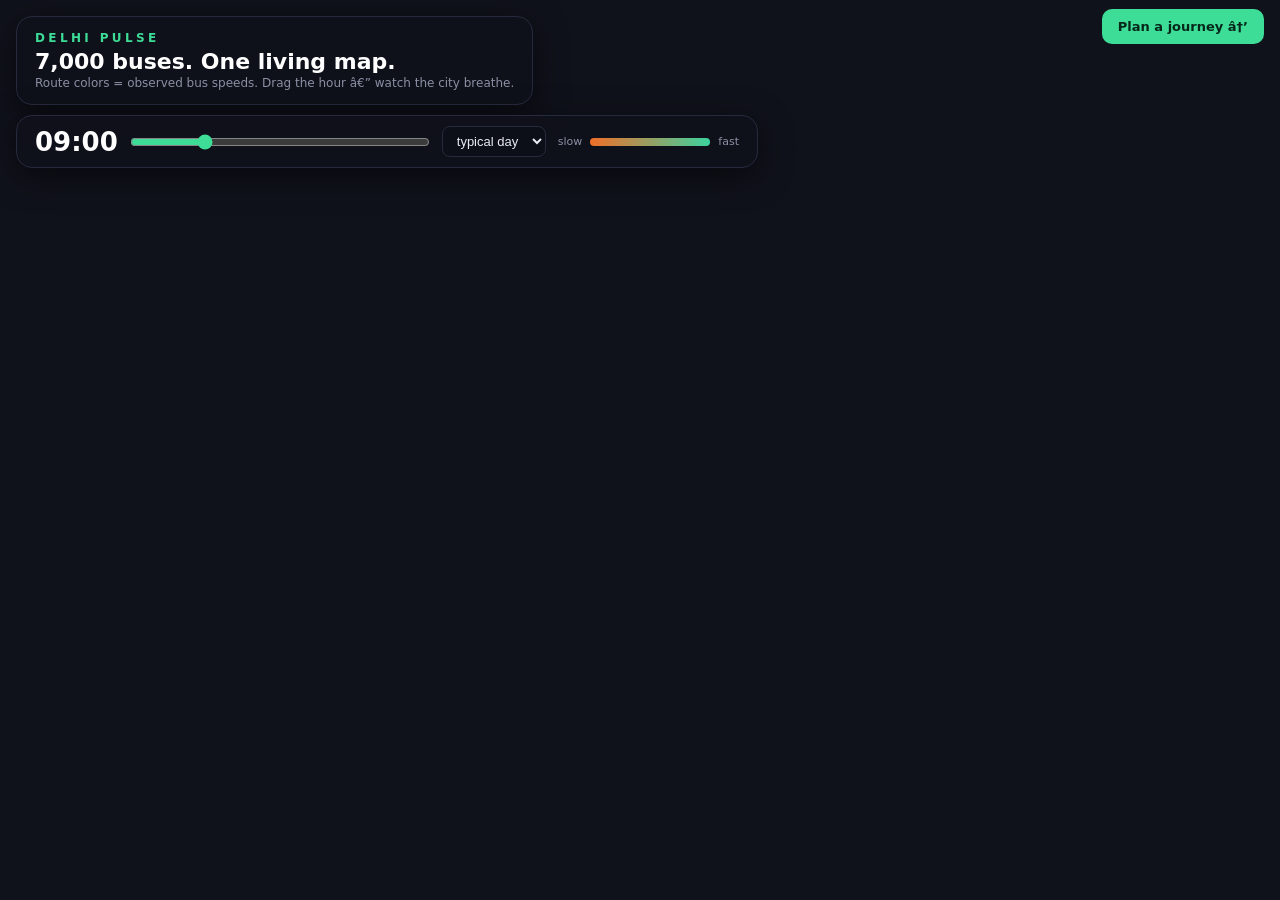
==== workers/public/index.html @ ea8c4f78 "worker v2 (edge city-pulse: geo shapes, headways, assets), 03 parallel workers, GTFS dtype fixes, d1" ====
﻿<!doctype html>
<html lang="en">
<head>
<meta charset="utf-8"/>
<meta name="viewport" content="width=device-width, initial-scale=1"/>
<title>Delhi Pulse â€” city traffic from buses</title>
<link rel="icon" href="data:image/svg+xml,%3Csvg xmlns='http://www.w3.org/2000/svg' viewBox='0 0 16 16'%3E%3Ccircle cx='8' cy='8' r='7' fill='%233ddc97'/%3E%3Ccircle cx='8' cy='8' r='3' fill='%2310121b'/%3E%3C/svg%3E"/>
<script src="/vendor/maplibre-gl.js"></script>
<link href="/vendor/maplibre-gl.css" rel="stylesheet"/>
<style>
  :root { --bg:#10121b; --acc:#3ddc97; --dim:#8b90a5; }
  * { box-sizing:border-box; margin:0; }
  body { background:var(--bg); font-family:'Segoe UI',system-ui,sans-serif; overflow:hidden; }
  #map { position:absolute; inset:0; }
  .hud { position:absolute; z-index:2; left:16px; top:16px; right:16px; pointer-events:none;
         display:flex; flex-direction:column; gap:10px; align-items:flex-start; }
  .card { background:rgba(16,18,27,.82); backdrop-filter:blur(10px); border:1px solid #262a3d;
          border-radius:16px; padding:14px 18px; pointer-events:auto;
          box-shadow:0 8px 32px rgba(0,0,0,.5); }
  .brand { font-size:12px; letter-spacing:.28em; color:var(--acc); font-weight:700; }
  h1 { color:#fff; font-size:22px; margin:4px 0 2px; }
  .sub { color:var(--dim); font-size:12px; }
  .timecard { display:flex; gap:12px; align-items:center; padding:10px 18px; }
  .hh { font-size:26px; font-weight:800; color:#fff; min-width:64px; }
  input[type=range] { width:min(46vw,300px); accent-color:var(--acc); }
  select { background:#0d0f18; color:#e8eaf2; border:1px solid #262a3d; border-radius:8px;
           padding:6px 10px; font-size:13px; }
  .legend { display:flex; gap:8px; align-items:center; font-size:11px; color:var(--dim); }
  .bar { width:120px; height:8px; border-radius:4px;
         background:linear-gradient(90deg,#f06e28,#3cd2a0); }
  .planner { position:absolute; z-index:2; right:16px; top:16px; }
  .planner a { color:#fff; text-decoration:none; background:var(--acc); color:#06281a;
               font-weight:700; font-size:13px; padding:10px 16px; border-radius:10px; }
</style>
</head>
<body>
<div id="map"></div>
<div class="hud">
  <div class="card">
    <div class="brand">DELHI PULSE</div>
    <h1>7,000 buses. One living map.</h1>
    <div class="sub">Route colors = observed bus speeds. Drag the hour â€” watch the city breathe.</div>
  </div>
  <div class="card timecard">
    <div class="hh" id="hh">09:00</div>
    <input id="hour" type="range" min="5" max="22" value="9"/>
    <select id="day"><option value="">typical day</option></select>
    <div class="legend"><span>slow</span><div class="bar"></div><span>fast</span></div>
  </div>
</div>
<div class="planner"><a href="/">Plan a journey â†’</a></div>
<script>
const API = location.origin;
const map = new maplibregl.Map({
  container:'map', style:'https://basemaps.cartocdn.com/gl/dark-matter-gl-style/style.json',
  center:[77.21,28.62], zoom:10 });
window.map = map;
let layerId_ = null, srcId_ = null;

async function refresh(){
  const hour = document.getElementById('hour').value;
  const day  = document.getElementById('day').value || '';
  document.getElementById('hh').textContent = String(hour).padStart(2,'0') + ':00';
  const fc = await fetch(`${API}/geo?hour=${hour}${day?`&day=${day}`:''}`)
    .then(r=>r.json()).catch(()=>null);
  if(!fc) return;
  if(layerId_){ map.removeLayer(layerId_); map.removeSource(srcId_); }
  srcId_ = 'pulse-src-' + Math.random().toString(36).slice(2);
  layerId_ = 'pulse-lyr-' + Math.random().toString(36).slice(2);
  map.addSource(srcId_, {type:'geojson', data:fc});
  map.addLayer({id:layerId_, type:'line', source:srcId_,
    layout:{'line-cap':'round','line-join':'round'},
    paint:{'line-color':['get','color'],
           'line-width':['interpolate',['linear'],['zoom'], 10, 2.6, 13, 7],
           'line-blur':1, 'line-opacity':0.9}});
}

(async ()=>{
  const days = await fetch(`${API}/days`).then(r=>r.json()).catch(()=>({days:[]}));
  const sel = document.getElementById('day');
  (days.days||[]).forEach(d=>{ const o=document.createElement('option'); o.value=d;
    o.textContent = 'replay '+d.replace(/_/g,'-'); sel.appendChild(o); });
})();
document.getElementById('hour').addEventListener('input', ()=>refresh());
document.getElementById('day').addEventListener('change', ()=>refresh());
map.on('load', refresh);
</script>
</body>
</html>
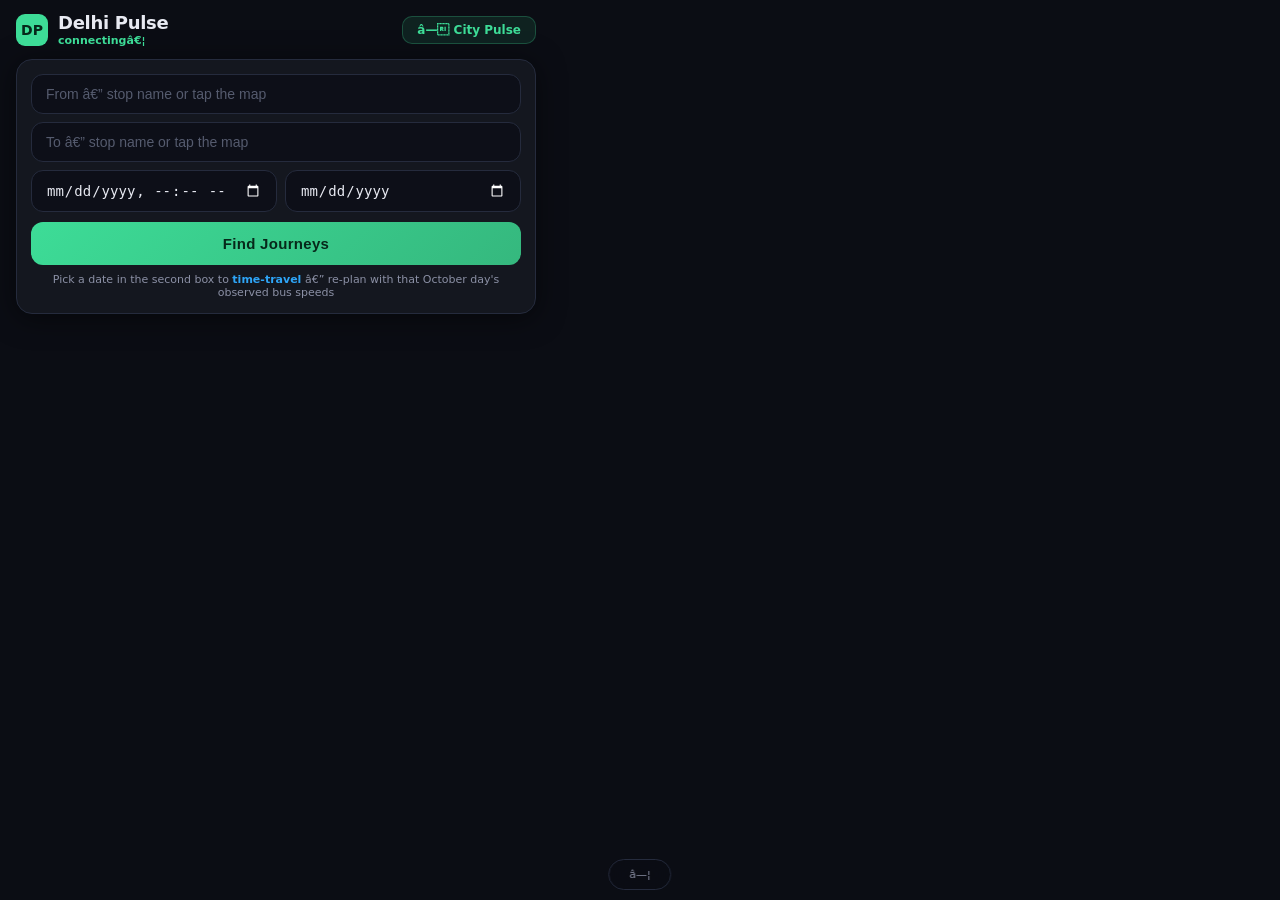
==== commit b2152cd1: "planner v2: full UI redesign (dark theme, real route badges, transfer detail, live badge, nearby sto" ====
--- a/workers/public/index.html
+++ b/workers/public/index.html
@@ -3,87 +3,409 @@
 <head>
 <meta charset="utf-8"/>
 <meta name="viewport" content="width=device-width, initial-scale=1"/>
-<title>Delhi Pulse â€” city traffic from buses</title>
+<title>Delhi Pulse â€” Bus Journey Planner</title>
 <link rel="icon" href="data:image/svg+xml,%3Csvg xmlns='http://www.w3.org/2000/svg' viewBox='0 0 16 16'%3E%3Ccircle cx='8' cy='8' r='7' fill='%233ddc97'/%3E%3Ccircle cx='8' cy='8' r='3' fill='%2310121b'/%3E%3C/svg%3E"/>
 <script src="/vendor/maplibre-gl.js"></script>
 <link href="/vendor/maplibre-gl.css" rel="stylesheet"/>
 <style>
-  :root { --bg:#10121b; --acc:#3ddc97; --dim:#8b90a5; }
-  * { box-sizing:border-box; margin:0; }
-  body { background:var(--bg); font-family:'Segoe UI',system-ui,sans-serif; overflow:hidden; }
-  #map { position:absolute; inset:0; }
-  .hud { position:absolute; z-index:2; left:16px; top:16px; right:16px; pointer-events:none;
-         display:flex; flex-direction:column; gap:10px; align-items:flex-start; }
-  .card { background:rgba(16,18,27,.82); backdrop-filter:blur(10px); border:1px solid #262a3d;
-          border-radius:16px; padding:14px 18px; pointer-events:auto;
-          box-shadow:0 8px 32px rgba(0,0,0,.5); }
-  .brand { font-size:12px; letter-spacing:.28em; color:var(--acc); font-weight:700; }
-  h1 { color:#fff; font-size:22px; margin:4px 0 2px; }
-  .sub { color:var(--dim); font-size:12px; }
-  .timecard { display:flex; gap:12px; align-items:center; padding:10px 18px; }
-  .hh { font-size:26px; font-weight:800; color:#fff; min-width:64px; }
-  input[type=range] { width:min(46vw,300px); accent-color:var(--acc); }
-  select { background:#0d0f18; color:#e8eaf2; border:1px solid #262a3d; border-radius:8px;
-           padding:6px 10px; font-size:13px; }
-  .legend { display:flex; gap:8px; align-items:center; font-size:11px; color:var(--dim); }
-  .bar { width:120px; height:8px; border-radius:4px;
-         background:linear-gradient(90deg,#f06e28,#3cd2a0); }
-  .planner { position:absolute; z-index:2; right:16px; top:16px; }
-  .planner a { color:#fff; text-decoration:none; background:var(--acc); color:#06281a;
-               font-weight:700; font-size:13px; padding:10px 16px; border-radius:10px; }
+  :root {
+    --bg: #0b0d14; --panel: #14171f; --card: #1a1e2a; --border: #252b3d;
+    --ink: #e8eaf2; --dim: #8b90a5; --acc: #3ddc97; --acc2: #2ea5f7;
+    --warn: #ffb347; --bad: #ff6b6b;
+  }
+  * { box-sizing: border-box; margin: 0; padding: 0; }
+  body { background: var(--bg); color: var(--ink);
+         font-family: 'Segoe UI', system-ui, -apple-system, sans-serif; overflow: hidden; }
+  #map { position: absolute; inset: 0; }
+  .maplibregl-ctrl-attrib { display: none; }
+
+  /* ---------- top bar ---------- */
+  .topbar { position: absolute; top: 0; left: 0; right: 0; z-index: 10;
+            background: linear-gradient(180deg, rgba(11,13,20,.95) 0%, rgba(11,13,20,0) 100%);
+            padding: 12px 16px 24px; pointer-events: none; }
+  .topbar-inner { pointer-events: auto; max-width: 520px; }
+
+  .brand { display: flex; align-items: center; gap: 10px; margin-bottom: 12px;
+           pointer-events: auto; }
+  .brand-icon { width: 32px; height: 32px; border-radius: 9px;
+               background: var(--acc); display: flex; align-items: center;
+               justify-content: center; font-size: 14px; font-weight: 800; color: #06281a; }
+  .brand h1 { font-size: 18px; font-weight: 800; letter-spacing: -.3px; }
+  .brand .sub { font-size: 11px; color: var(--dim); margin-top: 1px; }
+  .brand .sub b { color: var(--acc); font-weight: 600; }
+
+  /* ---------- search panel ---------- */
+  .search-panel { background: var(--panel); border: 1px solid var(--border);
+                 border-radius: 16px; padding: 14px;
+                 box-shadow: 0 4px 28px rgba(0,0,0,.5); }
+  .field { position: relative; margin-bottom: 8px; }
+  .field input, .field select { width: 100%; padding: 11px 14px; border-radius: 12px;
+    border: 1px solid var(--border); background: #0d0f18; color: var(--ink);
+    font-size: 14px; outline: none; transition: border .15s; }
+  .field input:focus { border-color: var(--acc); }
+  .field input::placeholder { color: #555b6e; }
+  .swap-btn { position: absolute; right: 8px; top: 50%; transform: translateY(-50%);
+             width: 28px; height: 28px; border-radius: 50%; border: 1px solid var(--border);
+             background: var(--card); cursor: pointer; display: flex; align-items: center;
+             justify-content: center; font-size: 14px; color: var(--dim); }
+  .sug { position: absolute; left: 0; right: 0; top: 46px; background: #0d0f18;
+         border: 1px solid var(--border); border-radius: 12px; z-index: 20;
+         max-height: 220px; overflow: auto; display: none;
+         box-shadow: 0 8px 24px rgba(0,0,0,.6); }
+  .sug-item { padding: 10px 14px; cursor: pointer; display: flex; justify-content: space-between;
+              align-items: center; }
+  .sug-item:hover { background: var(--card); }
+  .sug-item .nm { font-size: 13px; line-height: 1.3; }
+  .sug-item .dst { font-size: 11px; color: var(--dim); white-space: nowrap; margin-left: 8px; }
+
+  .row { display: flex; gap: 8px; }
+  .row .field { flex: 1; margin-bottom: 0; }
+
+  .plan-btn { width: 100%; margin-top: 10px; padding: 13px; border: none;
+             border-radius: 12px; background: linear-gradient(135deg, var(--acc), #35b87e);
+             color: #06281a; font-weight: 800; font-size: 15px; cursor: pointer;
+             transition: filter .15s; letter-spacing: .3px; }
+  .plan-btn:hover { filter: brightness(1.12); }
+  .plan-btn:disabled { opacity: .5; cursor: wait; }
+  .plan-btn:active { transform: scale(.98); }
+
+  .asof-hint { margin-top: 8px; font-size: 11px; color: var(--dim); text-align: center; }
+  .asof-hint b { color: var(--acc2); font-weight: 600; }
+  .clear-asof { display: none; width: 100%; margin-top: 6px; padding: 8px;
+               font-size: 12px; background: var(--card); border: 1px solid var(--border);
+               border-radius: 10px; color: var(--dim); cursor: pointer; }
+  .clear-asof:hover { color: var(--ink); }
+  .clear-asof.visible { display: block; }
+
+  #when { color-scheme: dark; }
+  #asof { color-scheme: dark; }
+
+  /* ---------- results ---------- */
+  #results { margin-top: 12px; display: flex; flex-direction: column; gap: 10px;
+             max-height: calc(100vh - 380px); overflow-y: auto;
+             scrollbar-width: thin; scrollbar-color: var(--border) transparent; }
+  #results::-webkit-scrollbar { width: 6px; }
+  #results::-webkit-scrollbar-thumb { background: var(--border); border-radius: 3px; }
+
+  .card { background: var(--panel); border: 1px solid var(--border);
+         border-radius: 16px; padding: 14px 16px; cursor: pointer;
+         transition: border .15s, transform .1s; }
+  .card:hover, .card.sel { border-color: var(--acc); transform: translateY(1px); }
+
+  .card-header { display: flex; align-items: baseline; gap: 10px; margin-bottom: 10px; }
+  .card-header .eta { font-size: 26px; font-weight: 800; letter-spacing: -.5px;
+                      color: var(--ink); }
+  .card-header .range { font-size: 11px; color: var(--dim); }
+
+  .badge-row { display: flex; gap: 6px; flex-wrap: wrap; margin-bottom: 10px; }
+  .badge { padding: 4px 10px; border-radius: 8px; font-size: 12px;
+          font-weight: 700; white-space: nowrap; }
+  .badge.walk { background: var(--card); color: var(--dim); border: 1px solid var(--border); }
+  .badge.bus { background: var(--acc); color: #06281a; }
+  .badge.bus .n { font-size: 11px; font-weight: 400; opacity: .75; margin-left: 4px; }
+  .badge.wait { background: var(--card); color: var(--warn); border: 1px solid var(--border); }
+  .badge.transfer { background: rgba(255,179,71,.15); color: var(--warn);
+                   border: 1px solid rgba(255,179,71,.3); font-size: 11px; }
+  .badge.usual { background: rgba(46,165,247,.12); color: var(--acc2);
+                 border: 1px solid rgba(46,165,247,.25); font-size: 10px; margin-left: auto; }
+
+  .meta { font-size: 12px; color: var(--dim); line-height: 1.5; }
+  .meta b { color: var(--ink); font-weight: 600; }
+  .meta .arr { color: var(--acc); font-weight: 700; }
+
+  .error-card { background: rgba(255,107,107,.08); border-color: rgba(255,107,107,.3);
+               text-align: center; cursor: default; }
+  .error-card .meta { color: var(--bad); }
+  .error-card:hover { border-color: rgba(255,107,107,.3); transform: none; }
+
+  /* ---------- bottom sheet ---------- */
+  #stats { position: absolute; bottom: 10px; left: 50%; transform: translateX(-50%);
+           z-index: 6; background: rgba(11,13,20,.85); backdrop-filter: blur(12px);
+           border: 1px solid var(--border); border-radius: 20px;
+           padding: 8px 20px; font-size: 11px; color: var(--dim);
+           white-space: nowrap; pointer-events: none; }
+  #stats b { color: var(--acc); font-weight: 700; }
+
+  /* ---------- mobile ---------- */
+  @media (max-width: 768px) {
+    .topbar { padding: 8px 10px 16px; }
+    .topbar-inner { max-width: none; }
+    .brand h1 { font-size: 16px; }
+    .brand-icon { width: 28px; height: 28px; font-size: 12px; }
+    .search-panel { border-radius: 12px; padding: 10px; }
+    .card-header .eta { font-size: 22px; }
+    #stats { font-size: 10px; bottom: 6px; padding: 6px 14px; }
+  }
 </style>
 </head>
 <body>
 <div id="map"></div>
-<div class="hud">
-  <div class="card">
-    <div class="brand">DELHI PULSE</div>
-    <h1>7,000 buses. One living map.</h1>
-    <div class="sub">Route colors = observed bus speeds. Drag the hour â€” watch the city breathe.</div>
-  </div>
-  <div class="card timecard">
-    <div class="hh" id="hh">09:00</div>
-    <input id="hour" type="range" min="5" max="22" value="9"/>
-    <select id="day"><option value="">typical day</option></select>
-    <div class="legend"><span>slow</span><div class="bar"></div><span>fast</span></div>
+
+<div class="topbar">
+  <div class="topbar-inner">
+    <div class="brand">
+      <div class="brand-icon"> DP</div>
+      <div>
+        <h1>Delhi Pulse</h1>
+        <div class="sub"><b id="netstats">connectingâ€¦</b></div>
+      </div>
+      <a href="/pulse.html" style="margin-left:auto;color:var(--acc);text-decoration:none;font-size:12px;font-weight:600;background:rgba(61,220,151,.1);padding:6px 14px;border-radius:10px;border:1px solid rgba(61,220,151,.25)">â— City Pulse</a>
+    </div>
+
+    <div class="search-panel">
+      <div class="field">
+        <input id="from" placeholder="From â€” stop name or tap the map"/>
+        <div class="sug" id="fromSug"></div>
+      </div>
+      <div class="field">
+        <input id="to" placeholder="To â€” stop name or tap the map"/>
+        <div class="sug" id="toSug"></div>
+      </div>
+      <div class="row">
+        <div class="field">
+          <input id="when" type="datetime-local"/>
+        </div>
+        <div class="field">
+          <input id="asof" type="date" title="Time-travel: replay October observed speeds"/>
+        </div>
+      </div>
+      <button id="plan" class="plan-btn">Find Journeys</button>
+      <button id="clearAsof" class="clear-asof">âœ• Switch back to typical day</button>
+      <div class="asof-hint">Pick a date in the second box to <b>time-travel</b> â€” re-plan with that October day's observed bus speeds</div>
+    </div>
+
+    <div id="results"></div>
   </div>
 </div>
-<div class="planner"><a href="/">Plan a journey â†’</a></div>
+
+<div id="stats">â—¦</div>
+
 <script>
 const API = location.origin;
 const map = new maplibregl.Map({
-  container:'map', style:'https://basemaps.cartocdn.com/gl/dark-matter-gl-style/style.json',
-  center:[77.21,28.62], zoom:10 });
+  container: 'map',
+  style: 'https://basemaps.cartocdn.com/gl/dark-matter-gl-style/style.json',
+  center: [77.21, 28.62], zoom: 10.5, pitch: 0
+});
 window.map = map;
-let layerId_ = null, srcId_ = null;
-
-async function refresh(){
-  const hour = document.getElementById('hour').value;
-  const day  = document.getElementById('day').value || '';
-  document.getElementById('hh').textContent = String(hour).padStart(2,'0') + ':00';
-  const fc = await fetch(`${API}/geo?hour=${hour}${day?`&day=${day}`:''}`)
-    .then(r=>r.json()).catch(()=>null);
-  if(!fc) return;
-  if(layerId_){ map.removeLayer(layerId_); map.removeSource(srcId_); }
-  srcId_ = 'pulse-src-' + Math.random().toString(36).slice(2);
-  layerId_ = 'pulse-lyr-' + Math.random().toString(36).slice(2);
-  map.addSource(srcId_, {type:'geojson', data:fc});
-  map.addLayer({id:layerId_, type:'line', source:srcId_,
-    layout:{'line-cap':'round','line-join':'round'},
-    paint:{'line-color':['get','color'],
-           'line-width':['interpolate',['linear'],['zoom'], 10, 2.6, 13, 7],
-           'line-blur':1, 'line-opacity':0.9}});
-}
-
-(async ()=>{
-  const days = await fetch(`${API}/days`).then(r=>r.json()).catch(()=>({days:[]}));
-  const sel = document.getElementById('day');
-  (days.days||[]).forEach(d=>{ const o=document.createElement('option'); o.value=d;
-    o.textContent = 'replay '+d.replace(/_/g,'-'); sel.appendChild(o); });
-})();
-document.getElementById('hour').addEventListener('input', ()=>refresh());
-document.getElementById('day').addEventListener('change', ()=>refresh());
-map.on('load', refresh);
+map.addControl(new maplibregl.NavigationControl(), 'bottom-right');
+let picks = {from: null, to: null}, clickMode = 'from';
+let markers = [], allLayers = [], allSources = [];
+
+const $ = id => document.getElementById(id);
+
+function nowLocalISO() {
+  const n = new Date();
+  n.setMinutes(n.getMinutes() - n.getTimezoneOffset());
+  return n.toISOString().slice(0, 16);
+}
+$('when').value = nowLocalISO();
+
+// ---------- network stats ----------
+fetch(`${API}/status`).then(r=>r.json()).then(s=>{
+  const routes = s.routes || 0, stops = 0;
+  const mode = s.live?.vehicles > 0 ? ` Â· <b style="color:#3ddc97">LIVE</b> (ðŸšŒ ${s.live.vehicles})` : '';
+  $('netstats').innerHTML = `bus traffic model for Delhi${mode}`;
+  $('stats').innerHTML = `<b>${routes}</b> routes Â· <b>839k</b> quantile cells Â· <b>669k</b> trips observed${mode}`;
+}).catch(()=>{ $('netstats').textContent = 'bus traffic model for Delhi'; });
+
+// ---------- stop search ----------
+async function suggest(box, sugBox) {
+  const q = box.value.trim();
+  if (q.length < 2) { sugBox.style.display='none'; return; }
+  try {
+    const r = await fetch(`${API}/stops/search?q=${encodeURIComponent(q)}`).then(r=>r.json());
+    sugBox.innerHTML = '';
+    (r||[]).forEach(s=>{
+      const d = document.createElement('div'); d.className='sug-item';
+      d.innerHTML = `<span class="nm">${s.name}</span><span class="dst">${s.stop_id}</span>`;
+      d.onclick = () => {
+        setPoint(sugBox.id === 'fromSug' ? 'from' : 'to', s.name,
+                 [s.lng, s.lat], s.stop_id);
+        box.value = s.name;
+        sugBox.style.display = 'none';
+      };
+      sugBox.appendChild(d);
+    });
+    sugBox.style.display = r.length ? 'block' : 'none';
+  } catch(e) {}
+}
+function debounce(fn,ms){ let t; return (...a)=>{ clearTimeout(t); t=setTimeout(()=>fn(...a),ms); }; }
+$('from').oninput = debounce(e=>suggest($('from'), $('fromSug')), 250);
+$('to').oninput   = debounce(e=>suggest($('to'), $('toSug')), 250);
+['fromSug','toSug'].forEach(id=>{
+  $(id).addEventListener('click', e=>{ if(e.target.tagName!=='DIV') $(id).style.display='none'; });
+});
+document.addEventListener('click', e=>{
+  if (!e.target.closest('.field')) { $('fromSug').style.display='none'; $('toSug').style.display='none'; }
+});
+
+// ---------- map clicks ----------
+map.on('click', e => {
+  if (e.originalEvent.target.closest('.search-panel')) return;
+  const which = clickMode;
+  setPoint(which, `${e.lngLat.lat.toFixed(4)}, ${e.lngLat.lng.toFixed(4)}`,
+           [e.lngLat.lng, e.lngLat.lat], null);
+  clickMode = which === 'from' ? 'to' : 'from';
+});
+
+function setPoint(which, label, coord, stopId) {
+  picks[which] = { label, coord, stopId };
+  const el = document.createElement('div');
+  el.textContent = which === 'from' ? 'A' : 'B';
+  el.style.cssText = `width:${which==='from'?'var(--acc)':'var(--acc2)'};
+    width:26px;height:26px;border-radius:50%;display:flex;align-items:center;
+    justify-content:center;font-size:12px;font-weight:800;color:#0b0d14;
+    background:${which==='from'?'var(--acc)':'var(--acc2)'};
+    border:2px solid rgba(255,255,255,.2);box-shadow:0 2px 8px rgba(0,0,0,.5)`;
+  markers.push(new maplibregl.Marker({element:el}).setLngLat(coord).addTo(map));
+  if (which === 'from') $('from').value = label;
+  if (which === 'to') $('to').value = label;
+  if (picks.from && picks.to) plan();
+  else if (which === 'from') $('to').placeholder = 'Tap the map for destination';
+}
+
+function clearRoute() {
+  allLayers.forEach(id => { if (map.getLayer(id)) map.removeLayer(id);
+    if (map.getSource(id)) map.removeSource(id); });
+  allLayers = []; allSources = [];
+}
+
+// ---------- plan ----------
+$('plan').onclick = plan;
+$('clearAsof').onclick = () => { $('asof').value = '';
+  $('clearAsof').classList.remove('visible'); plan(); };
+
+async function plan() {
+  clearRoute();
+  markers.forEach(m => m.remove()); markers = [];
+  if (picks.from) {
+    const el = document.createElement('div');
+    el.textContent = 'A'; el.style.cssText = 'background:var(--acc);width:26px;height:26px;border-radius:50%;display:flex;align-items:center;justify-content:center;font-size:12px;font-weight:800;color:#0b0d14;border:2px solid rgba(255,255,255,.2)';
+    markers.push(new maplibregl.Marker({element:el}).setLngLat(picks.from.coord).addTo(map));
+  }
+  if (picks.to) {
+    const el = document.createElement('div');
+    el.textContent = 'B'; el.style.cssText = 'background:var(--acc2);width:26px;height:26px;border-radius:50%;display:flex;align-items:center;justify-content:center;font-size:12px;font-weight:800;color:#0b0d14;border:2px solid rgba(255,255,255,.2)';
+    markers.push(new maplibregl.Marker({element:el}).setLngLat(picks.to.coord).addTo(map));
+  }
+
+  const fromVal = picks.from
+    ? (picks.from.stopId ? `stop:${picks.from.stopId}` :
+       `${picks.from.coord[1]},${picks.from.coord[0]}`)
+    : $('from').value;
+  const toVal = picks.to
+    ? (picks.to.stopId ? `stop:${picks.to.stopId}` :
+       `${picks.to.coord[1]},${picks.to.coord[0]}`)
+    : $('to').value;
+  if (!fromVal || !toVal) return;
+
+  $('plan').disabled = true; $('plan').textContent = 'Findingâ€¦';
+  const dep = $('when').value ? new Date($('when').value).toISOString() : '';
+  const asof = $('asof').value ? $('asof').value + 'T08:00:00+05:30' : '';
+  if (asof) $('clearAsof').classList.add('visible');
+
+  try {
+    const url = `${API}/journeys?from=${encodeURIComponent(fromVal)}&to=${encodeURIComponent(toVal)}`
+      + (dep ? `&depart=${encodeURIComponent(dep)}` : '')
+      + (asof ? `&asOf=${encodeURIComponent(asof)}` : '')
+      + `&max=4`;
+    const res = await fetch(url).then(r => r.json());
+    render(res);
+  } catch(e) {
+    render({error: e.message, options: []});
+  } finally {
+    $('plan').disabled = false; $('plan').textContent = 'Find Journeys';
+  }
+}
+
+function render(res) {
+  const box = $('results');
+  box.innerHTML = '';
+  const opts = res.options || [];
+  if (!opts.length) {
+    box.innerHTML = `<div class="card error-card"><div class="meta">${
+      res.note || res.error || 'No bus route found â€” try destinations closer to a bus network area.'
+    }</div></div>`;
+    return;
+  }
+  opts.forEach((o, idx) => {
+    const c = document.createElement('div');
+    c.className = 'card'; if (idx === 0) c.classList.add('sel');
+
+    const badges = [];
+    if (o.walk_o > 0) badges.push(`<span class="badge walk">ðŸš¶ ${Math.round(o.walk_o)}m</span>`);
+    if (o.transfers === 0) {
+      badges.push(`<span class="badge bus">${o.route_name}</span>`);
+    } else {
+      (o.route_name || '').split(/\s+\+\s+/).forEach(rt => {
+        if (rt) badges.push(`<span class="badge bus">${rt}</span>`);
+      });
+      if (o.transfer_name) badges.push(`<span class="badge transfer">â‡„ ${o.transfer_name}</span>`);
+    }
+    if (o.wait_min) badges.push(`<span class="badge wait">â± ${Math.round(o.wait_min)}m</span>`);
+    if (o.walk_d > 0) badges.push(`<span class="badge walk">ðŸš¶ ${Math.round(o.walk_d)}m</span>`);
+    if (o.rush_effect_min != null && o.rush_effect_min !== 0) {
+      const eff = o.rush_effect_min > 0 ? `+${o.rush_effect_min}m vs quiet` : `${o.rush_effect_min}m vs quiet`;
+      badges.push(`<span class="badge usual">${eff}</span>`);
+    }
+
+    const arrive = o.arrive ? new Date(o.arrive).toLocaleTimeString([], {hour:'2-digit',minute:'2-digit'}) : '';
+    const board = o.board_name || '';
+    const alight = o.alight_name || '';
+
+    c.innerHTML = `
+      <div class="card-header">
+        <span class="eta">${Math.round(o.eta_p50_min)}</span>
+        <span class="eta" style="font-size:14px;color:var(--dim)">min</span>
+        ${o.eta_p10_min !== o.eta_p50_min ? `<span class="range">${Math.round(o.eta_p10_min)}â€“${Math.round(o.eta_p90_min)} min</span>` : ''}
+      </div>
+      <div class="badge-row">${badges.join('')}</div>
+      <div class="meta">
+        Board <b>${board}</b> ${o.transfer_name ? `â†’ change at <b>${o.transfer_name}</b>` : ''} â†’ alight <b>${alight}</b><br/>
+        <span class="arr">Arrive ~${arrive}</span>${o.usual_p50_min && o.usual_p50_min != o.eta_p50_min ? ` Â· usually ${Math.round(o.usual_p50_min)} min at quiet hour ${o.usual_hour_ist}:00` : ''}
+      </div>`;
+    c.onclick = () => {
+      document.querySelectorAll('.card').forEach(x=>x.classList.remove('sel'));
+      c.classList.add('sel');
+      draw(o);
+    };
+    box.appendChild(c);
+    if (idx === 0) draw(o);
+  });
+}
+
+function draw(o) {
+  clearRoute();
+  o.legs.forEach(l => {
+    if (l.type === 'transfer') return;
+    const id = (l.type === 'bus' ? 'bus-' : 'wk-') + Math.random().toString(36).slice(2);
+    const coords = l.stops || l.coords || [];
+    if (coords.length < 2) return;
+    map.addSource(id, {type:'geojson', data:{
+      type:'Feature', properties:{},
+      geometry:{type:'LineString', coordinates: coords.map(c=>[c[1],c[0]])}
+    }});
+    if (l.type === 'bus') {
+      map.addLayer({id, type:'line', source:id,
+        layout:{'line-cap':'round','line-join':'round'},
+        paint:{'line-color':'#3ddc97','line-width':4,'line-opacity':.85}});
+    } else {
+      map.addLayer({id, type:'line', source:id,
+        layout:{'line-cap':'round','line-join':'round'},
+        paint:{'line-color':'#8b90a5','line-width':2.5,'line-dasharray':[2,3]}});
+    }
+    allLayers.push(id);
+  });
+  const allCoords = [];
+  o.legs.forEach(l => (l.stops || l.coords || []).forEach(c => allCoords.push(c)));
+  if (allCoords.length >= 2) {
+    map.fitBounds(allCoords.reduce((b,c)=>b.extend([c[1],c[0]]),
+      new maplibregl.LngLatBounds(allCoords[0].length > 2 ?
+        [allCoords[0][1], allCoords[0][0]] : [allCoords[0][1], allCoords[0][0]],
+        [allCoords[0][1], allCoords[0][0]])), {padding: 60});
+  }
+}
 </script>
 </body>
 </html>
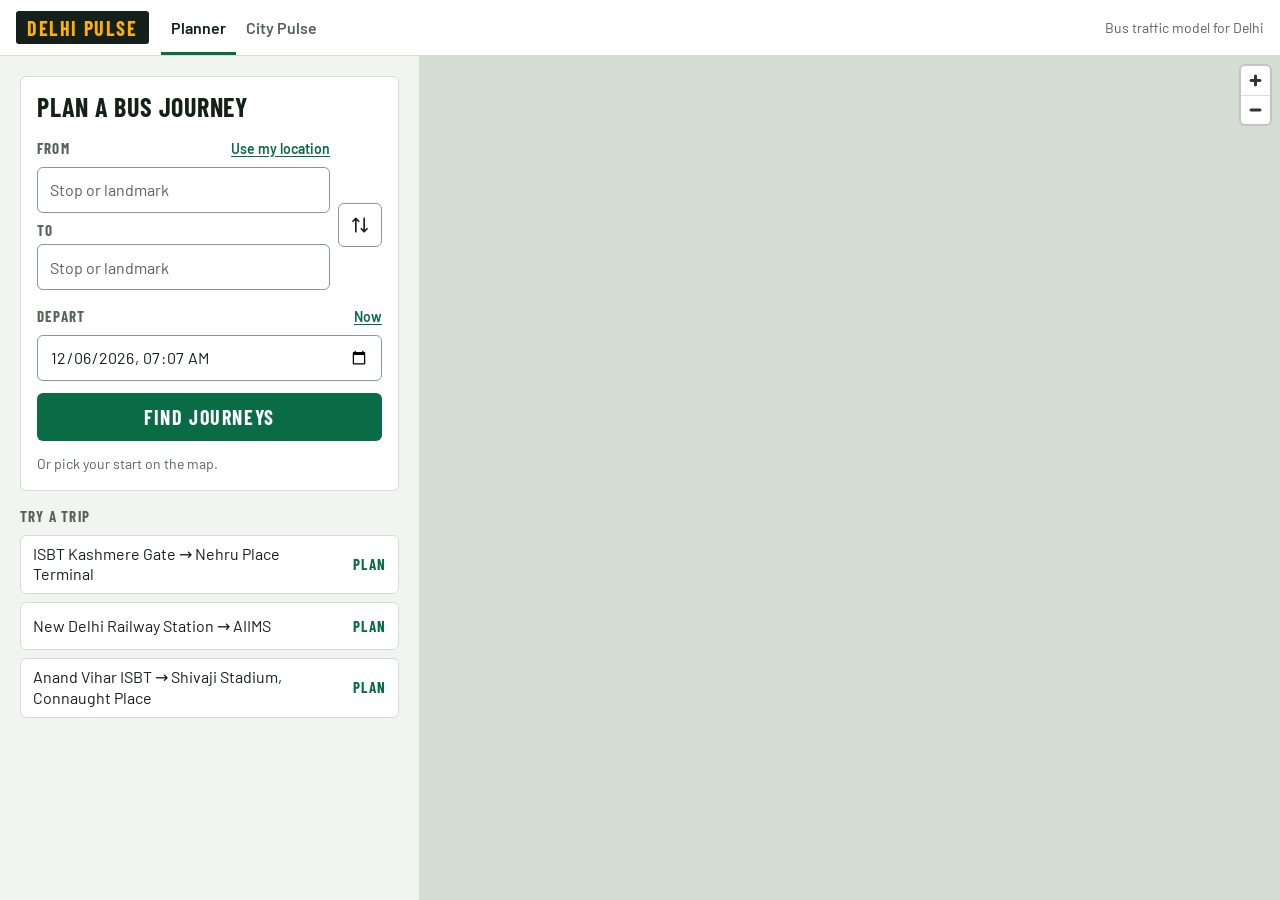
==== commit c9ac2eda: "Redesign edge planner and City Pulse UI; add /geo route to the Worker - workers/public: new light tr" ====
--- a/workers/public/index.html
+++ b/workers/public/index.html
@@ -1,412 +1,84 @@
-﻿<!doctype html>
+<!doctype html>
 <html lang="en">
 <head>
 <meta charset="utf-8"/>
 <meta name="viewport" content="width=device-width, initial-scale=1"/>
-<title>Delhi Pulse â€” Bus Journey Planner</title>
-<link rel="icon" href="data:image/svg+xml,%3Csvg xmlns='http://www.w3.org/2000/svg' viewBox='0 0 16 16'%3E%3Ccircle cx='8' cy='8' r='7' fill='%233ddc97'/%3E%3Ccircle cx='8' cy='8' r='3' fill='%2310121b'/%3E%3C/svg%3E"/>
-<script src="/vendor/maplibre-gl.js"></script>
-<link href="/vendor/maplibre-gl.css" rel="stylesheet"/>
-<style>
-  :root {
-    --bg: #0b0d14; --panel: #14171f; --card: #1a1e2a; --border: #252b3d;
-    --ink: #e8eaf2; --dim: #8b90a5; --acc: #3ddc97; --acc2: #2ea5f7;
-    --warn: #ffb347; --bad: #ff6b6b;
-  }
-  * { box-sizing: border-box; margin: 0; padding: 0; }
-  body { background: var(--bg); color: var(--ink);
-         font-family: 'Segoe UI', system-ui, -apple-system, sans-serif; overflow: hidden; }
-  #map { position: absolute; inset: 0; }
-  .maplibregl-ctrl-attrib { display: none; }
-
-  /* ---------- top bar ---------- */
-  .topbar { position: absolute; top: 0; left: 0; right: 0; z-index: 10;
-            background: linear-gradient(180deg, rgba(11,13,20,.95) 0%, rgba(11,13,20,0) 100%);
-            padding: 12px 16px 24px; pointer-events: none; }
-  .topbar-inner { pointer-events: auto; max-width: 520px; }
-
-  .brand { display: flex; align-items: center; gap: 10px; margin-bottom: 12px;
-           pointer-events: auto; }
-  .brand-icon { width: 32px; height: 32px; border-radius: 9px;
-               background: var(--acc); display: flex; align-items: center;
-               justify-content: center; font-size: 14px; font-weight: 800; color: #06281a; }
-  .brand h1 { font-size: 18px; font-weight: 800; letter-spacing: -.3px; }
-  .brand .sub { font-size: 11px; color: var(--dim); margin-top: 1px; }
-  .brand .sub b { color: var(--acc); font-weight: 600; }
-
-  /* ---------- search panel ---------- */
-  .search-panel { background: var(--panel); border: 1px solid var(--border);
-                 border-radius: 16px; padding: 14px;
-                 box-shadow: 0 4px 28px rgba(0,0,0,.5); }
-  .field { position: relative; margin-bottom: 8px; }
-  .field input, .field select { width: 100%; padding: 11px 14px; border-radius: 12px;
-    border: 1px solid var(--border); background: #0d0f18; color: var(--ink);
-    font-size: 14px; outline: none; transition: border .15s; }
-  .field input:focus { border-color: var(--acc); }
-  .field input::placeholder { color: #555b6e; }
-  .swap-btn { position: absolute; right: 8px; top: 50%; transform: translateY(-50%);
-             width: 28px; height: 28px; border-radius: 50%; border: 1px solid var(--border);
-             background: var(--card); cursor: pointer; display: flex; align-items: center;
-             justify-content: center; font-size: 14px; color: var(--dim); }
-  .sug { position: absolute; left: 0; right: 0; top: 46px; background: #0d0f18;
-         border: 1px solid var(--border); border-radius: 12px; z-index: 20;
-         max-height: 220px; overflow: auto; display: none;
-         box-shadow: 0 8px 24px rgba(0,0,0,.6); }
-  .sug-item { padding: 10px 14px; cursor: pointer; display: flex; justify-content: space-between;
-              align-items: center; }
-  .sug-item:hover { background: var(--card); }
-  .sug-item .nm { font-size: 13px; line-height: 1.3; }
-  .sug-item .dst { font-size: 11px; color: var(--dim); white-space: nowrap; margin-left: 8px; }
-
-  .row { display: flex; gap: 8px; }
-  .row .field { flex: 1; margin-bottom: 0; }
-
-  .plan-btn { width: 100%; margin-top: 10px; padding: 13px; border: none;
-             border-radius: 12px; background: linear-gradient(135deg, var(--acc), #35b87e);
-             color: #06281a; font-weight: 800; font-size: 15px; cursor: pointer;
-             transition: filter .15s; letter-spacing: .3px; }
-  .plan-btn:hover { filter: brightness(1.12); }
-  .plan-btn:disabled { opacity: .5; cursor: wait; }
-  .plan-btn:active { transform: scale(.98); }
-
-  .asof-hint { margin-top: 8px; font-size: 11px; color: var(--dim); text-align: center; }
-  .asof-hint b { color: var(--acc2); font-weight: 600; }
-  .clear-asof { display: none; width: 100%; margin-top: 6px; padding: 8px;
-               font-size: 12px; background: var(--card); border: 1px solid var(--border);
-               border-radius: 10px; color: var(--dim); cursor: pointer; }
-  .clear-asof:hover { color: var(--ink); }
-  .clear-asof.visible { display: block; }
-
-  #when { color-scheme: dark; }
-  #asof { color-scheme: dark; }
-
-  /* ---------- results ---------- */
-  #results { margin-top: 12px; display: flex; flex-direction: column; gap: 10px;
-             max-height: calc(100vh - 380px); overflow-y: auto;
-             scrollbar-width: thin; scrollbar-color: var(--border) transparent; }
-  #results::-webkit-scrollbar { width: 6px; }
-  #results::-webkit-scrollbar-thumb { background: var(--border); border-radius: 3px; }
-
-  .card { background: var(--panel); border: 1px solid var(--border);
-         border-radius: 16px; padding: 14px 16px; cursor: pointer;
-         transition: border .15s, transform .1s; }
-  .card:hover, .card.sel { border-color: var(--acc); transform: translateY(1px); }
-
-  .card-header { display: flex; align-items: baseline; gap: 10px; margin-bottom: 10px; }
-  .card-header .eta { font-size: 26px; font-weight: 800; letter-spacing: -.5px;
-                      color: var(--ink); }
-  .card-header .range { font-size: 11px; color: var(--dim); }
-
-  .badge-row { display: flex; gap: 6px; flex-wrap: wrap; margin-bottom: 10px; }
-  .badge { padding: 4px 10px; border-radius: 8px; font-size: 12px;
-          font-weight: 700; white-space: nowrap; }
-  .badge.walk { background: var(--card); color: var(--dim); border: 1px solid var(--border); }
-  .badge.bus { background: var(--acc); color: #06281a; }
-  .badge.bus .n { font-size: 11px; font-weight: 400; opacity: .75; margin-left: 4px; }
-  .badge.wait { background: var(--card); color: var(--warn); border: 1px solid var(--border); }
-  .badge.transfer { background: rgba(255,179,71,.15); color: var(--warn);
-                   border: 1px solid rgba(255,179,71,.3); font-size: 11px; }
-  .badge.usual { background: rgba(46,165,247,.12); color: var(--acc2);
-                 border: 1px solid rgba(46,165,247,.25); font-size: 10px; margin-left: auto; }
-
-  .meta { font-size: 12px; color: var(--dim); line-height: 1.5; }
-  .meta b { color: var(--ink); font-weight: 600; }
-  .meta .arr { color: var(--acc); font-weight: 700; }
-
-  .error-card { background: rgba(255,107,107,.08); border-color: rgba(255,107,107,.3);
-               text-align: center; cursor: default; }
-  .error-card .meta { color: var(--bad); }
-  .error-card:hover { border-color: rgba(255,107,107,.3); transform: none; }
-
-  /* ---------- bottom sheet ---------- */
-  #stats { position: absolute; bottom: 10px; left: 50%; transform: translateX(-50%);
-           z-index: 6; background: rgba(11,13,20,.85); backdrop-filter: blur(12px);
-           border: 1px solid var(--border); border-radius: 20px;
-           padding: 8px 20px; font-size: 11px; color: var(--dim);
-           white-space: nowrap; pointer-events: none; }
-  #stats b { color: var(--acc); font-weight: 700; }
-
-  /* ---------- mobile ---------- */
-  @media (max-width: 768px) {
-    .topbar { padding: 8px 10px 16px; }
-    .topbar-inner { max-width: none; }
-    .brand h1 { font-size: 16px; }
-    .brand-icon { width: 28px; height: 28px; font-size: 12px; }
-    .search-panel { border-radius: 12px; padding: 10px; }
-    .card-header .eta { font-size: 22px; }
-    #stats { font-size: 10px; bottom: 6px; padding: 6px 14px; }
-  }
-</style>
+<title>Delhi Pulse &mdash; Bus Journey Planner</title>
+<meta name="description" content="Plan a DTC bus journey across Delhi with travel times learned from real bus GPS data."/>
+<meta name="theme-color" content="#ffffff"/>
+<link rel="icon" href="data:image/svg+xml,%3Csvg xmlns='http://www.w3.org/2000/svg' viewBox='0 0 16 16'%3E%3Crect width='16' height='16' rx='3' fill='%2314211b'/%3E%3Ccircle cx='8' cy='8' r='3.5' fill='%23ffb000'/%3E%3C/svg%3E"/>
+<link rel="preload" href="vendor/fonts/barlow-condensed-700.woff2" as="font" type="font/woff2" crossorigin/>
+<link href="vendor/maplibre-gl.css" rel="stylesheet"/>
+<link href="app.css" rel="stylesheet"/>
+<script src="vendor/maplibre-gl.js" defer></script>
+<script src="shared.js" defer></script>
+<script src="planner.js" defer></script>
 </head>
 <body>
-<div id="map"></div>
+<a class="skip-link" href="#panel">Skip to journey planner</a>
 
-<div class="topbar">
-  <div class="topbar-inner">
-    <div class="brand">
-      <div class="brand-icon"> DP</div>
-      <div>
-        <h1>Delhi Pulse</h1>
-        <div class="sub"><b id="netstats">connectingâ€¦</b></div>
+<header class="bar">
+  <a class="brand" href="./" aria-label="Delhi Pulse home"><span class="plate plate-brand">Delhi Pulse</span></a>
+  <nav class="views" aria-label="Views">
+    <a href="./" aria-current="page">Planner</a>
+    <a href="pulse.html">City Pulse</a>
+  </nav>
+  <p class="bar-status" id="netstats">Connecting&hellip;</p>
+</header>
+
+<main class="shell">
+  <section class="panel" id="panel" aria-labelledby="planTitle" tabindex="-1">
+    <form class="trip" id="planForm" autocomplete="off" novalidate>
+      <h1 class="panel-title" id="planTitle">Plan a bus journey</h1>
+
+      <div class="od">
+        <div class="field combo" id="fromField">
+          <div class="label-row">
+            <label for="from">From</label>
+            <button type="button" class="text-btn" id="locate">Use my location</button>
+          </div>
+          <input id="from" name="from" type="text" role="combobox" aria-autocomplete="list" aria-expanded="false" aria-controls="fromSug" placeholder="Stop or landmark" autocomplete="off" spellcheck="false" enterkeyhint="search"/>
+          <div class="sug" id="fromSug" role="listbox" aria-label="Start suggestions" hidden></div>
+        </div>
+        <div class="field combo" id="toField">
+          <label for="to">To</label>
+          <input id="to" name="to" type="text" role="combobox" aria-autocomplete="list" aria-expanded="false" aria-controls="toSug" placeholder="Stop or landmark" autocomplete="off" spellcheck="false" enterkeyhint="search"/>
+          <div class="sug" id="toSug" role="listbox" aria-label="Destination suggestions" hidden></div>
+        </div>
+        <button type="button" class="icon-btn swap" id="swap" aria-label="Swap start and destination">
+          <svg viewBox="0 0 24 24" width="20" height="20" fill="none" stroke="currentColor" stroke-width="2" stroke-linecap="round" stroke-linejoin="round" aria-hidden="true"><path d="M7 20V4M7 4 3.5 7.5M7 4l3.5 3.5M17 4v16M17 20l-3.5-3.5M17 20l3.5-3.5"/></svg>
+        </button>
       </div>
-      <a href="/pulse.html" style="margin-left:auto;color:var(--acc);text-decoration:none;font-size:12px;font-weight:600;background:rgba(61,220,151,.1);padding:6px 14px;border-radius:10px;border:1px solid rgba(61,220,151,.25)">â— City Pulse</a>
-    </div>
 
-    <div class="search-panel">
-      <div class="field">
-        <input id="from" placeholder="From â€” stop name or tap the map"/>
-        <div class="sug" id="fromSug"></div>
-      </div>
-      <div class="field">
-        <input id="to" placeholder="To â€” stop name or tap the map"/>
-        <div class="sug" id="toSug"></div>
-      </div>
       <div class="row">
         <div class="field">
-          <input id="when" type="datetime-local"/>
+          <div class="label-row">
+            <label for="when">Depart</label>
+            <button type="button" class="text-btn" id="now">Now</button>
+          </div>
+          <input id="when" name="when" type="datetime-local"/>
         </div>
-        <div class="field">
-          <input id="asof" type="date" title="Time-travel: replay October observed speeds"/>
+        <div class="field" id="asofField" hidden>
+          <label for="asof">Replay a recorded day</label>
+          <select id="asof" name="asof">
+            <option value="">Typical day</option>
+          </select>
         </div>
       </div>
-      <button id="plan" class="plan-btn">Find Journeys</button>
-      <button id="clearAsof" class="clear-asof">âœ• Switch back to typical day</button>
-      <div class="asof-hint">Pick a date in the second box to <b>time-travel</b> â€” re-plan with that October day's observed bus speeds</div>
-    </div>
 
+      <p class="form-msg" id="formMsg" role="alert" hidden></p>
+      <button id="plan" class="plan-btn" type="submit">Find journeys</button>
+      <p class="hint" id="mapHint">Or pick your start on the map.</p>
+    </form>
+
+    <p class="sr-only" id="planStatus" role="status"></p>
     <div id="results"></div>
-  </div>
-</div>
+    <p class="panel-foot" id="stats" hidden></p>
+  </section>
 
-<div id="stats">â—¦</div>
-
-<script>
-const API = location.origin;
-const map = new maplibregl.Map({
-  container: 'map',
-  style: 'https://basemaps.cartocdn.com/gl/dark-matter-gl-style/style.json',
-  center: [77.21, 28.62], zoom: 10.5, pitch: 0
-});
-window.map = map;
-map.addControl(new maplibregl.NavigationControl(), 'bottom-right');
-let picks = {from: null, to: null}, clickMode = 'from';
-let markers = [], allLayers = [], allSources = [];
-
-const $ = id => document.getElementById(id);
-
-function nowLocalISO() {
-  const n = new Date();
-  n.setMinutes(n.getMinutes() - n.getTimezoneOffset());
-  return n.toISOString().slice(0, 16);
-}
-$('when').value = nowLocalISO();
-
-// ---------- network stats ----------
-fetch(`${API}/status`).then(r=>r.json()).then(s=>{
-  const routes = s.routes || 0, stops = 0;
-  const mode = s.live?.vehicles > 0 ? ` Â· <b style="color:#3ddc97">LIVE</b> (ðŸšŒ ${s.live.vehicles})` : '';
-  $('netstats').innerHTML = `bus traffic model for Delhi${mode}`;
-  $('stats').innerHTML = `<b>${routes}</b> routes Â· <b>839k</b> quantile cells Â· <b>669k</b> trips observed${mode}`;
-}).catch(()=>{ $('netstats').textContent = 'bus traffic model for Delhi'; });
-
-// ---------- stop search ----------
-async function suggest(box, sugBox) {
-  const q = box.value.trim();
-  if (q.length < 2) { sugBox.style.display='none'; return; }
-  try {
-    const r = await fetch(`${API}/stops/search?q=${encodeURIComponent(q)}`).then(r=>r.json());
-    sugBox.innerHTML = '';
-    (r||[]).forEach(s=>{
-      const d = document.createElement('div'); d.className='sug-item';
-      d.innerHTML = `<span class="nm">${s.name}</span><span class="dst">${s.stop_id}</span>`;
-      d.onclick = () => {
-        setPoint(sugBox.id === 'fromSug' ? 'from' : 'to', s.name,
-                 [s.lng, s.lat], s.stop_id);
-        box.value = s.name;
-        sugBox.style.display = 'none';
-      };
-      sugBox.appendChild(d);
-    });
-    sugBox.style.display = r.length ? 'block' : 'none';
-  } catch(e) {}
-}
-function debounce(fn,ms){ let t; return (...a)=>{ clearTimeout(t); t=setTimeout(()=>fn(...a),ms); }; }
-$('from').oninput = debounce(e=>suggest($('from'), $('fromSug')), 250);
-$('to').oninput   = debounce(e=>suggest($('to'), $('toSug')), 250);
-['fromSug','toSug'].forEach(id=>{
-  $(id).addEventListener('click', e=>{ if(e.target.tagName!=='DIV') $(id).style.display='none'; });
-});
-document.addEventListener('click', e=>{
-  if (!e.target.closest('.field')) { $('fromSug').style.display='none'; $('toSug').style.display='none'; }
-});
-
-// ---------- map clicks ----------
-map.on('click', e => {
-  if (e.originalEvent.target.closest('.search-panel')) return;
-  const which = clickMode;
-  setPoint(which, `${e.lngLat.lat.toFixed(4)}, ${e.lngLat.lng.toFixed(4)}`,
-           [e.lngLat.lng, e.lngLat.lat], null);
-  clickMode = which === 'from' ? 'to' : 'from';
-});
-
-function setPoint(which, label, coord, stopId) {
-  picks[which] = { label, coord, stopId };
-  const el = document.createElement('div');
-  el.textContent = which === 'from' ? 'A' : 'B';
-  el.style.cssText = `width:${which==='from'?'var(--acc)':'var(--acc2)'};
-    width:26px;height:26px;border-radius:50%;display:flex;align-items:center;
-    justify-content:center;font-size:12px;font-weight:800;color:#0b0d14;
-    background:${which==='from'?'var(--acc)':'var(--acc2)'};
-    border:2px solid rgba(255,255,255,.2);box-shadow:0 2px 8px rgba(0,0,0,.5)`;
-  markers.push(new maplibregl.Marker({element:el}).setLngLat(coord).addTo(map));
-  if (which === 'from') $('from').value = label;
-  if (which === 'to') $('to').value = label;
-  if (picks.from && picks.to) plan();
-  else if (which === 'from') $('to').placeholder = 'Tap the map for destination';
-}
-
-function clearRoute() {
-  allLayers.forEach(id => { if (map.getLayer(id)) map.removeLayer(id);
-    if (map.getSource(id)) map.removeSource(id); });
-  allLayers = []; allSources = [];
-}
-
-// ---------- plan ----------
-$('plan').onclick = plan;
-$('clearAsof').onclick = () => { $('asof').value = '';
-  $('clearAsof').classList.remove('visible'); plan(); };
-
-async function plan() {
-  clearRoute();
-  markers.forEach(m => m.remove()); markers = [];
-  if (picks.from) {
-    const el = document.createElement('div');
-    el.textContent = 'A'; el.style.cssText = 'background:var(--acc);width:26px;height:26px;border-radius:50%;display:flex;align-items:center;justify-content:center;font-size:12px;font-weight:800;color:#0b0d14;border:2px solid rgba(255,255,255,.2)';
-    markers.push(new maplibregl.Marker({element:el}).setLngLat(picks.from.coord).addTo(map));
-  }
-  if (picks.to) {
-    const el = document.createElement('div');
-    el.textContent = 'B'; el.style.cssText = 'background:var(--acc2);width:26px;height:26px;border-radius:50%;display:flex;align-items:center;justify-content:center;font-size:12px;font-weight:800;color:#0b0d14;border:2px solid rgba(255,255,255,.2)';
-    markers.push(new maplibregl.Marker({element:el}).setLngLat(picks.to.coord).addTo(map));
-  }
-
-  const fromVal = picks.from
-    ? (picks.from.stopId ? `stop:${picks.from.stopId}` :
-       `${picks.from.coord[1]},${picks.from.coord[0]}`)
-    : $('from').value;
-  const toVal = picks.to
-    ? (picks.to.stopId ? `stop:${picks.to.stopId}` :
-       `${picks.to.coord[1]},${picks.to.coord[0]}`)
-    : $('to').value;
-  if (!fromVal || !toVal) return;
-
-  $('plan').disabled = true; $('plan').textContent = 'Findingâ€¦';
-  const dep = $('when').value ? new Date($('when').value).toISOString() : '';
-  const asof = $('asof').value ? $('asof').value + 'T08:00:00+05:30' : '';
-  if (asof) $('clearAsof').classList.add('visible');
-
-  try {
-    const url = `${API}/journeys?from=${encodeURIComponent(fromVal)}&to=${encodeURIComponent(toVal)}`
-      + (dep ? `&depart=${encodeURIComponent(dep)}` : '')
-      + (asof ? `&asOf=${encodeURIComponent(asof)}` : '')
-      + `&max=4`;
-    const res = await fetch(url).then(r => r.json());
-    render(res);
-  } catch(e) {
-    render({error: e.message, options: []});
-  } finally {
-    $('plan').disabled = false; $('plan').textContent = 'Find Journeys';
-  }
-}
-
-function render(res) {
-  const box = $('results');
-  box.innerHTML = '';
-  const opts = res.options || [];
-  if (!opts.length) {
-    box.innerHTML = `<div class="card error-card"><div class="meta">${
-      res.note || res.error || 'No bus route found â€” try destinations closer to a bus network area.'
-    }</div></div>`;
-    return;
-  }
-  opts.forEach((o, idx) => {
-    const c = document.createElement('div');
-    c.className = 'card'; if (idx === 0) c.classList.add('sel');
-
-    const badges = [];
-    if (o.walk_o > 0) badges.push(`<span class="badge walk">ðŸš¶ ${Math.round(o.walk_o)}m</span>`);
-    if (o.transfers === 0) {
-      badges.push(`<span class="badge bus">${o.route_name}</span>`);
-    } else {
-      (o.route_name || '').split(/\s+\+\s+/).forEach(rt => {
-        if (rt) badges.push(`<span class="badge bus">${rt}</span>`);
-      });
-      if (o.transfer_name) badges.push(`<span class="badge transfer">â‡„ ${o.transfer_name}</span>`);
-    }
-    if (o.wait_min) badges.push(`<span class="badge wait">â± ${Math.round(o.wait_min)}m</span>`);
-    if (o.walk_d > 0) badges.push(`<span class="badge walk">ðŸš¶ ${Math.round(o.walk_d)}m</span>`);
-    if (o.rush_effect_min != null && o.rush_effect_min !== 0) {
-      const eff = o.rush_effect_min > 0 ? `+${o.rush_effect_min}m vs quiet` : `${o.rush_effect_min}m vs quiet`;
-      badges.push(`<span class="badge usual">${eff}</span>`);
-    }
-
-    const arrive = o.arrive ? new Date(o.arrive).toLocaleTimeString([], {hour:'2-digit',minute:'2-digit'}) : '';
-    const board = o.board_name || '';
-    const alight = o.alight_name || '';
-
-    c.innerHTML = `
-      <div class="card-header">
-        <span class="eta">${Math.round(o.eta_p50_min)}</span>
-        <span class="eta" style="font-size:14px;color:var(--dim)">min</span>
-        ${o.eta_p10_min !== o.eta_p50_min ? `<span class="range">${Math.round(o.eta_p10_min)}â€“${Math.round(o.eta_p90_min)} min</span>` : ''}
-      </div>
-      <div class="badge-row">${badges.join('')}</div>
-      <div class="meta">
-        Board <b>${board}</b> ${o.transfer_name ? `â†’ change at <b>${o.transfer_name}</b>` : ''} â†’ alight <b>${alight}</b><br/>
-        <span class="arr">Arrive ~${arrive}</span>${o.usual_p50_min && o.usual_p50_min != o.eta_p50_min ? ` Â· usually ${Math.round(o.usual_p50_min)} min at quiet hour ${o.usual_hour_ist}:00` : ''}
-      </div>`;
-    c.onclick = () => {
-      document.querySelectorAll('.card').forEach(x=>x.classList.remove('sel'));
-      c.classList.add('sel');
-      draw(o);
-    };
-    box.appendChild(c);
-    if (idx === 0) draw(o);
-  });
-}
-
-function draw(o) {
-  clearRoute();
-  o.legs.forEach(l => {
-    if (l.type === 'transfer') return;
-    const id = (l.type === 'bus' ? 'bus-' : 'wk-') + Math.random().toString(36).slice(2);
-    const coords = l.stops || l.coords || [];
-    if (coords.length < 2) return;
-    map.addSource(id, {type:'geojson', data:{
-      type:'Feature', properties:{},
-      geometry:{type:'LineString', coordinates: coords.map(c=>[c[1],c[0]])}
-    }});
-    if (l.type === 'bus') {
-      map.addLayer({id, type:'line', source:id,
-        layout:{'line-cap':'round','line-join':'round'},
-        paint:{'line-color':'#3ddc97','line-width':4,'line-opacity':.85}});
-    } else {
-      map.addLayer({id, type:'line', source:id,
-        layout:{'line-cap':'round','line-join':'round'},
-        paint:{'line-color':'#8b90a5','line-width':2.5,'line-dasharray':[2,3]}});
-    }
-    allLayers.push(id);
-  });
-  const allCoords = [];
-  o.legs.forEach(l => (l.stops || l.coords || []).forEach(c => allCoords.push(c)));
-  if (allCoords.length >= 2) {
-    map.fitBounds(allCoords.reduce((b,c)=>b.extend([c[1],c[0]]),
-      new maplibregl.LngLatBounds(allCoords[0].length > 2 ?
-        [allCoords[0][1], allCoords[0][0]] : [allCoords[0][1], allCoords[0][0]],
-        [allCoords[0][1], allCoords[0][0]])), {padding: 60});
-  }
-}
-</script>
+  <section class="map-wrap" aria-label="Map of Delhi showing your start, destination and the selected journey">
+    <div id="map"></div>
+  </section>
+</main>
 </body>
 </html>
-
--- a/workers/public/vendor/maplibre-gl.css
+++ b/workers/public/vendor/maplibre-gl.css
@@ -0,0 +1 @@
+.maplibregl-map{-webkit-tap-highlight-color:rgb(0 0 0/0);font:12px/20px Helvetica Neue,Arial,Helvetica,sans-serif;overflow:hidden;position:relative}.maplibregl-canvas{left:0;position:absolute;top:0}.maplibregl-map:fullscreen{height:100%;width:100%}.maplibregl-ctrl-group button.maplibregl-ctrl-compass{touch-action:none}.maplibregl-canvas-container.maplibregl-interactive,.maplibregl-ctrl-group button.maplibregl-ctrl-compass{cursor:grab;-moz-user-select:none;-webkit-user-select:none;-ms-user-select:none;user-select:none}.maplibregl-canvas-container.maplibregl-interactive.maplibregl-track-pointer{cursor:pointer}.maplibregl-canvas-container.maplibregl-interactive:active,.maplibregl-ctrl-group button.maplibregl-ctrl-compass:active{cursor:grabbing}.maplibregl-canvas-container.maplibregl-touch-zoom-rotate,.maplibregl-canvas-container.maplibregl-touch-zoom-rotate .maplibregl-canvas{touch-action:pan-x pan-y}.maplibregl-canvas-container.maplibregl-touch-drag-pan,.maplibregl-canvas-container.maplibregl-touch-drag-pan .maplibregl-canvas{touch-action:pinch-zoom}.maplibregl-canvas-container.maplibregl-touch-zoom-rotate.maplibregl-touch-drag-pan,.maplibregl-canvas-container.maplibregl-touch-zoom-rotate.maplibregl-touch-drag-pan .maplibregl-canvas{touch-action:none}.maplibregl-canvas-container.maplibregl-touch-drag-pan.maplibregl-cooperative-gestures,.maplibregl-canvas-container.maplibregl-touch-drag-pan.maplibregl-cooperative-gestures .maplibregl-canvas{touch-action:pan-x pan-y}.maplibregl-ctrl-bottom-left,.maplibregl-ctrl-bottom-right,.maplibregl-ctrl-top-left,.maplibregl-ctrl-top-right{pointer-events:none;position:absolute;z-index:2}.maplibregl-ctrl-top-left{left:0;top:0}.maplibregl-ctrl-top-right{right:0;top:0}.maplibregl-ctrl-bottom-left{bottom:0;left:0}.maplibregl-ctrl-bottom-right{bottom:0;right:0}.maplibregl-ctrl{clear:both;pointer-events:auto;transform:translate(0)}.maplibregl-ctrl-top-left .maplibregl-ctrl{float:left;margin:10px 0 0 10px}.maplibregl-ctrl-top-right .maplibregl-ctrl{float:right;margin:10px 10px 0 0}.maplibregl-ctrl-bottom-left .maplibregl-ctrl{float:left;margin:0 0 10px 10px}.maplibregl-ctrl-bottom-right .maplibregl-ctrl{float:right;margin:0 10px 10px 0}.maplibregl-ctrl-group{background:#fff;border-radius:4px}.maplibregl-ctrl-group:not(:empty){box-shadow:0 0 0 2px rgba(0,0,0,.1)}@media (-ms-high-contrast:active){.maplibregl-ctrl-group:not(:empty){box-shadow:0 0 0 2px ButtonText}}.maplibregl-ctrl-group button{background-color:transparent;border:0;box-sizing:border-box;cursor:pointer;display:block;height:29px;outline:none;padding:0;width:29px}.maplibregl-ctrl-group button+button{border-top:1px solid #ddd}.maplibregl-ctrl button .maplibregl-ctrl-icon{background-position:50%;background-repeat:no-repeat;display:block;height:100%;width:100%}@media (-ms-high-contrast:active){.maplibregl-ctrl-icon{background-color:transparent}.maplibregl-ctrl-group button+button{border-top:1px solid ButtonText}}.maplibregl-ctrl button::-moz-focus-inner{border:0;padding:0}.maplibregl-ctrl-attrib-button:focus,.maplibregl-ctrl-group button:focus{box-shadow:0 0 2px 2px #0096ff}.maplibregl-ctrl button:disabled{cursor:not-allowed}.maplibregl-ctrl button:disabled .maplibregl-ctrl-icon{opacity:.25}.maplibregl-ctrl button:not(:disabled):hover{background-color:rgb(0 0 0/5%)}.maplibregl-ctrl-group button:focus:focus-visible{box-shadow:0 0 2px 2px #0096ff}.maplibregl-ctrl-group button:focus:not(:focus-visible){box-shadow:none}.maplibregl-ctrl-group button:focus:first-child{border-radius:4px 4px 0 0}.maplibregl-ctrl-group button:focus:last-child{border-radius:0 0 4px 4px}.maplibregl-ctrl-group button:focus:only-child{border-radius:inherit}.maplibregl-ctrl button.maplibregl-ctrl-zoom-out .maplibregl-ctrl-icon{background-image:url("data:image/svg+xml;charset=utf-8,%3Csvg xmlns='http://www.w3.org/2000/svg' width='29' height='29' fill='%23333' viewBox='0 0 29 29'%3E%3Cpath d='M10 13c-.75 0-1.5.75-1.5 1.5S9.25 16 10 16h9c.75 0 1.5-.75 1.5-1.5S19.75 13 19 13h-9z'/%3E%3C/svg%3E")}.maplibregl-ctrl button.maplibregl-ctrl-zoom-in .maplibregl-ctrl-icon{background-image:url("data:image/svg+xml;charset=utf-8,%3Csvg xmlns='http://www.w3.org/2000/svg' width='29' height='29' fill='%23333' viewBox='0 0 29 29'%3E%3Cpath d='M14.5 8.5c-.75 0-1.5.75-1.5 1.5v3h-3c-.75 0-1.5.75-1.5 1.5S9.25 16 10 16h3v3c0 .75.75 1.5 1.5 1.5S16 19.75 16 19v-3h3c.75 0 1.5-.75 1.5-1.5S19.75 13 19 13h-3v-3c0-.75-.75-1.5-1.5-1.5z'/%3E%3C/svg%3E")}@media (-ms-high-contrast:active){.maplibregl-ctrl button.maplibregl-ctrl-zoom-out .maplibregl-ctrl-icon{background-image:url("data:image/svg+xml;charset=utf-8,%3Csvg xmlns='http://www.w3.org/2000/svg' width='29' height='29' fill='%23fff' viewBox='0 0 29 29'%3E%3Cpath d='M10 13c-.75 0-1.5.75-1.5 1.5S9.25 16 10 16h9c.75 0 1.5-.75 1.5-1.5S19.75 13 19 13h-9z'/%3E%3C/svg%3E")}.maplibregl-ctrl button.maplibregl-ctrl-zoom-in .maplibregl-ctrl-icon{background-image:url("data:image/svg+xml;charset=utf-8,%3Csvg xmlns='http://www.w3.org/2000/svg' width='29' height='29' fill='%23fff' viewBox='0 0 29 29'%3E%3Cpath d='M14.5 8.5c-.75 0-1.5.75-1.5 1.5v3h-3c-.75 0-1.5.75-1.5 1.5S9.25 16 10 16h3v3c0 .75.75 1.5 1.5 1.5S16 19.75 16 19v-3h3c.75 0 1.5-.75 1.5-1.5S19.75 13 19 13h-3v-3c0-.75-.75-1.5-1.5-1.5z'/%3E%3C/svg%3E")}}@media (-ms-high-contrast:black-on-white){.maplibregl-ctrl button.maplibregl-ctrl-zoom-out .maplibregl-ctrl-icon{background-image:url("data:image/svg+xml;charset=utf-8,%3Csvg xmlns='http://www.w3.org/2000/svg' width='29' height='29' viewBox='0 0 29 29'%3E%3Cpath d='M10 13c-.75 0-1.5.75-1.5 1.5S9.25 16 10 16h9c.75 0 1.5-.75 1.5-1.5S19.75 13 19 13h-9z'/%3E%3C/svg%3E")}.maplibregl-ctrl button.maplibregl-ctrl-zoom-in .maplibregl-ctrl-icon{background-image:url("data:image/svg+xml;charset=utf-8,%3Csvg xmlns='http://www.w3.org/2000/svg' width='29' height='29' viewBox='0 0 29 29'%3E%3Cpath d='M14.5 8.5c-.75 0-1.5.75-1.5 1.5v3h-3c-.75 0-1.5.75-1.5 1.5S9.25 16 10 16h3v3c0 .75.75 1.5 1.5 1.5S16 19.75 16 19v-3h3c.75 0 1.5-.75 1.5-1.5S19.75 13 19 13h-3v-3c0-.75-.75-1.5-1.5-1.5z'/%3E%3C/svg%3E")}}.maplibregl-ctrl button.maplibregl-ctrl-fullscreen .maplibregl-ctrl-icon{background-image:url("data:image/svg+xml;charset=utf-8,%3Csvg xmlns='http://www.w3.org/2000/svg' width='29' height='29' fill='%23333' viewBox='0 0 29 29'%3E%3Cpath d='M24 16v5.5c0 1.75-.75 2.5-2.5 2.5H16v-1l3-1.5-4-5.5 1-1 5.5 4 1.5-3h1zM6 16l1.5 3 5.5-4 1 1-4 5.5 3 1.5v1H7.5C5.75 24 5 23.25 5 21.5V16h1zm7-11v1l-3 1.5 4 5.5-1 1-5.5-4L6 13H5V7.5C5 5.75 5.75 5 7.5 5H13zm11 2.5c0-1.75-.75-2.5-2.5-2.5H16v1l3 1.5-4 5.5 1 1 5.5-4 1.5 3h1V7.5z'/%3E%3C/svg%3E")}.maplibregl-ctrl button.maplibregl-ctrl-shrink .maplibregl-ctrl-icon{background-image:url("data:image/svg+xml;charset=utf-8,%3Csvg xmlns='http://www.w3.org/2000/svg' width='29' height='29' viewBox='0 0 29 29'%3E%3Cpath d='M18.5 16c-1.75 0-2.5.75-2.5 2.5V24h1l1.5-3 5.5 4 1-1-4-5.5 3-1.5v-1h-5.5zM13 18.5c0-1.75-.75-2.5-2.5-2.5H5v1l3 1.5L4 24l1 1 5.5-4 1.5 3h1v-5.5zm3-8c0 1.75.75 2.5 2.5 2.5H24v-1l-3-1.5L25 5l-1-1-5.5 4L17 5h-1v5.5zM10.5 13c1.75 0 2.5-.75 2.5-2.5V5h-1l-1.5 3L5 4 4 5l4 5.5L5 12v1h5.5z'/%3E%3C/svg%3E")}@media (-ms-high-contrast:active){.maplibregl-ctrl button.maplibregl-ctrl-fullscreen .maplibregl-ctrl-icon{background-image:url("data:image/svg+xml;charset=utf-8,%3Csvg xmlns='http://www.w3.org/2000/svg' width='29' height='29' fill='%23fff' viewBox='0 0 29 29'%3E%3Cpath d='M24 16v5.5c0 1.75-.75 2.5-2.5 2.5H16v-1l3-1.5-4-5.5 1-1 5.5 4 1.5-3h1zM6 16l1.5 3 5.5-4 1 1-4 5.5 3 1.5v1H7.5C5.75 24 5 23.25 5 21.5V16h1zm7-11v1l-3 1.5 4 5.5-1 1-5.5-4L6 13H5V7.5C5 5.75 5.75 5 7.5 5H13zm11 2.5c0-1.75-.75-2.5-2.5-2.5H16v1l3 1.5-4 5.5 1 1 5.5-4 1.5 3h1V7.5z'/%3E%3C/svg%3E")}.maplibregl-ctrl button.maplibregl-ctrl-shrink .maplibregl-ctrl-icon{background-image:url("data:image/svg+xml;charset=utf-8,%3Csvg xmlns='http://www.w3.org/2000/svg' width='29' height='29' fill='%23fff' viewBox='0 0 29 29'%3E%3Cpath d='M18.5 16c-1.75 0-2.5.75-2.5 2.5V24h1l1.5-3 5.5 4 1-1-4-5.5 3-1.5v-1h-5.5zM13 18.5c0-1.75-.75-2.5-2.5-2.5H5v1l3 1.5L4 24l1 1 5.5-4 1.5 3h1v-5.5zm3-8c0 1.75.75 2.5 2.5 2.5H24v-1l-3-1.5L25 5l-1-1-5.5 4L17 5h-1v5.5zM10.5 13c1.75 0 2.5-.75 2.5-2.5V5h-1l-1.5 3L5 4 4 5l4 5.5L5 12v1h5.5z'/%3E%3C/svg%3E")}}@media (-ms-high-contrast:black-on-white){.maplibregl-ctrl button.maplibregl-ctrl-fullscreen .maplibregl-ctrl-icon{background-image:url("data:image/svg+xml;charset=utf-8,%3Csvg xmlns='http://www.w3.org/2000/svg' width='29' height='29' viewBox='0 0 29 29'%3E%3Cpath d='M24 16v5.5c0 1.75-.75 2.5-2.5 2.5H16v-1l3-1.5-4-5.5 1-1 5.5 4 1.5-3h1zM6 16l1.5 3 5.5-4 1 1-4 5.5 3 1.5v1H7.5C5.75 24 5 23.25 5 21.5V16h1zm7-11v1l-3 1.5 4 5.5-1 1-5.5-4L6 13H5V7.5C5 5.75 5.75 5 7.5 5H13zm11 2.5c0-1.75-.75-2.5-2.5-2.5H16v1l3 1.5-4 5.5 1 1 5.5-4 1.5 3h1V7.5z'/%3E%3C/svg%3E")}.maplibregl-ctrl button.maplibregl-ctrl-shrink .maplibregl-ctrl-icon{background-image:url("data:image/svg+xml;charset=utf-8,%3Csvg xmlns='http://www.w3.org/2000/svg' width='29' height='29' viewBox='0 0 29 29'%3E%3Cpath d='M18.5 16c-1.75 0-2.5.75-2.5 2.5V24h1l1.5-3 5.5 4 1-1-4-5.5 3-1.5v-1h-5.5zM13 18.5c0-1.75-.75-2.5-2.5-2.5H5v1l3 1.5L4 24l1 1 5.5-4 1.5 3h1v-5.5zm3-8c0 1.75.75 2.5 2.5 2.5H24v-1l-3-1.5L25 5l-1-1-5.5 4L17 5h-1v5.5zM10.5 13c1.75 0 2.5-.75 2.5-2.5V5h-1l-1.5 3L5 4 4 5l4 5.5L5 12v1h5.5z'/%3E%3C/svg%3E")}}.maplibregl-ctrl button.maplibregl-ctrl-compass .maplibregl-ctrl-icon{background-image:url("data:image/svg+xml;charset=utf-8,%3Csvg xmlns='http://www.w3.org/2000/svg' width='29' height='29' fill='%23333' viewBox='0 0 29 29'%3E%3Cpath d='m10.5 14 4-8 4 8h-8z'/%3E%3Cpath fill='%23ccc' d='m10.5 16 4 8 4-8h-8z'/%3E%3C/svg%3E")}@media (-ms-high-contrast:active){.maplibregl-ctrl button.maplibregl-ctrl-compass .maplibregl-ctrl-icon{background-image:url("data:image/svg+xml;charset=utf-8,%3Csvg xmlns='http://www.w3.org/2000/svg' width='29' height='29' fill='%23fff' viewBox='0 0 29 29'%3E%3Cpath d='m10.5 14 4-8 4 8h-8z'/%3E%3Cpath fill='%23999' d='m10.5 16 4 8 4-8h-8z'/%3E%3C/svg%3E")}}@media (-ms-high-contrast:black-on-white){.maplibregl-ctrl button.maplibregl-ctrl-compass .maplibregl-ctrl-icon{background-image:url("data:image/svg+xml;charset=utf-8,%3Csvg xmlns='http://www.w3.org/2000/svg' width='29' height='29' viewBox='0 0 29 29'%3E%3Cpath d='m10.5 14 4-8 4 8h-8z'/%3E%3Cpath fill='%23ccc' d='m10.5 16 4 8 4-8h-8z'/%3E%3C/svg%3E")}}.maplibregl-ctrl button.maplibregl-ctrl-terrain .maplibregl-ctrl-icon{background-image:url("data:image/svg+xml;charset=utf-8,%3Csvg xmlns='http://www.w3.org/2000/svg' width='22' height='22' fill='%23333' viewBox='0 0 22 22'%3E%3Cpath d='m1.754 13.406 4.453-4.851 3.09 3.09 3.281 3.277.969-.969-3.309-3.312 3.844-4.121 6.148 6.886h1.082v-.855l-7.207-8.07-4.84 5.187L6.169 6.57l-5.48 5.965v.871ZM.688 16.844h20.625v1.375H.688Zm0 0'/%3E%3C/svg%3E")}.maplibregl-ctrl button.maplibregl-ctrl-terrain-enabled .maplibregl-ctrl-icon{background-image:url("data:image/svg+xml;charset=utf-8,%3Csvg xmlns='http://www.w3.org/2000/svg' width='22' height='22' fill='%2333b5e5' viewBox='0 0 22 22'%3E%3Cpath d='m1.754 13.406 4.453-4.851 3.09 3.09 3.281 3.277.969-.969-3.309-3.312 3.844-4.121 6.148 6.886h1.082v-.855l-7.207-8.07-4.84 5.187L6.169 6.57l-5.48 5.965v.871ZM.688 16.844h20.625v1.375H.688Zm0 0'/%3E%3C/svg%3E")}.maplibregl-ctrl button.maplibregl-ctrl-geolocate .maplibregl-ctrl-icon{background-image:url("data:image/svg+xml;charset=utf-8,%3Csvg xmlns='http://www.w3.org/2000/svg' width='29' height='29' fill='%23333' viewBox='0 0 20 20'%3E%3Cpath d='M10 4C9 4 9 5 9 5v.1A5 5 0 0 0 5.1 9H5s-1 0-1 1 1 1 1 1h.1A5 5 0 0 0 9 14.9v.1s0 1 1 1 1-1 1-1v-.1a5 5 0 0 0 3.9-3.9h.1s1 0 1-1-1-1-1-1h-.1A5 5 0 0 0 11 5.1V5s0-1-1-1zm0 2.5a3.5 3.5 0 1 1 0 7 3.5 3.5 0 1 1 0-7z'/%3E%3Ccircle cx='10' cy='10' r='2'/%3E%3C/svg%3E")}.maplibregl-ctrl button.maplibregl-ctrl-geolocate:disabled .maplibregl-ctrl-icon{background-image:url("data:image/svg+xml;charset=utf-8,%3Csvg xmlns='http://www.w3.org/2000/svg' width='29' height='29' fill='%23aaa' viewBox='0 0 20 20'%3E%3Cpath d='M10 4C9 4 9 5 9 5v.1A5 5 0 0 0 5.1 9H5s-1 0-1 1 1 1 1 1h.1A5 5 0 0 0 9 14.9v.1s0 1 1 1 1-1 1-1v-.1a5 5 0 0 0 3.9-3.9h.1s1 0 1-1-1-1-1-1h-.1A5 5 0 0 0 11 5.1V5s0-1-1-1zm0 2.5a3.5 3.5 0 1 1 0 7 3.5 3.5 0 1 1 0-7z'/%3E%3Ccircle cx='10' cy='10' r='2'/%3E%3Cpath fill='red' d='m14 5 1 1-9 9-1-1 9-9z'/%3E%3C/svg%3E")}.maplibregl-ctrl button.maplibregl-ctrl-geolocate.maplibregl-ctrl-geolocate-active .maplibregl-ctrl-icon{background-image:url("data:image/svg+xml;charset=utf-8,%3Csvg xmlns='http://www.w3.org/2000/svg' width='29' height='29' fill='%2333b5e5' viewBox='0 0 20 20'%3E%3Cpath d='M10 4C9 4 9 5 9 5v.1A5 5 0 0 0 5.1 9H5s-1 0-1 1 1 1 1 1h.1A5 5 0 0 0 9 14.9v.1s0 1 1 1 1-1 1-1v-.1a5 5 0 0 0 3.9-3.9h.1s1 0 1-1-1-1-1-1h-.1A5 5 0 0 0 11 5.1V5s0-1-1-1zm0 2.5a3.5 3.5 0 1 1 0 7 3.5 3.5 0 1 1 0-7z'/%3E%3Ccircle cx='10' cy='10' r='2'/%3E%3C/svg%3E")}.maplibregl-ctrl button.maplibregl-ctrl-geolocate.maplibregl-ctrl-geolocate-active-error .maplibregl-ctrl-icon{background-image:url("data:image/svg+xml;charset=utf-8,%3Csvg xmlns='http://www.w3.org/2000/svg' width='29' height='29' fill='%23e58978' viewBox='0 0 20 20'%3E%3Cpath d='M10 4C9 4 9 5 9 5v.1A5 5 0 0 0 5.1 9H5s-1 0-1 1 1 1 1 1h.1A5 5 0 0 0 9 14.9v.1s0 1 1 1 1-1 1-1v-.1a5 5 0 0 0 3.9-3.9h.1s1 0 1-1-1-1-1-1h-.1A5 5 0 0 0 11 5.1V5s0-1-1-1zm0 2.5a3.5 3.5 0 1 1 0 7 3.5 3.5 0 1 1 0-7z'/%3E%3Ccircle cx='10' cy='10' r='2'/%3E%3C/svg%3E")}.maplibregl-ctrl button.maplibregl-ctrl-geolocate.maplibregl-ctrl-geolocate-background .maplibregl-ctrl-icon{background-image:url("data:image/svg+xml;charset=utf-8,%3Csvg xmlns='http://www.w3.org/2000/svg' width='29' height='29' fill='%2333b5e5' viewBox='0 0 20 20'%3E%3Cpath d='M10 4C9 4 9 5 9 5v.1A5 5 0 0 0 5.1 9H5s-1 0-1 1 1 1 1 1h.1A5 5 0 0 0 9 14.9v.1s0 1 1 1 1-1 1-1v-.1a5 5 0 0 0 3.9-3.9h.1s1 0 1-1-1-1-1-1h-.1A5 5 0 0 0 11 5.1V5s0-1-1-1zm0 2.5a3.5 3.5 0 1 1 0 7 3.5 3.5 0 1 1 0-7z'/%3E%3C/svg%3E")}.maplibregl-ctrl button.maplibregl-ctrl-geolocate.maplibregl-ctrl-geolocate-background-error .maplibregl-ctrl-icon{background-image:url("data:image/svg+xml;charset=utf-8,%3Csvg xmlns='http://www.w3.org/2000/svg' width='29' height='29' fill='%23e54e33' viewBox='0 0 20 20'%3E%3Cpath d='M10 4C9 4 9 5 9 5v.1A5 5 0 0 0 5.1 9H5s-1 0-1 1 1 1 1 1h.1A5 5 0 0 0 9 14.9v.1s0 1 1 1 1-1 1-1v-.1a5 5 0 0 0 3.9-3.9h.1s1 0 1-1-1-1-1-1h-.1A5 5 0 0 0 11 5.1V5s0-1-1-1zm0 2.5a3.5 3.5 0 1 1 0 7 3.5 3.5 0 1 1 0-7z'/%3E%3C/svg%3E")}.maplibregl-ctrl button.maplibregl-ctrl-geolocate.maplibregl-ctrl-geolocate-waiting .maplibregl-ctrl-icon{animation:maplibregl-spin 2s linear infinite}@media (-ms-high-contrast:active){.maplibregl-ctrl button.maplibregl-ctrl-geolocate .maplibregl-ctrl-icon{background-image:url("data:image/svg+xml;charset=utf-8,%3Csvg xmlns='http://www.w3.org/2000/svg' width='29' height='29' fill='%23fff' viewBox='0 0 20 20'%3E%3Cpath d='M10 4C9 4 9 5 9 5v.1A5 5 0 0 0 5.1 9H5s-1 0-1 1 1 1 1 1h.1A5 5 0 0 0 9 14.9v.1s0 1 1 1 1-1 1-1v-.1a5 5 0 0 0 3.9-3.9h.1s1 0 1-1-1-1-1-1h-.1A5 5 0 0 0 11 5.1V5s0-1-1-1zm0 2.5a3.5 3.5 0 1 1 0 7 3.5 3.5 0 1 1 0-7z'/%3E%3Ccircle cx='10' cy='10' r='2'/%3E%3C/svg%3E")}.maplibregl-ctrl button.maplibregl-ctrl-geolocate:disabled .maplibregl-ctrl-icon{background-image:url("data:image/svg+xml;charset=utf-8,%3Csvg xmlns='http://www.w3.org/2000/svg' width='29' height='29' fill='%23999' viewBox='0 0 20 20'%3E%3Cpath d='M10 4C9 4 9 5 9 5v.1A5 5 0 0 0 5.1 9H5s-1 0-1 1 1 1 1 1h.1A5 5 0 0 0 9 14.9v.1s0 1 1 1 1-1 1-1v-.1a5 5 0 0 0 3.9-3.9h.1s1 0 1-1-1-1-1-1h-.1A5 5 0 0 0 11 5.1V5s0-1-1-1zm0 2.5a3.5 3.5 0 1 1 0 7 3.5 3.5 0 1 1 0-7z'/%3E%3Ccircle cx='10' cy='10' r='2'/%3E%3Cpath fill='red' d='m14 5 1 1-9 9-1-1 9-9z'/%3E%3C/svg%3E")}.maplibregl-ctrl button.maplibregl-ctrl-geolocate.maplibregl-ctrl-geolocate-active .maplibregl-ctrl-icon{background-image:url("data:image/svg+xml;charset=utf-8,%3Csvg xmlns='http://www.w3.org/2000/svg' width='29' height='29' fill='%2333b5e5' viewBox='0 0 20 20'%3E%3Cpath d='M10 4C9 4 9 5 9 5v.1A5 5 0 0 0 5.1 9H5s-1 0-1 1 1 1 1 1h.1A5 5 0 0 0 9 14.9v.1s0 1 1 1 1-1 1-1v-.1a5 5 0 0 0 3.9-3.9h.1s1 0 1-1-1-1-1-1h-.1A5 5 0 0 0 11 5.1V5s0-1-1-1zm0 2.5a3.5 3.5 0 1 1 0 7 3.5 3.5 0 1 1 0-7z'/%3E%3Ccircle cx='10' cy='10' r='2'/%3E%3C/svg%3E")}.maplibregl-ctrl button.maplibregl-ctrl-geolocate.maplibregl-ctrl-geolocate-active-error .maplibregl-ctrl-icon{background-image:url("data:image/svg+xml;charset=utf-8,%3Csvg xmlns='http://www.w3.org/2000/svg' width='29' height='29' fill='%23e58978' viewBox='0 0 20 20'%3E%3Cpath d='M10 4C9 4 9 5 9 5v.1A5 5 0 0 0 5.1 9H5s-1 0-1 1 1 1 1 1h.1A5 5 0 0 0 9 14.9v.1s0 1 1 1 1-1 1-1v-.1a5 5 0 0 0 3.9-3.9h.1s1 0 1-1-1-1-1-1h-.1A5 5 0 0 0 11 5.1V5s0-1-1-1zm0 2.5a3.5 3.5 0 1 1 0 7 3.5 3.5 0 1 1 0-7z'/%3E%3Ccircle cx='10' cy='10' r='2'/%3E%3C/svg%3E")}.maplibregl-ctrl button.maplibregl-ctrl-geolocate.maplibregl-ctrl-geolocate-background .maplibregl-ctrl-icon{background-image:url("data:image/svg+xml;charset=utf-8,%3Csvg xmlns='http://www.w3.org/2000/svg' width='29' height='29' fill='%2333b5e5' viewBox='0 0 20 20'%3E%3Cpath d='M10 4C9 4 9 5 9 5v.1A5 5 0 0 0 5.1 9H5s-1 0-1 1 1 1 1 1h.1A5 5 0 0 0 9 14.9v.1s0 1 1 1 1-1 1-1v-.1a5 5 0 0 0 3.9-3.9h.1s1 0 1-1-1-1-1-1h-.1A5 5 0 0 0 11 5.1V5s0-1-1-1zm0 2.5a3.5 3.5 0 1 1 0 7 3.5 3.5 0 1 1 0-7z'/%3E%3C/svg%3E")}.maplibregl-ctrl button.maplibregl-ctrl-geolocate.maplibregl-ctrl-geolocate-background-error .maplibregl-ctrl-icon{background-image:url("data:image/svg+xml;charset=utf-8,%3Csvg xmlns='http://www.w3.org/2000/svg' width='29' height='29' fill='%23e54e33' viewBox='0 0 20 20'%3E%3Cpath d='M10 4C9 4 9 5 9 5v.1A5 5 0 0 0 5.1 9H5s-1 0-1 1 1 1 1 1h.1A5 5 0 0 0 9 14.9v.1s0 1 1 1 1-1 1-1v-.1a5 5 0 0 0 3.9-3.9h.1s1 0 1-1-1-1-1-1h-.1A5 5 0 0 0 11 5.1V5s0-1-1-1zm0 2.5a3.5 3.5 0 1 1 0 7 3.5 3.5 0 1 1 0-7z'/%3E%3C/svg%3E")}}@media (-ms-high-contrast:black-on-white){.maplibregl-ctrl button.maplibregl-ctrl-geolocate .maplibregl-ctrl-icon{background-image:url("data:image/svg+xml;charset=utf-8,%3Csvg xmlns='http://www.w3.org/2000/svg' width='29' height='29' viewBox='0 0 20 20'%3E%3Cpath d='M10 4C9 4 9 5 9 5v.1A5 5 0 0 0 5.1 9H5s-1 0-1 1 1 1 1 1h.1A5 5 0 0 0 9 14.9v.1s0 1 1 1 1-1 1-1v-.1a5 5 0 0 0 3.9-3.9h.1s1 0 1-1-1-1-1-1h-.1A5 5 0 0 0 11 5.1V5s0-1-1-1zm0 2.5a3.5 3.5 0 1 1 0 7 3.5 3.5 0 1 1 0-7z'/%3E%3Ccircle cx='10' cy='10' r='2'/%3E%3C/svg%3E")}.maplibregl-ctrl button.maplibregl-ctrl-geolocate:disabled .maplibregl-ctrl-icon{background-image:url("data:image/svg+xml;charset=utf-8,%3Csvg xmlns='http://www.w3.org/2000/svg' width='29' height='29' fill='%23666' viewBox='0 0 20 20'%3E%3Cpath d='M10 4C9 4 9 5 9 5v.1A5 5 0 0 0 5.1 9H5s-1 0-1 1 1 1 1 1h.1A5 5 0 0 0 9 14.9v.1s0 1 1 1 1-1 1-1v-.1a5 5 0 0 0 3.9-3.9h.1s1 0 1-1-1-1-1-1h-.1A5 5 0 0 0 11 5.1V5s0-1-1-1zm0 2.5a3.5 3.5 0 1 1 0 7 3.5 3.5 0 1 1 0-7z'/%3E%3Ccircle cx='10' cy='10' r='2'/%3E%3Cpath fill='red' d='m14 5 1 1-9 9-1-1 9-9z'/%3E%3C/svg%3E")}}@keyframes maplibregl-spin{0%{transform:rotate(0deg)}to{transform:rotate(1turn)}}a.maplibregl-ctrl-logo{background-image:url("data:image/svg+xml;charset=utf-8,%3Csvg xmlns='http://www.w3.org/2000/svg' width='88' height='23' fill='none'%3E%3Cpath fill='%23000' fill-opacity='.4' fill-rule='evenodd' d='M17.408 16.796h-1.827l2.501-12.095h.198l3.324 6.533.988 2.19.988-2.19 3.258-6.533h.181l2.6 12.095h-1.81l-1.218-5.644-.362-1.71-.658 1.71-2.929 5.644h-.098l-2.914-5.644-.757-1.71-.345 1.71zm1.958-3.42-.726 3.663a1.255 1.255 0 0 1-1.232 1.011h-1.827a1.255 1.255 0 0 1-1.229-1.509l2.501-12.095a1.255 1.255 0 0 1 1.23-1.001h.197a1.255 1.255 0 0 1 1.12.685l3.19 6.273 3.125-6.263a1.255 1.255 0 0 1 1.123-.695h.181a1.255 1.255 0 0 1 1.227.991l1.443 6.71a5.11 5.11 0 0 1 .314-.787l.009-.016a4.623 4.623 0 0 1 1.777-1.887c.782-.46 1.668-.667 2.611-.667a4.548 4.548 0 0 1 1.7.32l.306.134c.21-.16.474-.256.759-.256h1.694a1.255 1.255 0 0 1 1.212.925 1.255 1.255 0 0 1 1.212-.925h1.711c.284 0 .545.094.755.252.613-.3 1.312-.45 2.075-.45 1.356 0 2.557.445 3.482 1.4.314.319.566.676.763 1.064V4.701a1.255 1.255 0 0 1 1.255-1.255h1.86A1.255 1.255 0 0 1 54.44 4.7v9.194h2.217c.19 0 .37.043.532.118v-4.77c0-.356.147-.678.385-.906a2.416 2.416 0 0 1-.682-1.71c0-.665.267-1.253.735-1.7a2.448 2.448 0 0 1 1.722-.674 2.43 2.43 0 0 1 1.705.675c.211.2.381.43.504.683V4.7a1.255 1.255 0 0 1 1.255-1.255h1.744A1.255 1.255 0 0 1 65.812 4.7v3.335a4.76 4.76 0 0 1 1.526-.246c.938 0 1.817.214 2.59.69a4.47 4.47 0 0 1 1.67 1.743v-.98a1.255 1.255 0 0 1 1.256-1.256h1.777c.233 0 .451.064.639.174a3.407 3.407 0 0 1 1.567-.372c.346 0 .861.02 1.285.232a1.255 1.255 0 0 1 .689 1.004 4.73 4.73 0 0 1 .853-.588c.795-.44 1.675-.647 2.61-.647 1.385 0 2.65.39 3.525 1.396.836.938 1.168 2.173 1.168 3.528 0 .343-.02.694-.056 1.051a1.255 1.255 0 0 1-.947 1.09l.408.952a1.255 1.255 0 0 1-.477 1.552c-.418.268-.92.463-1.458.612-.613.171-1.304.244-2.049.244-1.06 0-2.043-.207-2.886-.698l-.015-.008c-.798-.48-1.419-1.135-1.818-1.963l-.004-.008a5.815 5.815 0 0 1-.548-2.512c0-.286.017-.567.053-.843a1.255 1.255 0 0 1-.333-.086l-.166-.004c-.223 0-.426.062-.643.228-.03.024-.142.139-.142.59v3.883a1.255 1.255 0 0 1-1.256 1.256h-1.777a1.255 1.255 0 0 1-1.256-1.256V15.69l-.032.057a4.778 4.778 0 0 1-1.86 1.833 5.04 5.04 0 0 1-2.484.634 4.47 4.47 0 0 1-1.935-.424 1.252 1.252 0 0 1-.764.258h-1.71a1.255 1.255 0 0 1-1.256-1.255V7.687a2.402 2.402 0 0 1-.428.625c.253.23.412.561.412.93v7.553a1.255 1.255 0 0 1-1.256 1.255h-1.843a1.25 1.25 0 0 1-.894-.373c-.228.23-.544.373-.894.373H51.32a1.255 1.255 0 0 1-1.256-1.255v-1.251l-.061.117a4.703 4.703 0 0 1-1.782 1.884 4.767 4.767 0 0 1-2.485.67 5.6 5.6 0 0 1-1.485-.188l.009 2.764a1.255 1.255 0 0 1-1.255 1.259h-1.729a1.255 1.255 0 0 1-1.255-1.255v-3.537a1.255 1.255 0 0 1-1.167.793h-1.679a1.25 1.25 0 0 1-.77-.263 4.47 4.47 0 0 1-1.945.429c-.885 0-1.724-.21-2.495-.632l-.017-.01a4.983 4.983 0 0 1-1.081-.836 1.255 1.255 0 0 1-1.254 1.312h-1.81a1.255 1.255 0 0 1-1.228-.99l-.782-3.625-2.044 3.939a1.255 1.255 0 0 1-1.115.676h-.098a1.255 1.255 0 0 1-1.116-.68l-2.061-3.994zM35.92 16.63l.207-.114.223-.15c.329-.237.574-.499.735-.785l.061-.118.033 1.332h1.678V9.242h-1.694l-.033 1.267c-.088-.22-.264-.438-.526-.658l-.032-.028a3.16 3.16 0 0 0-.668-.428l-.27-.12a3.293 3.293 0 0 0-1.235-.23c-.757 0-1.415.163-1.974.493a3.36 3.36 0 0 0-1.3 1.382c-.297.593-.444 1.284-.444 2.074 0 .8.17 1.503.51 2.107a3.795 3.795 0 0 0 1.382 1.381 3.883 3.883 0 0 0 1.893.477c.53 0 1.015-.11 1.455-.33zm-2.789-5.38c-.384.45-.575 1.038-.575 1.762 0 .735.186 1.332.559 1.794.384.45.933.675 1.645.675a2.25 2.25 0 0 0 .934-.19 2.17 2.17 0 0 0 .468-.29l.178-.161a2.163 2.163 0 0 0 .397-.561c.163-.333.244-.717.244-1.15v-.115c0-.472-.098-.894-.296-1.267l-.043-.077a2.211 2.211 0 0 0-.633-.709l-.13-.086-.047-.028a2.099 2.099 0 0 0-1.073-.285c-.702 0-1.244.231-1.629.692zm2.316 2.706c.163-.17.28-.407.28-.83v-.114c0-.292-.06-.508-.15-.68a.958.958 0 0 0-.353-.389.851.851 0 0 0-.464-.127c-.4 0-.56.114-.664.239l-.01.012c-.148.174-.275.45-.275.945 0 .506.122.801.27.99.097.11.266.224.68.224.303 0 .504-.09.687-.269zm7.545 1.705a2.626 2.626 0 0 0 .331.423c.213.22.464.402.755.548l.173.074c.433.17.93.255 1.49.255.68 0 1.295-.165 1.844-.493a3.447 3.447 0 0 0 1.316-1.4c.329-.603.493-1.299.493-2.089 0-1.273-.33-2.243-.988-2.913-.658-.68-1.52-1.02-2.584-1.02-.598 0-1.124.115-1.575.347a2.807 2.807 0 0 0-.415.262l-.199.166a3.35 3.35 0 0 0-.64.82V9.242h-1.712v11.553h1.729l-.017-5.134zm.53-1.138c.137.193.297.36.48.5l.155.11.053.034c.34.197.713.297 1.119.297.714 0 1.262-.225 1.645-.675.385-.46.576-1.048.576-1.762 0-.746-.192-1.338-.576-1.777-.372-.45-.92-.675-1.645-.675-.29 0-.569.053-.835.16a2.366 2.366 0 0 0-.284.136 1.99 1.99 0 0 0-.363.254 2.237 2.237 0 0 0-.46.569l-.082.162a2.56 2.56 0 0 0-.213 1.072v.115c0 .471.098.894.296 1.267l.135.211zm.964-.818a1.11 1.11 0 0 0 .367.385.937.937 0 0 0 .476.118c.423 0 .59-.117.687-.23.159-.194.28-.478.28-.95 0-.53-.133-.8-.266-.952l-.021-.025c-.078-.094-.231-.221-.68-.221a.995.995 0 0 0-.503.135l-.012.007a.859.859 0 0 0-.335.343c-.073.133-.132.324-.132.614v.115a1.43 1.43 0 0 0 .14.66zm15.7-6.222c.232-.23.346-.516.346-.856a1.053 1.053 0 0 0-.345-.79 1.175 1.175 0 0 0-.84-.329c-.34 0-.625.11-.855.33a1.053 1.053 0 0 0-.346.79c0 .34.115.625.346.855.23.23.516.346.856.346.34 0 .62-.115.839-.346zm4.337 9.314.033-1.332c.128.269.324.518.59.747l.098.081a3.727 3.727 0 0 0 .316.224l.223.122a3.21 3.21 0 0 0 1.44.322 3.785 3.785 0 0 0 1.875-.477 3.52 3.52 0 0 0 1.382-1.366c.352-.593.526-1.29.526-2.09 0-.79-.147-1.48-.444-2.073a3.235 3.235 0 0 0-1.283-1.399c-.549-.34-1.195-.51-1.942-.51a3.476 3.476 0 0 0-1.527.344l-.086.043-.165.09a3.412 3.412 0 0 0-.33.214c-.288.21-.507.446-.656.707a1.893 1.893 0 0 0-.099.198l.082-1.283V4.701h-1.744v12.095zm.473-2.509a2.482 2.482 0 0 0 .566.7c.078.065.159.125.245.18l.144.08a2.105 2.105 0 0 0 .975.232c.713 0 1.262-.225 1.645-.675.384-.46.576-1.053.576-1.778 0-.734-.192-1.327-.576-1.777-.373-.46-.921-.692-1.645-.692a2.18 2.18 0 0 0-1.015.235c-.147.075-.285.17-.415.282l-.15.142a2.086 2.086 0 0 0-.42.594c-.149.32-.223.685-.223 1.1v.115c0 .47.097.89.293 1.26zm2.616-.293c.157-.191.28-.479.28-.967 0-.51-.13-.79-.276-.961l-.021-.026c-.082-.1-.232-.225-.67-.225a.868.868 0 0 0-.681.279l-.012.011c-.154.155-.274.38-.274.807v.115c0 .285.057.499.144.669a1.13 1.13 0 0 0 .367.405c.137.082.28.123.455.123.423 0 .59-.118.686-.23zm8.266-3.013c.23-.087.472-.134.724-.14l.069-.002c.329 0 .542.033.642.099l.247-1.794c-.13-.066-.37-.099-.717-.099a2.3 2.3 0 0 0-.545.063 2.086 2.086 0 0 0-.411.148 2.18 2.18 0 0 0-.4.249 2.482 2.482 0 0 0-.485.499 2.659 2.659 0 0 0-.32.581l-.05.137v-1.48h-1.778v7.553h1.777v-3.884c0-.364.053-.678.159-.943a1.49 1.49 0 0 1 .466-.636 2.52 2.52 0 0 1 .399-.253 2.19 2.19 0 0 1 .224-.099zm9.784 2.656.05-.922c0-1.162-.285-2.062-.856-2.698-.559-.647-1.42-.97-2.584-.97-.746 0-1.415.163-2.007.493a3.462 3.462 0 0 0-1.4 1.382c-.329.604-.493 1.306-.493 2.106 0 .714.143 1.371.428 1.975.285.593.73 1.07 1.332 1.432.604.351 1.355.526 2.255.526.649 0 1.204-.062 1.668-.185l.044-.012.135-.04c.409-.122.736-.263.984-.421l-.542-1.267c-.2.108-.415.199-.642.274l-.297.087c-.34.088-.773.131-1.3.131-.636 0-1.135-.147-1.497-.444a1.573 1.573 0 0 1-.192-.193c-.244-.294-.415-.705-.512-1.234l-.004-.021h5.43zm-5.427-1.256-.003.022h3.752v-.138c-.007-.485-.104-.857-.288-1.118a1.056 1.056 0 0 0-.156-.176c-.307-.285-.746-.428-1.316-.428-.657 0-1.155.202-1.494.604-.253.3-.417.712-.494 1.234zm-27.053 2.77V4.7h-1.86v12.095h5.333V15.15zm7.103-5.908v7.553h-1.843V9.242h1.843z'/%3E%3Cpath fill='%23fff' d='m19.63 11.151-.757-1.71-.345 1.71-1.12 5.644h-1.827L18.083 4.7h.197l3.325 6.533.988 2.19.988-2.19L26.839 4.7h.181l2.6 12.095h-1.81l-1.218-5.644-.362-1.71-.658 1.71-2.93 5.644h-.098l-2.913-5.644zm14.836 5.81c-.68 0-1.311-.16-1.893-.478a3.795 3.795 0 0 1-1.381-1.382c-.34-.604-.51-1.306-.51-2.106 0-.79.147-1.482.444-2.074a3.364 3.364 0 0 1 1.3-1.382c.559-.33 1.217-.494 1.974-.494a3.293 3.293 0 0 1 1.234.231 3.341 3.341 0 0 1 .97.575c.264.22.44.439.527.659l.033-1.267h1.694v7.553H37.18l-.033-1.332c-.186.395-.526.746-1.02 1.053a3.167 3.167 0 0 1-1.662.444zm.296-1.482c.626 0 1.152-.214 1.58-.642.428-.44.642-1.01.642-1.711v-.115c0-.472-.098-.894-.296-1.267a2.211 2.211 0 0 0-.807-.872 2.098 2.098 0 0 0-1.119-.313c-.702 0-1.245.231-1.629.692-.384.45-.575 1.037-.575 1.76 0 .736.186 1.333.559 1.795.384.45.933.675 1.645.675zm6.521-6.237h1.711v1.4c.604-1.065 1.547-1.597 2.83-1.597 1.064 0 1.926.34 2.584 1.02.659.67.988 1.641.988 2.914 0 .79-.164 1.487-.493 2.09a3.456 3.456 0 0 1-1.316 1.399 3.51 3.51 0 0 1-1.844.493c-.636 0-1.19-.11-1.662-.329a2.665 2.665 0 0 1-1.086-.97l.017 5.134h-1.728V9.242zm4.048 6.22c.714 0 1.262-.224 1.645-.674.385-.46.576-1.048.576-1.762 0-.746-.192-1.338-.576-1.777-.372-.45-.92-.675-1.645-.675-.395 0-.768.098-1.12.296-.34.187-.613.46-.822.823-.197.351-.296.763-.296 1.234v.115c0 .472.098.894.296 1.267.209.362.483.647.823.855.34.197.713.297 1.119.297z'/%3E%3Cpath fill='%23e1e3e9' d='M51.325 4.7h1.86v10.45h3.473v1.646h-5.333zm7.12 4.542h1.843v7.553h-1.843zm.905-1.415a1.159 1.159 0 0 1-.856-.346 1.165 1.165 0 0 1-.346-.856 1.053 1.053 0 0 1 .346-.79c.23-.219.516-.329.856-.329.329 0 .609.11.839.33a1.053 1.053 0 0 1 .345.79 1.159 1.159 0 0 1-.345.855c-.22.23-.5.346-.84.346zm7.875 9.133a3.167 3.167 0 0 1-1.662-.444c-.482-.307-.817-.658-1.004-1.053l-.033 1.332h-1.71V4.701h1.743v4.657l-.082 1.283c.186-.438.548-.812 1.086-1.119a3.486 3.486 0 0 1 1.778-.477c.746 0 1.393.17 1.942.51a3.235 3.235 0 0 1 1.283 1.4c.297.592.444 1.282.444 2.072 0 .8-.175 1.498-.526 2.09a3.52 3.52 0 0 1-1.382 1.366 3.785 3.785 0 0 1-1.876.477zm-.296-1.481c.713 0 1.26-.225 1.645-.675.384-.46.577-1.053.577-1.778 0-.734-.193-1.327-.577-1.776-.373-.46-.921-.692-1.645-.692a2.115 2.115 0 0 0-1.58.659c-.428.428-.642.992-.642 1.694v.115c0 .473.098.895.296 1.267a2.385 2.385 0 0 0 .807.872 2.1 2.1 0 0 0 1.119.313zm5.927-6.237h1.777v1.481c.176-.505.46-.91.856-1.217a2.14 2.14 0 0 1 1.349-.46c.351 0 .593.032.724.098l-.247 1.794c-.099-.066-.313-.099-.642-.099-.516 0-.988.164-1.416.494-.417.329-.626.855-.626 1.58v3.883h-1.777V9.242zm9.534 7.718c-.9 0-1.651-.175-2.255-.526-.603-.362-1.047-.84-1.332-1.432a4.567 4.567 0 0 1-.428-1.975c0-.8.164-1.502.493-2.106a3.462 3.462 0 0 1 1.4-1.382c.592-.33 1.262-.494 2.007-.494 1.163 0 2.024.324 2.584.97.57.637.856 1.537.856 2.7 0 .296-.017.603-.05.92h-5.43c.12.67.356 1.153.708 1.45.362.296.86.443 1.497.443.526 0 .96-.044 1.3-.131a4.123 4.123 0 0 0 .938-.362l.542 1.267c-.274.175-.647.329-1.119.46-.472.132-1.042.197-1.711.197zm1.596-4.558c.01-.68-.137-1.158-.444-1.432-.307-.285-.746-.428-1.316-.428-1.152 0-1.815.62-1.991 1.86h3.752z'/%3E%3Cg fill-rule='evenodd' stroke-width='1.036'%3E%3Cpath fill='%23000' fill-opacity='.4' d='m8.166 16.146-.002.002a1.54 1.54 0 0 1-2.009 0l-.002-.002-.043-.034-.002-.002-.199-.162H4.377a.657.657 0 0 0-.659.659v1.84a.657.657 0 0 0 .659.659h5.565a.657.657 0 0 0 .659-.659v-1.84a.657.657 0 0 0-.659-.659H8.411l-.202.164zm-1.121-.905a.29.29 0 0 0 .113.023.286.286 0 0 0 .189-.07l.077-.063c.634-.508 4.672-3.743 4.672-7.575 0-2.55-2.215-4.625-4.938-4.625S2.221 5.006 2.221 7.556c0 3.225 2.86 6.027 4.144 7.137h.004l.04.038.484.4.077.063a.628.628 0 0 0 .074.047zm-2.52-.548a16.898 16.898 0 0 1-1.183-1.315C2.187 11.942.967 9.897.967 7.555c0-3.319 2.855-5.88 6.192-5.88 3.338 0 6.193 2.561 6.193 5.881 0 2.34-1.22 4.387-2.376 5.822a16.898 16.898 0 0 1-1.182 1.315h.15a1.912 1.912 0 0 1 1.914 1.914v1.84a1.912 1.912 0 0 1-1.914 1.914H4.377a1.912 1.912 0 0 1-1.914-1.914v-1.84a1.912 1.912 0 0 1 1.914-1.914zm3.82-6.935c0 .692-.55 1.222-1.187 1.222s-1.185-.529-1.185-1.222.548-1.222 1.185-1.222c.638 0 1.186.529 1.186 1.222zm-1.186 2.477c1.348 0 2.442-1.11 2.442-2.478S8.507 5.28 7.159 5.28 4.72 6.39 4.72 7.758s1.092 2.477 2.44 2.477zm2.048 7.71H5.114v-.838h4.093z'/%3E%3Cpath fill='%23e1e3e9' d='M2.222 7.555c0-2.55 2.214-4.625 4.937-4.625 2.723 0 4.938 2.075 4.938 4.625 0 3.832-4.038 7.068-4.672 7.575l-.077.063a.286.286 0 0 1-.189.07.286.286 0 0 1-.188-.07l-.077-.063c-.634-.507-4.672-3.743-4.672-7.575zm4.937 2.68c1.348 0 2.442-1.11 2.442-2.478S8.507 5.28 7.159 5.28 4.72 6.39 4.72 7.758s1.092 2.477 2.44 2.477z'/%3E%3Cpath fill='%23fff' d='M4.377 15.948a.657.657 0 0 0-.659.659v1.84a.657.657 0 0 0 .659.659h5.565a.657.657 0 0 0 .659-.659v-1.84a.657.657 0 0 0-.659-.659zm4.83 1.16H5.114v.838h4.093z'/%3E%3C/g%3E%3C/svg%3E");background-repeat:no-repeat;cursor:pointer;display:block;height:23px;margin:0 0 -4px -4px;overflow:hidden;width:88px}a.maplibregl-ctrl-logo.maplibregl-compact{width:14px}@media (-ms-high-contrast:active){a.maplibregl-ctrl-logo{background-color:transparent;background-image:url("data:image/svg+xml;charset=utf-8,%3Csvg xmlns='http://www.w3.org/2000/svg' width='88' height='23' fill='none'%3E%3Cpath fill='%23000' fill-opacity='.4' fill-rule='evenodd' d='M17.408 16.796h-1.827l2.501-12.095h.198l3.324 6.533.988 2.19.988-2.19 3.258-6.533h.181l2.6 12.095h-1.81l-1.218-5.644-.362-1.71-.658 1.71-2.929 5.644h-.098l-2.914-5.644-.757-1.71-.345 1.71zm1.958-3.42-.726 3.663a1.255 1.255 0 0 1-1.232 1.011h-1.827a1.255 1.255 0 0 1-1.229-1.509l2.501-12.095a1.255 1.255 0 0 1 1.23-1.001h.197a1.255 1.255 0 0 1 1.12.685l3.19 6.273 3.125-6.263a1.255 1.255 0 0 1 1.123-.695h.181a1.255 1.255 0 0 1 1.227.991l1.443 6.71a5.11 5.11 0 0 1 .314-.787l.009-.016a4.623 4.623 0 0 1 1.777-1.887c.782-.46 1.668-.667 2.611-.667a4.548 4.548 0 0 1 1.7.32l.306.134c.21-.16.474-.256.759-.256h1.694a1.255 1.255 0 0 1 1.212.925 1.255 1.255 0 0 1 1.212-.925h1.711c.284 0 .545.094.755.252.613-.3 1.312-.45 2.075-.45 1.356 0 2.557.445 3.482 1.4.314.319.566.676.763 1.064V4.701a1.255 1.255 0 0 1 1.255-1.255h1.86A1.255 1.255 0 0 1 54.44 4.7v9.194h2.217c.19 0 .37.043.532.118v-4.77c0-.356.147-.678.385-.906a2.416 2.416 0 0 1-.682-1.71c0-.665.267-1.253.735-1.7a2.448 2.448 0 0 1 1.722-.674 2.43 2.43 0 0 1 1.705.675c.211.2.381.43.504.683V4.7a1.255 1.255 0 0 1 1.255-1.255h1.744A1.255 1.255 0 0 1 65.812 4.7v3.335a4.76 4.76 0 0 1 1.526-.246c.938 0 1.817.214 2.59.69a4.47 4.47 0 0 1 1.67 1.743v-.98a1.255 1.255 0 0 1 1.256-1.256h1.777c.233 0 .451.064.639.174a3.407 3.407 0 0 1 1.567-.372c.346 0 .861.02 1.285.232a1.255 1.255 0 0 1 .689 1.004 4.73 4.73 0 0 1 .853-.588c.795-.44 1.675-.647 2.61-.647 1.385 0 2.65.39 3.525 1.396.836.938 1.168 2.173 1.168 3.528 0 .343-.02.694-.056 1.051a1.255 1.255 0 0 1-.947 1.09l.408.952a1.255 1.255 0 0 1-.477 1.552c-.418.268-.92.463-1.458.612-.613.171-1.304.244-2.049.244-1.06 0-2.043-.207-2.886-.698l-.015-.008c-.798-.48-1.419-1.135-1.818-1.963l-.004-.008a5.815 5.815 0 0 1-.548-2.512c0-.286.017-.567.053-.843a1.255 1.255 0 0 1-.333-.086l-.166-.004c-.223 0-.426.062-.643.228-.03.024-.142.139-.142.59v3.883a1.255 1.255 0 0 1-1.256 1.256h-1.777a1.255 1.255 0 0 1-1.256-1.256V15.69l-.032.057a4.778 4.778 0 0 1-1.86 1.833 5.04 5.04 0 0 1-2.484.634 4.47 4.47 0 0 1-1.935-.424 1.252 1.252 0 0 1-.764.258h-1.71a1.255 1.255 0 0 1-1.256-1.255V7.687a2.402 2.402 0 0 1-.428.625c.253.23.412.561.412.93v7.553a1.255 1.255 0 0 1-1.256 1.255h-1.843a1.25 1.25 0 0 1-.894-.373c-.228.23-.544.373-.894.373H51.32a1.255 1.255 0 0 1-1.256-1.255v-1.251l-.061.117a4.703 4.703 0 0 1-1.782 1.884 4.767 4.767 0 0 1-2.485.67 5.6 5.6 0 0 1-1.485-.188l.009 2.764a1.255 1.255 0 0 1-1.255 1.259h-1.729a1.255 1.255 0 0 1-1.255-1.255v-3.537a1.255 1.255 0 0 1-1.167.793h-1.679a1.25 1.25 0 0 1-.77-.263 4.47 4.47 0 0 1-1.945.429c-.885 0-1.724-.21-2.495-.632l-.017-.01a4.983 4.983 0 0 1-1.081-.836 1.255 1.255 0 0 1-1.254 1.312h-1.81a1.255 1.255 0 0 1-1.228-.99l-.782-3.625-2.044 3.939a1.255 1.255 0 0 1-1.115.676h-.098a1.255 1.255 0 0 1-1.116-.68l-2.061-3.994zM35.92 16.63l.207-.114.223-.15c.329-.237.574-.499.735-.785l.061-.118.033 1.332h1.678V9.242h-1.694l-.033 1.267c-.088-.22-.264-.438-.526-.658l-.032-.028a3.16 3.16 0 0 0-.668-.428l-.27-.12a3.293 3.293 0 0 0-1.235-.23c-.757 0-1.415.163-1.974.493a3.36 3.36 0 0 0-1.3 1.382c-.297.593-.444 1.284-.444 2.074 0 .8.17 1.503.51 2.107a3.795 3.795 0 0 0 1.382 1.381 3.883 3.883 0 0 0 1.893.477c.53 0 1.015-.11 1.455-.33zm-2.789-5.38c-.384.45-.575 1.038-.575 1.762 0 .735.186 1.332.559 1.794.384.45.933.675 1.645.675a2.25 2.25 0 0 0 .934-.19 2.17 2.17 0 0 0 .468-.29l.178-.161a2.163 2.163 0 0 0 .397-.561c.163-.333.244-.717.244-1.15v-.115c0-.472-.098-.894-.296-1.267l-.043-.077a2.211 2.211 0 0 0-.633-.709l-.13-.086-.047-.028a2.099 2.099 0 0 0-1.073-.285c-.702 0-1.244.231-1.629.692zm2.316 2.706c.163-.17.28-.407.28-.83v-.114c0-.292-.06-.508-.15-.68a.958.958 0 0 0-.353-.389.851.851 0 0 0-.464-.127c-.4 0-.56.114-.664.239l-.01.012c-.148.174-.275.45-.275.945 0 .506.122.801.27.99.097.11.266.224.68.224.303 0 .504-.09.687-.269zm7.545 1.705a2.626 2.626 0 0 0 .331.423c.213.22.464.402.755.548l.173.074c.433.17.93.255 1.49.255.68 0 1.295-.165 1.844-.493a3.447 3.447 0 0 0 1.316-1.4c.329-.603.493-1.299.493-2.089 0-1.273-.33-2.243-.988-2.913-.658-.68-1.52-1.02-2.584-1.02-.598 0-1.124.115-1.575.347a2.807 2.807 0 0 0-.415.262l-.199.166a3.35 3.35 0 0 0-.64.82V9.242h-1.712v11.553h1.729l-.017-5.134zm.53-1.138c.137.193.297.36.48.5l.155.11.053.034c.34.197.713.297 1.119.297.714 0 1.262-.225 1.645-.675.385-.46.576-1.048.576-1.762 0-.746-.192-1.338-.576-1.777-.372-.45-.92-.675-1.645-.675-.29 0-.569.053-.835.16a2.366 2.366 0 0 0-.284.136 1.99 1.99 0 0 0-.363.254 2.237 2.237 0 0 0-.46.569l-.082.162a2.56 2.56 0 0 0-.213 1.072v.115c0 .471.098.894.296 1.267l.135.211zm.964-.818a1.11 1.11 0 0 0 .367.385.937.937 0 0 0 .476.118c.423 0 .59-.117.687-.23.159-.194.28-.478.28-.95 0-.53-.133-.8-.266-.952l-.021-.025c-.078-.094-.231-.221-.68-.221a.995.995 0 0 0-.503.135l-.012.007a.859.859 0 0 0-.335.343c-.073.133-.132.324-.132.614v.115a1.43 1.43 0 0 0 .14.66zm15.7-6.222c.232-.23.346-.516.346-.856a1.053 1.053 0 0 0-.345-.79 1.175 1.175 0 0 0-.84-.329c-.34 0-.625.11-.855.33a1.053 1.053 0 0 0-.346.79c0 .34.115.625.346.855.23.23.516.346.856.346.34 0 .62-.115.839-.346zm4.337 9.314.033-1.332c.128.269.324.518.59.747l.098.081a3.727 3.727 0 0 0 .316.224l.223.122a3.21 3.21 0 0 0 1.44.322 3.785 3.785 0 0 0 1.875-.477 3.52 3.52 0 0 0 1.382-1.366c.352-.593.526-1.29.526-2.09 0-.79-.147-1.48-.444-2.073a3.235 3.235 0 0 0-1.283-1.399c-.549-.34-1.195-.51-1.942-.51a3.476 3.476 0 0 0-1.527.344l-.086.043-.165.09a3.412 3.412 0 0 0-.33.214c-.288.21-.507.446-.656.707a1.893 1.893 0 0 0-.099.198l.082-1.283V4.701h-1.744v12.095zm.473-2.509a2.482 2.482 0 0 0 .566.7c.078.065.159.125.245.18l.144.08a2.105 2.105 0 0 0 .975.232c.713 0 1.262-.225 1.645-.675.384-.46.576-1.053.576-1.778 0-.734-.192-1.327-.576-1.777-.373-.46-.921-.692-1.645-.692a2.18 2.18 0 0 0-1.015.235c-.147.075-.285.17-.415.282l-.15.142a2.086 2.086 0 0 0-.42.594c-.149.32-.223.685-.223 1.1v.115c0 .47.097.89.293 1.26zm2.616-.293c.157-.191.28-.479.28-.967 0-.51-.13-.79-.276-.961l-.021-.026c-.082-.1-.232-.225-.67-.225a.868.868 0 0 0-.681.279l-.012.011c-.154.155-.274.38-.274.807v.115c0 .285.057.499.144.669a1.13 1.13 0 0 0 .367.405c.137.082.28.123.455.123.423 0 .59-.118.686-.23zm8.266-3.013c.23-.087.472-.134.724-.14l.069-.002c.329 0 .542.033.642.099l.247-1.794c-.13-.066-.37-.099-.717-.099a2.3 2.3 0 0 0-.545.063 2.086 2.086 0 0 0-.411.148 2.18 2.18 0 0 0-.4.249 2.482 2.482 0 0 0-.485.499 2.659 2.659 0 0 0-.32.581l-.05.137v-1.48h-1.778v7.553h1.777v-3.884c0-.364.053-.678.159-.943a1.49 1.49 0 0 1 .466-.636 2.52 2.52 0 0 1 .399-.253 2.19 2.19 0 0 1 .224-.099zm9.784 2.656.05-.922c0-1.162-.285-2.062-.856-2.698-.559-.647-1.42-.97-2.584-.97-.746 0-1.415.163-2.007.493a3.462 3.462 0 0 0-1.4 1.382c-.329.604-.493 1.306-.493 2.106 0 .714.143 1.371.428 1.975.285.593.73 1.07 1.332 1.432.604.351 1.355.526 2.255.526.649 0 1.204-.062 1.668-.185l.044-.012.135-.04c.409-.122.736-.263.984-.421l-.542-1.267c-.2.108-.415.199-.642.274l-.297.087c-.34.088-.773.131-1.3.131-.636 0-1.135-.147-1.497-.444a1.573 1.573 0 0 1-.192-.193c-.244-.294-.415-.705-.512-1.234l-.004-.021h5.43zm-5.427-1.256-.003.022h3.752v-.138c-.007-.485-.104-.857-.288-1.118a1.056 1.056 0 0 0-.156-.176c-.307-.285-.746-.428-1.316-.428-.657 0-1.155.202-1.494.604-.253.3-.417.712-.494 1.234zm-27.053 2.77V4.7h-1.86v12.095h5.333V15.15zm7.103-5.908v7.553h-1.843V9.242h1.843z'/%3E%3Cpath fill='%23fff' d='m19.63 11.151-.757-1.71-.345 1.71-1.12 5.644h-1.827L18.083 4.7h.197l3.325 6.533.988 2.19.988-2.19L26.839 4.7h.181l2.6 12.095h-1.81l-1.218-5.644-.362-1.71-.658 1.71-2.93 5.644h-.098l-2.913-5.644zm14.836 5.81c-.68 0-1.311-.16-1.893-.478a3.795 3.795 0 0 1-1.381-1.382c-.34-.604-.51-1.306-.51-2.106 0-.79.147-1.482.444-2.074a3.364 3.364 0 0 1 1.3-1.382c.559-.33 1.217-.494 1.974-.494a3.293 3.293 0 0 1 1.234.231 3.341 3.341 0 0 1 .97.575c.264.22.44.439.527.659l.033-1.267h1.694v7.553H37.18l-.033-1.332c-.186.395-.526.746-1.02 1.053a3.167 3.167 0 0 1-1.662.444zm.296-1.482c.626 0 1.152-.214 1.58-.642.428-.44.642-1.01.642-1.711v-.115c0-.472-.098-.894-.296-1.267a2.211 2.211 0 0 0-.807-.872 2.098 2.098 0 0 0-1.119-.313c-.702 0-1.245.231-1.629.692-.384.45-.575 1.037-.575 1.76 0 .736.186 1.333.559 1.795.384.45.933.675 1.645.675zm6.521-6.237h1.711v1.4c.604-1.065 1.547-1.597 2.83-1.597 1.064 0 1.926.34 2.584 1.02.659.67.988 1.641.988 2.914 0 .79-.164 1.487-.493 2.09a3.456 3.456 0 0 1-1.316 1.399 3.51 3.51 0 0 1-1.844.493c-.636 0-1.19-.11-1.662-.329a2.665 2.665 0 0 1-1.086-.97l.017 5.134h-1.728V9.242zm4.048 6.22c.714 0 1.262-.224 1.645-.674.385-.46.576-1.048.576-1.762 0-.746-.192-1.338-.576-1.777-.372-.45-.92-.675-1.645-.675-.395 0-.768.098-1.12.296-.34.187-.613.46-.822.823-.197.351-.296.763-.296 1.234v.115c0 .472.098.894.296 1.267.209.362.483.647.823.855.34.197.713.297 1.119.297z'/%3E%3Cpath fill='%23e1e3e9' d='M51.325 4.7h1.86v10.45h3.473v1.646h-5.333zm7.12 4.542h1.843v7.553h-1.843zm.905-1.415a1.159 1.159 0 0 1-.856-.346 1.165 1.165 0 0 1-.346-.856 1.053 1.053 0 0 1 .346-.79c.23-.219.516-.329.856-.329.329 0 .609.11.839.33a1.053 1.053 0 0 1 .345.79 1.159 1.159 0 0 1-.345.855c-.22.23-.5.346-.84.346zm7.875 9.133a3.167 3.167 0 0 1-1.662-.444c-.482-.307-.817-.658-1.004-1.053l-.033 1.332h-1.71V4.701h1.743v4.657l-.082 1.283c.186-.438.548-.812 1.086-1.119a3.486 3.486 0 0 1 1.778-.477c.746 0 1.393.17 1.942.51a3.235 3.235 0 0 1 1.283 1.4c.297.592.444 1.282.444 2.072 0 .8-.175 1.498-.526 2.09a3.52 3.52 0 0 1-1.382 1.366 3.785 3.785 0 0 1-1.876.477zm-.296-1.481c.713 0 1.26-.225 1.645-.675.384-.46.577-1.053.577-1.778 0-.734-.193-1.327-.577-1.776-.373-.46-.921-.692-1.645-.692a2.115 2.115 0 0 0-1.58.659c-.428.428-.642.992-.642 1.694v.115c0 .473.098.895.296 1.267a2.385 2.385 0 0 0 .807.872 2.1 2.1 0 0 0 1.119.313zm5.927-6.237h1.777v1.481c.176-.505.46-.91.856-1.217a2.14 2.14 0 0 1 1.349-.46c.351 0 .593.032.724.098l-.247 1.794c-.099-.066-.313-.099-.642-.099-.516 0-.988.164-1.416.494-.417.329-.626.855-.626 1.58v3.883h-1.777V9.242zm9.534 7.718c-.9 0-1.651-.175-2.255-.526-.603-.362-1.047-.84-1.332-1.432a4.567 4.567 0 0 1-.428-1.975c0-.8.164-1.502.493-2.106a3.462 3.462 0 0 1 1.4-1.382c.592-.33 1.262-.494 2.007-.494 1.163 0 2.024.324 2.584.97.57.637.856 1.537.856 2.7 0 .296-.017.603-.05.92h-5.43c.12.67.356 1.153.708 1.45.362.296.86.443 1.497.443.526 0 .96-.044 1.3-.131a4.123 4.123 0 0 0 .938-.362l.542 1.267c-.274.175-.647.329-1.119.46-.472.132-1.042.197-1.711.197zm1.596-4.558c.01-.68-.137-1.158-.444-1.432-.307-.285-.746-.428-1.316-.428-1.152 0-1.815.62-1.991 1.86h3.752z'/%3E%3Cg fill-rule='evenodd' stroke-width='1.036'%3E%3Cpath fill='%23000' fill-opacity='.4' d='m8.166 16.146-.002.002a1.54 1.54 0 0 1-2.009 0l-.002-.002-.043-.034-.002-.002-.199-.162H4.377a.657.657 0 0 0-.659.659v1.84a.657.657 0 0 0 .659.659h5.565a.657.657 0 0 0 .659-.659v-1.84a.657.657 0 0 0-.659-.659H8.411l-.202.164zm-1.121-.905a.29.29 0 0 0 .113.023.286.286 0 0 0 .189-.07l.077-.063c.634-.508 4.672-3.743 4.672-7.575 0-2.55-2.215-4.625-4.938-4.625S2.221 5.006 2.221 7.556c0 3.225 2.86 6.027 4.144 7.137h.004l.04.038.484.4.077.063a.628.628 0 0 0 .074.047zm-2.52-.548a16.898 16.898 0 0 1-1.183-1.315C2.187 11.942.967 9.897.967 7.555c0-3.319 2.855-5.88 6.192-5.88 3.338 0 6.193 2.561 6.193 5.881 0 2.34-1.22 4.387-2.376 5.822a16.898 16.898 0 0 1-1.182 1.315h.15a1.912 1.912 0 0 1 1.914 1.914v1.84a1.912 1.912 0 0 1-1.914 1.914H4.377a1.912 1.912 0 0 1-1.914-1.914v-1.84a1.912 1.912 0 0 1 1.914-1.914zm3.82-6.935c0 .692-.55 1.222-1.187 1.222s-1.185-.529-1.185-1.222.548-1.222 1.185-1.222c.638 0 1.186.529 1.186 1.222zm-1.186 2.477c1.348 0 2.442-1.11 2.442-2.478S8.507 5.28 7.159 5.28 4.72 6.39 4.72 7.758s1.092 2.477 2.44 2.477zm2.048 7.71H5.114v-.838h4.093z'/%3E%3Cpath fill='%23e1e3e9' d='M2.222 7.555c0-2.55 2.214-4.625 4.937-4.625 2.723 0 4.938 2.075 4.938 4.625 0 3.832-4.038 7.068-4.672 7.575l-.077.063a.286.286 0 0 1-.189.07.286.286 0 0 1-.188-.07l-.077-.063c-.634-.507-4.672-3.743-4.672-7.575zm4.937 2.68c1.348 0 2.442-1.11 2.442-2.478S8.507 5.28 7.159 5.28 4.72 6.39 4.72 7.758s1.092 2.477 2.44 2.477z'/%3E%3Cpath fill='%23fff' d='M4.377 15.948a.657.657 0 0 0-.659.659v1.84a.657.657 0 0 0 .659.659h5.565a.657.657 0 0 0 .659-.659v-1.84a.657.657 0 0 0-.659-.659zm4.83 1.16H5.114v.838h4.093z'/%3E%3C/g%3E%3C/svg%3E")}}@media (-ms-high-contrast:black-on-white){a.maplibregl-ctrl-logo{background-image:url("data:image/svg+xml;charset=utf-8,%3Csvg xmlns='http://www.w3.org/2000/svg' width='88' height='23' fill='none'%3E%3Cpath fill='%23000' fill-opacity='.4' fill-rule='evenodd' d='M17.408 16.796h-1.827l2.501-12.095h.198l3.324 6.533.988 2.19.988-2.19 3.258-6.533h.181l2.6 12.095h-1.81l-1.218-5.644-.362-1.71-.658 1.71-2.929 5.644h-.098l-2.914-5.644-.757-1.71-.345 1.71zm1.958-3.42-.726 3.663a1.255 1.255 0 0 1-1.232 1.011h-1.827a1.255 1.255 0 0 1-1.229-1.509l2.501-12.095a1.255 1.255 0 0 1 1.23-1.001h.197a1.255 1.255 0 0 1 1.12.685l3.19 6.273 3.125-6.263a1.255 1.255 0 0 1 1.123-.695h.181a1.255 1.255 0 0 1 1.227.991l1.443 6.71a5.11 5.11 0 0 1 .314-.787l.009-.016a4.623 4.623 0 0 1 1.777-1.887c.782-.46 1.668-.667 2.611-.667a4.548 4.548 0 0 1 1.7.32l.306.134c.21-.16.474-.256.759-.256h1.694a1.255 1.255 0 0 1 1.212.925 1.255 1.255 0 0 1 1.212-.925h1.711c.284 0 .545.094.755.252.613-.3 1.312-.45 2.075-.45 1.356 0 2.557.445 3.482 1.4.314.319.566.676.763 1.064V4.701a1.255 1.255 0 0 1 1.255-1.255h1.86A1.255 1.255 0 0 1 54.44 4.7v9.194h2.217c.19 0 .37.043.532.118v-4.77c0-.356.147-.678.385-.906a2.416 2.416 0 0 1-.682-1.71c0-.665.267-1.253.735-1.7a2.448 2.448 0 0 1 1.722-.674 2.43 2.43 0 0 1 1.705.675c.211.2.381.43.504.683V4.7a1.255 1.255 0 0 1 1.255-1.255h1.744A1.255 1.255 0 0 1 65.812 4.7v3.335a4.76 4.76 0 0 1 1.526-.246c.938 0 1.817.214 2.59.69a4.47 4.47 0 0 1 1.67 1.743v-.98a1.255 1.255 0 0 1 1.256-1.256h1.777c.233 0 .451.064.639.174a3.407 3.407 0 0 1 1.567-.372c.346 0 .861.02 1.285.232a1.255 1.255 0 0 1 .689 1.004 4.73 4.73 0 0 1 .853-.588c.795-.44 1.675-.647 2.61-.647 1.385 0 2.65.39 3.525 1.396.836.938 1.168 2.173 1.168 3.528 0 .343-.02.694-.056 1.051a1.255 1.255 0 0 1-.947 1.09l.408.952a1.255 1.255 0 0 1-.477 1.552c-.418.268-.92.463-1.458.612-.613.171-1.304.244-2.049.244-1.06 0-2.043-.207-2.886-.698l-.015-.008c-.798-.48-1.419-1.135-1.818-1.963l-.004-.008a5.815 5.815 0 0 1-.548-2.512c0-.286.017-.567.053-.843a1.255 1.255 0 0 1-.333-.086l-.166-.004c-.223 0-.426.062-.643.228-.03.024-.142.139-.142.59v3.883a1.255 1.255 0 0 1-1.256 1.256h-1.777a1.255 1.255 0 0 1-1.256-1.256V15.69l-.032.057a4.778 4.778 0 0 1-1.86 1.833 5.04 5.04 0 0 1-2.484.634 4.47 4.47 0 0 1-1.935-.424 1.252 1.252 0 0 1-.764.258h-1.71a1.255 1.255 0 0 1-1.256-1.255V7.687a2.402 2.402 0 0 1-.428.625c.253.23.412.561.412.93v7.553a1.255 1.255 0 0 1-1.256 1.255h-1.843a1.25 1.25 0 0 1-.894-.373c-.228.23-.544.373-.894.373H51.32a1.255 1.255 0 0 1-1.256-1.255v-1.251l-.061.117a4.703 4.703 0 0 1-1.782 1.884 4.767 4.767 0 0 1-2.485.67 5.6 5.6 0 0 1-1.485-.188l.009 2.764a1.255 1.255 0 0 1-1.255 1.259h-1.729a1.255 1.255 0 0 1-1.255-1.255v-3.537a1.255 1.255 0 0 1-1.167.793h-1.679a1.25 1.25 0 0 1-.77-.263 4.47 4.47 0 0 1-1.945.429c-.885 0-1.724-.21-2.495-.632l-.017-.01a4.983 4.983 0 0 1-1.081-.836 1.255 1.255 0 0 1-1.254 1.312h-1.81a1.255 1.255 0 0 1-1.228-.99l-.782-3.625-2.044 3.939a1.255 1.255 0 0 1-1.115.676h-.098a1.255 1.255 0 0 1-1.116-.68l-2.061-3.994zM35.92 16.63l.207-.114.223-.15c.329-.237.574-.499.735-.785l.061-.118.033 1.332h1.678V9.242h-1.694l-.033 1.267c-.088-.22-.264-.438-.526-.658l-.032-.028a3.16 3.16 0 0 0-.668-.428l-.27-.12a3.293 3.293 0 0 0-1.235-.23c-.757 0-1.415.163-1.974.493a3.36 3.36 0 0 0-1.3 1.382c-.297.593-.444 1.284-.444 2.074 0 .8.17 1.503.51 2.107a3.795 3.795 0 0 0 1.382 1.381 3.883 3.883 0 0 0 1.893.477c.53 0 1.015-.11 1.455-.33zm-2.789-5.38c-.384.45-.575 1.038-.575 1.762 0 .735.186 1.332.559 1.794.384.45.933.675 1.645.675a2.25 2.25 0 0 0 .934-.19 2.17 2.17 0 0 0 .468-.29l.178-.161a2.163 2.163 0 0 0 .397-.561c.163-.333.244-.717.244-1.15v-.115c0-.472-.098-.894-.296-1.267l-.043-.077a2.211 2.211 0 0 0-.633-.709l-.13-.086-.047-.028a2.099 2.099 0 0 0-1.073-.285c-.702 0-1.244.231-1.629.692zm2.316 2.706c.163-.17.28-.407.28-.83v-.114c0-.292-.06-.508-.15-.68a.958.958 0 0 0-.353-.389.851.851 0 0 0-.464-.127c-.4 0-.56.114-.664.239l-.01.012c-.148.174-.275.45-.275.945 0 .506.122.801.27.99.097.11.266.224.68.224.303 0 .504-.09.687-.269zm7.545 1.705a2.626 2.626 0 0 0 .331.423c.213.22.464.402.755.548l.173.074c.433.17.93.255 1.49.255.68 0 1.295-.165 1.844-.493a3.447 3.447 0 0 0 1.316-1.4c.329-.603.493-1.299.493-2.089 0-1.273-.33-2.243-.988-2.913-.658-.68-1.52-1.02-2.584-1.02-.598 0-1.124.115-1.575.347a2.807 2.807 0 0 0-.415.262l-.199.166a3.35 3.35 0 0 0-.64.82V9.242h-1.712v11.553h1.729l-.017-5.134zm.53-1.138c.137.193.297.36.48.5l.155.11.053.034c.34.197.713.297 1.119.297.714 0 1.262-.225 1.645-.675.385-.46.576-1.048.576-1.762 0-.746-.192-1.338-.576-1.777-.372-.45-.92-.675-1.645-.675-.29 0-.569.053-.835.16a2.366 2.366 0 0 0-.284.136 1.99 1.99 0 0 0-.363.254 2.237 2.237 0 0 0-.46.569l-.082.162a2.56 2.56 0 0 0-.213 1.072v.115c0 .471.098.894.296 1.267l.135.211zm.964-.818a1.11 1.11 0 0 0 .367.385.937.937 0 0 0 .476.118c.423 0 .59-.117.687-.23.159-.194.28-.478.28-.95 0-.53-.133-.8-.266-.952l-.021-.025c-.078-.094-.231-.221-.68-.221a.995.995 0 0 0-.503.135l-.012.007a.859.859 0 0 0-.335.343c-.073.133-.132.324-.132.614v.115a1.43 1.43 0 0 0 .14.66zm15.7-6.222c.232-.23.346-.516.346-.856a1.053 1.053 0 0 0-.345-.79 1.175 1.175 0 0 0-.84-.329c-.34 0-.625.11-.855.33a1.053 1.053 0 0 0-.346.79c0 .34.115.625.346.855.23.23.516.346.856.346.34 0 .62-.115.839-.346zm4.337 9.314.033-1.332c.128.269.324.518.59.747l.098.081a3.727 3.727 0 0 0 .316.224l.223.122a3.21 3.21 0 0 0 1.44.322 3.785 3.785 0 0 0 1.875-.477 3.52 3.52 0 0 0 1.382-1.366c.352-.593.526-1.29.526-2.09 0-.79-.147-1.48-.444-2.073a3.235 3.235 0 0 0-1.283-1.399c-.549-.34-1.195-.51-1.942-.51a3.476 3.476 0 0 0-1.527.344l-.086.043-.165.09a3.412 3.412 0 0 0-.33.214c-.288.21-.507.446-.656.707a1.893 1.893 0 0 0-.099.198l.082-1.283V4.701h-1.744v12.095zm.473-2.509a2.482 2.482 0 0 0 .566.7c.078.065.159.125.245.18l.144.08a2.105 2.105 0 0 0 .975.232c.713 0 1.262-.225 1.645-.675.384-.46.576-1.053.576-1.778 0-.734-.192-1.327-.576-1.777-.373-.46-.921-.692-1.645-.692a2.18 2.18 0 0 0-1.015.235c-.147.075-.285.17-.415.282l-.15.142a2.086 2.086 0 0 0-.42.594c-.149.32-.223.685-.223 1.1v.115c0 .47.097.89.293 1.26zm2.616-.293c.157-.191.28-.479.28-.967 0-.51-.13-.79-.276-.961l-.021-.026c-.082-.1-.232-.225-.67-.225a.868.868 0 0 0-.681.279l-.012.011c-.154.155-.274.38-.274.807v.115c0 .285.057.499.144.669a1.13 1.13 0 0 0 .367.405c.137.082.28.123.455.123.423 0 .59-.118.686-.23zm8.266-3.013c.23-.087.472-.134.724-.14l.069-.002c.329 0 .542.033.642.099l.247-1.794c-.13-.066-.37-.099-.717-.099a2.3 2.3 0 0 0-.545.063 2.086 2.086 0 0 0-.411.148 2.18 2.18 0 0 0-.4.249 2.482 2.482 0 0 0-.485.499 2.659 2.659 0 0 0-.32.581l-.05.137v-1.48h-1.778v7.553h1.777v-3.884c0-.364.053-.678.159-.943a1.49 1.49 0 0 1 .466-.636 2.52 2.52 0 0 1 .399-.253 2.19 2.19 0 0 1 .224-.099zm9.784 2.656.05-.922c0-1.162-.285-2.062-.856-2.698-.559-.647-1.42-.97-2.584-.97-.746 0-1.415.163-2.007.493a3.462 3.462 0 0 0-1.4 1.382c-.329.604-.493 1.306-.493 2.106 0 .714.143 1.371.428 1.975.285.593.73 1.07 1.332 1.432.604.351 1.355.526 2.255.526.649 0 1.204-.062 1.668-.185l.044-.012.135-.04c.409-.122.736-.263.984-.421l-.542-1.267c-.2.108-.415.199-.642.274l-.297.087c-.34.088-.773.131-1.3.131-.636 0-1.135-.147-1.497-.444a1.573 1.573 0 0 1-.192-.193c-.244-.294-.415-.705-.512-1.234l-.004-.021h5.43zm-5.427-1.256-.003.022h3.752v-.138c-.007-.485-.104-.857-.288-1.118a1.056 1.056 0 0 0-.156-.176c-.307-.285-.746-.428-1.316-.428-.657 0-1.155.202-1.494.604-.253.3-.417.712-.494 1.234zm-27.053 2.77V4.7h-1.86v12.095h5.333V15.15zm7.103-5.908v7.553h-1.843V9.242h1.843z'/%3E%3Cpath fill='%23fff' d='m19.63 11.151-.757-1.71-.345 1.71-1.12 5.644h-1.827L18.083 4.7h.197l3.325 6.533.988 2.19.988-2.19L26.839 4.7h.181l2.6 12.095h-1.81l-1.218-5.644-.362-1.71-.658 1.71-2.93 5.644h-.098l-2.913-5.644zm14.836 5.81c-.68 0-1.311-.16-1.893-.478a3.795 3.795 0 0 1-1.381-1.382c-.34-.604-.51-1.306-.51-2.106 0-.79.147-1.482.444-2.074a3.364 3.364 0 0 1 1.3-1.382c.559-.33 1.217-.494 1.974-.494a3.293 3.293 0 0 1 1.234.231 3.341 3.341 0 0 1 .97.575c.264.22.44.439.527.659l.033-1.267h1.694v7.553H37.18l-.033-1.332c-.186.395-.526.746-1.02 1.053a3.167 3.167 0 0 1-1.662.444zm.296-1.482c.626 0 1.152-.214 1.58-.642.428-.44.642-1.01.642-1.711v-.115c0-.472-.098-.894-.296-1.267a2.211 2.211 0 0 0-.807-.872 2.098 2.098 0 0 0-1.119-.313c-.702 0-1.245.231-1.629.692-.384.45-.575 1.037-.575 1.76 0 .736.186 1.333.559 1.795.384.45.933.675 1.645.675zm6.521-6.237h1.711v1.4c.604-1.065 1.547-1.597 2.83-1.597 1.064 0 1.926.34 2.584 1.02.659.67.988 1.641.988 2.914 0 .79-.164 1.487-.493 2.09a3.456 3.456 0 0 1-1.316 1.399 3.51 3.51 0 0 1-1.844.493c-.636 0-1.19-.11-1.662-.329a2.665 2.665 0 0 1-1.086-.97l.017 5.134h-1.728V9.242zm4.048 6.22c.714 0 1.262-.224 1.645-.674.385-.46.576-1.048.576-1.762 0-.746-.192-1.338-.576-1.777-.372-.45-.92-.675-1.645-.675-.395 0-.768.098-1.12.296-.34.187-.613.46-.822.823-.197.351-.296.763-.296 1.234v.115c0 .472.098.894.296 1.267.209.362.483.647.823.855.34.197.713.297 1.119.297z'/%3E%3Cpath fill='%23e1e3e9' d='M51.325 4.7h1.86v10.45h3.473v1.646h-5.333zm7.12 4.542h1.843v7.553h-1.843zm.905-1.415a1.159 1.159 0 0 1-.856-.346 1.165 1.165 0 0 1-.346-.856 1.053 1.053 0 0 1 .346-.79c.23-.219.516-.329.856-.329.329 0 .609.11.839.33a1.053 1.053 0 0 1 .345.79 1.159 1.159 0 0 1-.345.855c-.22.23-.5.346-.84.346zm7.875 9.133a3.167 3.167 0 0 1-1.662-.444c-.482-.307-.817-.658-1.004-1.053l-.033 1.332h-1.71V4.701h1.743v4.657l-.082 1.283c.186-.438.548-.812 1.086-1.119a3.486 3.486 0 0 1 1.778-.477c.746 0 1.393.17 1.942.51a3.235 3.235 0 0 1 1.283 1.4c.297.592.444 1.282.444 2.072 0 .8-.175 1.498-.526 2.09a3.52 3.52 0 0 1-1.382 1.366 3.785 3.785 0 0 1-1.876.477zm-.296-1.481c.713 0 1.26-.225 1.645-.675.384-.46.577-1.053.577-1.778 0-.734-.193-1.327-.577-1.776-.373-.46-.921-.692-1.645-.692a2.115 2.115 0 0 0-1.58.659c-.428.428-.642.992-.642 1.694v.115c0 .473.098.895.296 1.267a2.385 2.385 0 0 0 .807.872 2.1 2.1 0 0 0 1.119.313zm5.927-6.237h1.777v1.481c.176-.505.46-.91.856-1.217a2.14 2.14 0 0 1 1.349-.46c.351 0 .593.032.724.098l-.247 1.794c-.099-.066-.313-.099-.642-.099-.516 0-.988.164-1.416.494-.417.329-.626.855-.626 1.58v3.883h-1.777V9.242zm9.534 7.718c-.9 0-1.651-.175-2.255-.526-.603-.362-1.047-.84-1.332-1.432a4.567 4.567 0 0 1-.428-1.975c0-.8.164-1.502.493-2.106a3.462 3.462 0 0 1 1.4-1.382c.592-.33 1.262-.494 2.007-.494 1.163 0 2.024.324 2.584.97.57.637.856 1.537.856 2.7 0 .296-.017.603-.05.92h-5.43c.12.67.356 1.153.708 1.45.362.296.86.443 1.497.443.526 0 .96-.044 1.3-.131a4.123 4.123 0 0 0 .938-.362l.542 1.267c-.274.175-.647.329-1.119.46-.472.132-1.042.197-1.711.197zm1.596-4.558c.01-.68-.137-1.158-.444-1.432-.307-.285-.746-.428-1.316-.428-1.152 0-1.815.62-1.991 1.86h3.752z'/%3E%3Cg fill-rule='evenodd' stroke-width='1.036'%3E%3Cpath fill='%23000' fill-opacity='.4' d='m8.166 16.146-.002.002a1.54 1.54 0 0 1-2.009 0l-.002-.002-.043-.034-.002-.002-.199-.162H4.377a.657.657 0 0 0-.659.659v1.84a.657.657 0 0 0 .659.659h5.565a.657.657 0 0 0 .659-.659v-1.84a.657.657 0 0 0-.659-.659H8.411l-.202.164zm-1.121-.905a.29.29 0 0 0 .113.023.286.286 0 0 0 .189-.07l.077-.063c.634-.508 4.672-3.743 4.672-7.575 0-2.55-2.215-4.625-4.938-4.625S2.221 5.006 2.221 7.556c0 3.225 2.86 6.027 4.144 7.137h.004l.04.038.484.4.077.063a.628.628 0 0 0 .074.047zm-2.52-.548a16.898 16.898 0 0 1-1.183-1.315C2.187 11.942.967 9.897.967 7.555c0-3.319 2.855-5.88 6.192-5.88 3.338 0 6.193 2.561 6.193 5.881 0 2.34-1.22 4.387-2.376 5.822a16.898 16.898 0 0 1-1.182 1.315h.15a1.912 1.912 0 0 1 1.914 1.914v1.84a1.912 1.912 0 0 1-1.914 1.914H4.377a1.912 1.912 0 0 1-1.914-1.914v-1.84a1.912 1.912 0 0 1 1.914-1.914zm3.82-6.935c0 .692-.55 1.222-1.187 1.222s-1.185-.529-1.185-1.222.548-1.222 1.185-1.222c.638 0 1.186.529 1.186 1.222zm-1.186 2.477c1.348 0 2.442-1.11 2.442-2.478S8.507 5.28 7.159 5.28 4.72 6.39 4.72 7.758s1.092 2.477 2.44 2.477zm2.048 7.71H5.114v-.838h4.093z'/%3E%3Cpath fill='%23e1e3e9' d='M2.222 7.555c0-2.55 2.214-4.625 4.937-4.625 2.723 0 4.938 2.075 4.938 4.625 0 3.832-4.038 7.068-4.672 7.575l-.077.063a.286.286 0 0 1-.189.07.286.286 0 0 1-.188-.07l-.077-.063c-.634-.507-4.672-3.743-4.672-7.575zm4.937 2.68c1.348 0 2.442-1.11 2.442-2.478S8.507 5.28 7.159 5.28 4.72 6.39 4.72 7.758s1.092 2.477 2.44 2.477z'/%3E%3Cpath fill='%23fff' d='M4.377 15.948a.657.657 0 0 0-.659.659v1.84a.657.657 0 0 0 .659.659h5.565a.657.657 0 0 0 .659-.659v-1.84a.657.657 0 0 0-.659-.659zm4.83 1.16H5.114v.838h4.093z'/%3E%3C/g%3E%3C/svg%3E")}}.maplibregl-ctrl.maplibregl-ctrl-attrib{background-color:hsla(0,0%,100%,.5);margin:0;padding:0 5px}@media screen{.maplibregl-ctrl-attrib.maplibregl-compact{background-color:#fff;border-radius:12px;box-sizing:content-box;margin:10px;min-height:20px;padding:2px 24px 2px 0;position:relative}.maplibregl-ctrl-attrib.maplibregl-compact-show{padding:2px 28px 2px 8px;visibility:visible}.maplibregl-ctrl-bottom-left>.maplibregl-ctrl-attrib.maplibregl-compact-show,.maplibregl-ctrl-top-left>.maplibregl-ctrl-attrib.maplibregl-compact-show{border-radius:12px;padding:2px 8px 2px 28px}.maplibregl-ctrl-attrib.maplibregl-compact .maplibregl-ctrl-attrib-inner{display:none}.maplibregl-ctrl-attrib-button{background-color:hsla(0,0%,100%,.5);background-image:url("data:image/svg+xml;charset=utf-8,%3Csvg xmlns='http://www.w3.org/2000/svg' width='24' height='24' fill-rule='evenodd' viewBox='0 0 20 20'%3E%3Cpath d='M4 10a6 6 0 1 0 12 0 6 6 0 1 0-12 0m5-3a1 1 0 1 0 2 0 1 1 0 1 0-2 0m0 3a1 1 0 1 1 2 0v3a1 1 0 1 1-2 0'/%3E%3C/svg%3E");border:0;border-radius:12px;box-sizing:border-box;cursor:pointer;display:none;height:24px;outline:none;position:absolute;right:0;top:0;width:24px}.maplibregl-ctrl-attrib summary.maplibregl-ctrl-attrib-button{appearance:none;list-style:none}.maplibregl-ctrl-attrib summary.maplibregl-ctrl-attrib-button::-webkit-details-marker{display:none}.maplibregl-ctrl-bottom-left .maplibregl-ctrl-attrib-button,.maplibregl-ctrl-top-left .maplibregl-ctrl-attrib-button{left:0}.maplibregl-ctrl-attrib.maplibregl-compact .maplibregl-ctrl-attrib-button,.maplibregl-ctrl-attrib.maplibregl-compact-show .maplibregl-ctrl-attrib-inner{display:block}.maplibregl-ctrl-attrib.maplibregl-compact-show .maplibregl-ctrl-attrib-button{background-color:rgb(0 0 0/5%)}.maplibregl-ctrl-bottom-right>.maplibregl-ctrl-attrib.maplibregl-compact:after{bottom:0;right:0}.maplibregl-ctrl-top-right>.maplibregl-ctrl-attrib.maplibregl-compact:after{right:0;top:0}.maplibregl-ctrl-top-left>.maplibregl-ctrl-attrib.maplibregl-compact:after{left:0;top:0}.maplibregl-ctrl-bottom-left>.maplibregl-ctrl-attrib.maplibregl-compact:after{bottom:0;left:0}}@media screen and (-ms-high-contrast:active){.maplibregl-ctrl-attrib.maplibregl-compact:after{background-image:url("data:image/svg+xml;charset=utf-8,%3Csvg xmlns='http://www.w3.org/2000/svg' width='24' height='24' fill='%23fff' fill-rule='evenodd' viewBox='0 0 20 20'%3E%3Cpath d='M4 10a6 6 0 1 0 12 0 6 6 0 1 0-12 0m5-3a1 1 0 1 0 2 0 1 1 0 1 0-2 0m0 3a1 1 0 1 1 2 0v3a1 1 0 1 1-2 0'/%3E%3C/svg%3E")}}@media screen and (-ms-high-contrast:black-on-white){.maplibregl-ctrl-attrib.maplibregl-compact:after{background-image:url("data:image/svg+xml;charset=utf-8,%3Csvg xmlns='http://www.w3.org/2000/svg' width='24' height='24' fill-rule='evenodd' viewBox='0 0 20 20'%3E%3Cpath d='M4 10a6 6 0 1 0 12 0 6 6 0 1 0-12 0m5-3a1 1 0 1 0 2 0 1 1 0 1 0-2 0m0 3a1 1 0 1 1 2 0v3a1 1 0 1 1-2 0'/%3E%3C/svg%3E")}}.maplibregl-ctrl-attrib a{color:rgba(0,0,0,.75);text-decoration:none}.maplibregl-ctrl-attrib a:hover{color:inherit;text-decoration:underline}.maplibregl-attrib-empty{display:none}.maplibregl-ctrl-scale{background-color:hsla(0,0%,100%,.75);border:2px solid #333;border-top:#333;box-sizing:border-box;color:#333;font-size:10px;padding:0 5px}.maplibregl-popup{display:flex;left:0;pointer-events:none;position:absolute;top:0;will-change:transform}.maplibregl-popup-anchor-top,.maplibregl-popup-anchor-top-left,.maplibregl-popup-anchor-top-right{flex-direction:column}.maplibregl-popup-anchor-bottom,.maplibregl-popup-anchor-bottom-left,.maplibregl-popup-anchor-bottom-right{flex-direction:column-reverse}.maplibregl-popup-anchor-left{flex-direction:row}.maplibregl-popup-anchor-right{flex-direction:row-reverse}.maplibregl-popup-tip{border:10px solid transparent;height:0;width:0;z-index:1}.maplibregl-popup-anchor-top .maplibregl-popup-tip{align-self:center;border-bottom-color:#fff;border-top:none}.maplibregl-popup-anchor-top-left .maplibregl-popup-tip{align-self:flex-start;border-bottom-color:#fff;border-left:none;border-top:none}.maplibregl-popup-anchor-top-right .maplibregl-popup-tip{align-self:flex-end;border-bottom-color:#fff;border-right:none;border-top:none}.maplibregl-popup-anchor-bottom .maplibregl-popup-tip{align-self:center;border-bottom:none;border-top-color:#fff}.maplibregl-popup-anchor-bottom-left .maplibregl-popup-tip{align-self:flex-start;border-bottom:none;border-left:none;border-top-color:#fff}.maplibregl-popup-anchor-bottom-right .maplibregl-popup-tip{align-self:flex-end;border-bottom:none;border-right:none;border-top-color:#fff}.maplibregl-popup-anchor-left .maplibregl-popup-tip{align-self:center;border-left:none;border-right-color:#fff}.maplibregl-popup-anchor-right .maplibregl-popup-tip{align-self:center;border-left-color:#fff;border-right:none}.maplibregl-popup-close-button{background-color:transparent;border:0;border-radius:0 3px 0 0;cursor:pointer;position:absolute;right:0;top:0}.maplibregl-popup-close-button:hover{background-color:rgb(0 0 0/5%)}.maplibregl-popup-content{background:#fff;border-radius:3px;box-shadow:0 1px 2px rgba(0,0,0,.1);padding:15px 10px;pointer-events:auto;position:relative}.maplibregl-popup-anchor-top-left .maplibregl-popup-content{border-top-left-radius:0}.maplibregl-popup-anchor-top-right .maplibregl-popup-content{border-top-right-radius:0}.maplibregl-popup-anchor-bottom-left .maplibregl-popup-content{border-bottom-left-radius:0}.maplibregl-popup-anchor-bottom-right .maplibregl-popup-content{border-bottom-right-radius:0}.maplibregl-popup-track-pointer{display:none}.maplibregl-popup-track-pointer *{pointer-events:none;user-select:none}.maplibregl-map:hover .maplibregl-popup-track-pointer{display:flex}.maplibregl-map:active .maplibregl-popup-track-pointer{display:none}.maplibregl-marker{left:0;position:absolute;top:0;will-change:transform}.maplibregl-user-location-dot,.maplibregl-user-location-dot:before{background-color:#1da1f2;border-radius:50%;height:15px;width:15px}.maplibregl-user-location-dot:before{animation:maplibregl-user-location-dot-pulse 2s infinite;content:"";position:absolute}.maplibregl-user-location-dot:after{border:2px solid #fff;border-radius:50%;box-shadow:0 0 3px rgba(0,0,0,.35);box-sizing:border-box;content:"";height:19px;left:-2px;position:absolute;top:-2px;width:19px}@keyframes maplibregl-user-location-dot-pulse{0%{opacity:1;transform:scale(1)}70%{opacity:0;transform:scale(3)}to{opacity:0;transform:scale(1)}}.maplibregl-user-location-dot-stale{background-color:#aaa}.maplibregl-user-location-dot-stale:after{display:none}.maplibregl-user-location-accuracy-circle{background-color:#1da1f233;border-radius:100%;height:1px;width:1px}.maplibregl-crosshair,.maplibregl-crosshair .maplibregl-interactive,.maplibregl-crosshair .maplibregl-interactive:active{cursor:crosshair}.maplibregl-boxzoom{background:#fff;border:2px dotted #202020;height:0;left:0;opacity:.5;position:absolute;top:0;width:0}.maplibregl-cooperative-gesture-screen{align-items:center;background:rgba(0,0,0,.4);color:#fff;display:flex;font-size:1.4em;inset:0;justify-content:center;line-height:1.2;opacity:0;padding:1rem;pointer-events:none;position:absolute;transition:opacity 1s ease 1s;z-index:99999}.maplibregl-cooperative-gesture-screen.maplibregl-show{opacity:1;transition:opacity .05s}.maplibregl-cooperative-gesture-screen .maplibregl-mobile-message{display:none}@media (hover:none),(width <= 480px){.maplibregl-cooperative-gesture-screen .maplibregl-desktop-message{display:none}.maplibregl-cooperative-gesture-screen .maplibregl-mobile-message{display:block}}.maplibregl-pseudo-fullscreen{height:100%!important;left:0!important;position:fixed!important;top:0!important;width:100%!important;z-index:99999}
--- a/workers/public/app.css
+++ b/workers/public/app.css
@@ -0,0 +1,835 @@
+@font-face {
+  font-family: "Barlow";
+  font-style: normal;
+  font-weight: 400;
+  font-display: swap;
+  src: url("vendor/fonts/barlow-400.woff2") format("woff2");
+}
+@font-face {
+  font-family: "Barlow";
+  font-style: normal;
+  font-weight: 600;
+  font-display: swap;
+  src: url("vendor/fonts/barlow-600.woff2") format("woff2");
+}
+@font-face {
+  font-family: "Barlow Condensed";
+  font-style: normal;
+  font-weight: 700;
+  font-display: swap;
+  src: url("vendor/fonts/barlow-condensed-700.woff2") format("woff2");
+}
+
+:root {
+  --paper: #f2f4ef;
+  --surface: #ffffff;
+  --ink: #14211b;
+  --muted: #55635c;
+  --line: #d6ddd5;
+  --line-strong: #8b978f;
+  --green: #0a6b47;
+  --green-soft: #e2efe8;
+  --amber: #ffb000;
+  --amber-deep: #d98e00;
+  --red: #c2401c;
+  --red-soft: #fbeae4;
+  --radius: 6px;
+  --font-sans: "Barlow", system-ui, -apple-system, "Segoe UI", Roboto, sans-serif;
+  --font-display: "Barlow Condensed", "Barlow", system-ui, sans-serif;
+}
+
+*,
+*::before,
+*::after {
+  box-sizing: border-box;
+}
+
+/* Component display rules below would otherwise override the hidden attribute. */
+[hidden] {
+  display: none !important;
+}
+
+html {
+  background: var(--paper);
+}
+
+body {
+  margin: 0;
+  height: 100vh;
+  height: 100dvh;
+  display: flex;
+  flex-direction: column;
+  overflow: hidden;
+  background: var(--paper);
+  color: var(--ink);
+  font: 400 16px/1.5 var(--font-sans);
+  -webkit-text-size-adjust: 100%;
+}
+
+h1,
+h2,
+p,
+ol {
+  margin: 0;
+}
+
+b,
+strong {
+  font-weight: 600;
+}
+
+button,
+input,
+select {
+  font: inherit;
+  color: inherit;
+}
+
+:focus-visible {
+  outline: 2px solid var(--green);
+  outline-offset: 2px;
+}
+
+.sr-only {
+  position: absolute;
+  width: 1px;
+  height: 1px;
+  margin: -1px;
+  padding: 0;
+  overflow: hidden;
+  clip: rect(0, 0, 0, 0);
+  white-space: nowrap;
+  border: 0;
+}
+
+.skip-link {
+  position: absolute;
+  left: 8px;
+  top: -64px;
+  z-index: 50;
+  padding: 8px 12px;
+  background: var(--ink);
+  color: var(--surface);
+  border-radius: var(--radius);
+}
+.skip-link:focus {
+  top: 8px;
+}
+
+/* ---------- top bar ---------- */
+.bar {
+  flex: 0 0 auto;
+  display: flex;
+  align-items: center;
+  gap: 12px;
+  min-height: 56px;
+  padding: 0 16px;
+  background: var(--surface);
+  border-bottom: 1px solid var(--line);
+}
+
+.brand {
+  display: flex;
+  text-decoration: none;
+}
+
+.plate {
+  display: inline-block;
+  padding: 3px 9px 2px;
+  background: var(--ink);
+  color: var(--amber);
+  border-radius: 3px;
+  font: 700 18px/1.2 var(--font-display);
+  letter-spacing: 0.05em;
+  text-transform: uppercase;
+  white-space: nowrap;
+}
+.plate-brand {
+  padding: 5px 11px 4px;
+  font-size: 20px;
+  letter-spacing: 0.08em;
+}
+
+.views {
+  display: flex;
+  align-self: stretch;
+}
+.views a {
+  display: flex;
+  align-items: center;
+  padding: 0 10px;
+  border-top: 3px solid transparent;
+  border-bottom: 3px solid transparent;
+  color: var(--muted);
+  font-weight: 600;
+  text-decoration: none;
+  white-space: nowrap;
+}
+.views a:hover {
+  color: var(--ink);
+}
+.views a[aria-current="page"] {
+  color: var(--ink);
+  border-bottom-color: var(--green);
+}
+
+.bar-status {
+  display: none;
+  margin-left: auto;
+  font-size: 14px;
+  color: var(--muted);
+}
+.bar-status.is-live {
+  color: var(--green);
+  font-weight: 600;
+}
+
+/* ---------- shell: panel + map ---------- */
+.shell {
+  flex: 1 1 auto;
+  min-height: 0;
+  display: flex;
+  flex-direction: column-reverse;
+}
+
+.map-wrap {
+  position: relative;
+  flex: 0 0 36vh;
+  flex-basis: 36dvh;
+  min-height: 200px;
+  background: var(--line);
+}
+/* MapLibre needs a sized, positioned container. */
+#map {
+  position: absolute;
+  inset: 0;
+}
+.map-fallback {
+  position: absolute;
+  inset: 0;
+  display: flex;
+  align-items: center;
+  justify-content: center;
+  padding: 24px;
+  text-align: center;
+  color: var(--muted);
+}
+
+.panel {
+  flex: 1 1 0;
+  min-height: 0;
+  overflow-y: auto;
+  overscroll-behavior: contain;
+  display: flex;
+  flex-direction: column;
+  gap: 16px;
+  padding: 16px;
+  border-top: 1px solid var(--line);
+}
+
+/* On phones the keyboard would cover the suggestion list, so the map steps aside while typing. */
+@media (max-width: 899px) {
+  .shell:has(.combo input:focus) .map-wrap {
+    display: none;
+  }
+}
+
+@media (min-width: 720px) {
+  .bar-status {
+    display: block;
+  }
+}
+
+@media (min-width: 900px) {
+  .shell {
+    flex-direction: row;
+  }
+  .map-wrap {
+    flex: 1 1 auto;
+    min-height: 0;
+  }
+  .panel {
+    flex: 0 0 420px;
+    padding: 20px;
+    border-top: 0;
+    border-right: 1px solid var(--line);
+  }
+}
+
+/* ---------- form ---------- */
+.trip,
+.dial {
+  display: flex;
+  flex-direction: column;
+  gap: 12px;
+  padding: 16px;
+  background: var(--surface);
+  border: 1px solid var(--line);
+  border-radius: var(--radius);
+}
+
+.panel-title {
+  font: 700 26px/1.1 var(--font-display);
+  letter-spacing: 0.03em;
+  text-transform: uppercase;
+}
+
+.od {
+  display: grid;
+  grid-template-columns: minmax(0, 1fr) 44px;
+  gap: 8px;
+}
+.od .field {
+  grid-column: 1;
+}
+.swap {
+  grid-column: 2;
+  grid-row: 1 / span 2;
+  align-self: center;
+  margin-top: 26px;
+}
+
+.field {
+  display: flex;
+  flex-direction: column;
+  gap: 4px;
+  min-width: 0;
+}
+.combo {
+  position: relative;
+}
+
+.label-row {
+  display: flex;
+  align-items: baseline;
+  justify-content: space-between;
+  gap: 12px;
+}
+
+label,
+.label {
+  font: 700 15px/1.3 var(--font-display);
+  letter-spacing: 0.08em;
+  text-transform: uppercase;
+  color: var(--muted);
+}
+
+input[type="text"],
+input[type="datetime-local"],
+select {
+  width: 100%;
+  min-width: 0;
+  height: 46px;
+  padding: 0 12px;
+  background: var(--surface);
+  border: 1px solid var(--line-strong);
+  border-radius: var(--radius);
+  font-size: 16px;
+  color-scheme: light;
+}
+input::placeholder {
+  color: var(--muted);
+  opacity: 1;
+}
+input[type="text"]:focus-visible,
+input[type="datetime-local"]:focus-visible,
+select:focus-visible {
+  outline-offset: 0;
+  border-color: var(--green);
+}
+
+input[type="range"] {
+  width: 100%;
+  height: 32px;
+  margin: 0;
+  accent-color: var(--green);
+}
+
+.text-btn {
+  padding: 4px 0;
+  background: none;
+  border: 0;
+  color: var(--green);
+  font-size: 14px;
+  font-weight: 600;
+  text-decoration: underline;
+  text-underline-offset: 2px;
+  cursor: pointer;
+}
+.text-btn:disabled {
+  color: var(--muted);
+  cursor: progress;
+}
+
+.icon-btn {
+  display: inline-flex;
+  align-items: center;
+  justify-content: center;
+  width: 44px;
+  height: 44px;
+  padding: 0;
+  background: var(--surface);
+  border: 1px solid var(--line-strong);
+  border-radius: var(--radius);
+  cursor: pointer;
+}
+.icon-btn:hover {
+  background: var(--green-soft);
+}
+
+.row {
+  display: flex;
+  flex-wrap: wrap;
+  align-items: flex-end;
+  gap: 12px;
+}
+.row > .field {
+  flex: 1 1 160px;
+}
+
+.plan-btn {
+  display: flex;
+  align-items: center;
+  justify-content: center;
+  width: 100%;
+  min-height: 48px;
+  padding: 0 16px;
+  background: var(--green);
+  color: var(--surface);
+  border: 0;
+  border-radius: var(--radius);
+  font: 700 20px/1 var(--font-display);
+  letter-spacing: 0.08em;
+  text-transform: uppercase;
+  text-decoration: none;
+  cursor: pointer;
+}
+.plan-btn:hover {
+  filter: brightness(1.1);
+}
+.plan-btn:disabled {
+  opacity: 0.65;
+  cursor: progress;
+}
+
+.ctl-btn {
+  flex: none;
+  min-height: 46px;
+  padding: 0 16px;
+  background: var(--surface);
+  border: 1px solid var(--ink);
+  border-radius: var(--radius);
+  font: 700 17px/1 var(--font-display);
+  letter-spacing: 0.08em;
+  text-transform: uppercase;
+  cursor: pointer;
+}
+.ctl-btn:hover,
+.ctl-btn[aria-pressed="true"] {
+  background: var(--green-soft);
+}
+
+.hint,
+.panel-foot {
+  font-size: 14px;
+  color: var(--muted);
+}
+.panel-foot {
+  margin-top: auto;
+  padding-top: 12px;
+  border-top: 1px solid var(--line);
+}
+.form-msg {
+  font-size: 15px;
+  font-weight: 600;
+  color: var(--red);
+}
+
+/* ---------- suggestions ---------- */
+.sug {
+  position: absolute;
+  z-index: 20;
+  top: calc(100% + 4px);
+  left: 0;
+  right: 0;
+  max-height: 280px;
+  overflow-y: auto;
+  background: var(--surface);
+  border: 1px solid var(--ink);
+  border-radius: var(--radius);
+  box-shadow: 0 8px 20px rgba(20, 33, 27, 0.18);
+}
+.sug-heading {
+  padding: 10px 12px 4px;
+  font: 700 14px/1.3 var(--font-display);
+  letter-spacing: 0.08em;
+  text-transform: uppercase;
+  color: var(--muted);
+}
+.sug-item {
+  display: flex;
+  align-items: center;
+  justify-content: space-between;
+  gap: 12px;
+  min-height: 44px;
+  padding: 8px 12px;
+  cursor: pointer;
+}
+.sug-item:hover,
+.sug-item[aria-selected="true"] {
+  background: var(--green-soft);
+}
+.sug-item .nm {
+  min-width: 0;
+  line-height: 1.3;
+}
+.sug-item .dst {
+  flex: none;
+  font-size: 14px;
+  color: var(--muted);
+  white-space: nowrap;
+}
+.sug-empty {
+  padding: 12px;
+  font-size: 15px;
+  color: var(--muted);
+}
+
+/* ---------- results ---------- */
+#results {
+  display: flex;
+  flex-direction: column;
+  gap: 12px;
+}
+
+.card {
+  display: flex;
+  flex-direction: column;
+  gap: 10px;
+  padding: 14px 16px;
+  background: var(--surface);
+  border: 2px solid var(--line);
+  border-radius: var(--radius);
+  cursor: pointer;
+}
+.card:hover {
+  border-color: var(--line-strong);
+}
+.card.sel {
+  border-color: var(--ink);
+}
+
+.card-top {
+  display: flex;
+  align-items: flex-start;
+  justify-content: space-between;
+  gap: 12px;
+}
+.eta {
+  font: 700 56px/0.9 var(--font-display);
+  font-variant-numeric: tabular-nums;
+}
+.eta-unit {
+  margin-left: 4px;
+  font: 700 20px/1 var(--font-display);
+  letter-spacing: 0.05em;
+  text-transform: uppercase;
+}
+.eta-band {
+  font-size: 14px;
+  color: var(--muted);
+}
+.arrive {
+  display: flex;
+  flex-direction: column;
+  align-items: flex-end;
+  font-size: 14px;
+  color: var(--muted);
+  text-align: right;
+}
+.arrive b {
+  font: 700 26px/1.1 var(--font-display);
+  color: var(--ink);
+  font-variant-numeric: tabular-nums;
+}
+
+.plates {
+  display: flex;
+  flex-wrap: wrap;
+  align-items: center;
+  gap: 6px;
+}
+.plate-sep {
+  font-size: 14px;
+  color: var(--muted);
+}
+
+.legbar {
+  display: flex;
+  gap: 2px;
+  height: 8px;
+}
+.seg {
+  flex: 1 1 0;
+  min-width: 4px;
+  border-radius: 2px;
+}
+.seg-walk {
+  background: var(--line-strong);
+}
+.seg-wait,
+.seg-change {
+  background: var(--amber);
+}
+.seg-bus {
+  background: var(--green);
+}
+
+.card-sum {
+  font-size: 14px;
+  color: var(--muted);
+}
+.card-route {
+  font-size: 15px;
+  line-height: 1.4;
+}
+.rush {
+  font-size: 14px;
+  font-weight: 600;
+}
+.rush-slower {
+  color: var(--red);
+}
+.rush-faster {
+  color: var(--green);
+}
+
+.steps {
+  display: flex;
+  flex-direction: column;
+  gap: 6px;
+  padding: 10px 0 0 22px;
+  border-top: 1px solid var(--line);
+  font-size: 15px;
+  line-height: 1.4;
+}
+
+.error-card {
+  background: var(--red-soft);
+  border-color: var(--red);
+  cursor: default;
+}
+.error-card:hover {
+  border-color: var(--red);
+}
+.error-card .meta {
+  font-weight: 600;
+}
+
+.gcompare,
+.mode-note {
+  padding: 10px 14px;
+  background: var(--surface);
+  border: 1px solid var(--line);
+  border-radius: var(--radius);
+  font-size: 15px;
+  line-height: 1.4;
+}
+.gcompare .glab {
+  font-size: 14px;
+  color: var(--muted);
+}
+
+.ghost {
+  height: 124px;
+  background: var(--line);
+  border-radius: var(--radius);
+  animation: ghost 1.1s ease-in-out infinite alternate;
+}
+@keyframes ghost {
+  from {
+    opacity: 0.4;
+  }
+  to {
+    opacity: 0.9;
+  }
+}
+@media (prefers-reduced-motion: reduce) {
+  .ghost {
+    animation: none;
+  }
+}
+
+.examples {
+  display: flex;
+  flex-direction: column;
+  gap: 8px;
+}
+.example {
+  display: flex;
+  align-items: center;
+  justify-content: space-between;
+  gap: 12px;
+  width: 100%;
+  min-height: 48px;
+  padding: 8px 12px;
+  background: var(--surface);
+  border: 1px solid var(--line);
+  border-radius: var(--radius);
+  text-align: left;
+  line-height: 1.3;
+  cursor: pointer;
+}
+.example:hover {
+  border-color: var(--ink);
+}
+.example .go {
+  flex: none;
+  color: var(--green);
+  font: 700 15px/1 var(--font-display);
+  letter-spacing: 0.08em;
+  text-transform: uppercase;
+}
+
+/* ---------- map furniture ---------- */
+.pin {
+  display: flex;
+  align-items: center;
+  justify-content: center;
+  width: 30px;
+  height: 30px;
+  border: 2px solid var(--surface);
+  border-radius: 50%;
+  box-shadow: 0 1px 5px rgba(20, 33, 27, 0.45);
+  font: 700 17px/1 var(--font-display);
+  cursor: grab;
+}
+.pin-from {
+  background: var(--green);
+  color: var(--surface);
+}
+.pin-to {
+  background: var(--ink);
+  color: var(--amber);
+}
+
+.maplibregl-popup-content {
+  padding: 12px 14px;
+  border-radius: var(--radius);
+  color: var(--ink);
+  font: 400 15px/1.4 var(--font-sans);
+}
+.maplibregl-ctrl-attrib {
+  font-family: var(--font-sans);
+}
+.route-pop {
+  display: flex;
+  flex-direction: column;
+  align-items: flex-start;
+  gap: 6px;
+  padding-right: 16px;
+}
+
+/* ---------- City Pulse ---------- */
+.pulse-intro {
+  display: flex;
+  flex-direction: column;
+  gap: 8px;
+}
+.pulse-title {
+  font: 700 32px/1.05 var(--font-display);
+  letter-spacing: 0.02em;
+  text-transform: uppercase;
+  text-wrap: balance;
+}
+.lede {
+  color: var(--muted);
+  text-wrap: pretty;
+}
+
+.readout {
+  display: flex;
+  flex-wrap: wrap;
+  align-items: flex-end;
+  gap: 16px;
+}
+.clock {
+  padding: 8px 14px 4px;
+  background: var(--ink);
+  color: var(--amber);
+  border-radius: 4px;
+  font: 700 56px/1 var(--font-display);
+  letter-spacing: 0.04em;
+  font-variant-numeric: tabular-nums;
+}
+.city {
+  display: flex;
+  flex-direction: column;
+}
+.city-num {
+  font: 700 34px/1 var(--font-display);
+  font-variant-numeric: tabular-nums;
+}
+.city-label {
+  font-size: 14px;
+  color: var(--muted);
+}
+
+.curve {
+  display: flex;
+  flex-direction: column;
+  gap: 4px;
+}
+.hours {
+  display: flex;
+  align-items: flex-end;
+  gap: 3px;
+  height: 72px;
+}
+.hour-bar {
+  flex: 1 1 0;
+  min-width: 0;
+  min-height: 6px;
+  padding: 0;
+  background: var(--line-strong);
+  border: 0;
+  border-radius: 2px 2px 0 0;
+  cursor: pointer;
+}
+.hour-bar:hover {
+  background: var(--ink);
+}
+.hour-bar[aria-pressed="true"] {
+  background: var(--green);
+}
+.hour-ticks {
+  display: flex;
+  gap: 3px;
+  font-size: 14px;
+  line-height: 1.2;
+  color: var(--muted);
+}
+.hour-ticks span {
+  flex: 1 1 0;
+  min-width: 0;
+  text-align: center;
+  white-space: nowrap;
+}
+
+.legend {
+  display: flex;
+  flex-direction: column;
+  gap: 6px;
+}
+.ramp {
+  height: 10px;
+  border-radius: 2px;
+  background: linear-gradient(90deg, var(--red), var(--amber-deep), var(--green));
+}
+.ramp-ticks {
+  display: flex;
+  justify-content: space-between;
+  gap: 8px;
+  font-size: 14px;
+  color: var(--muted);
+}
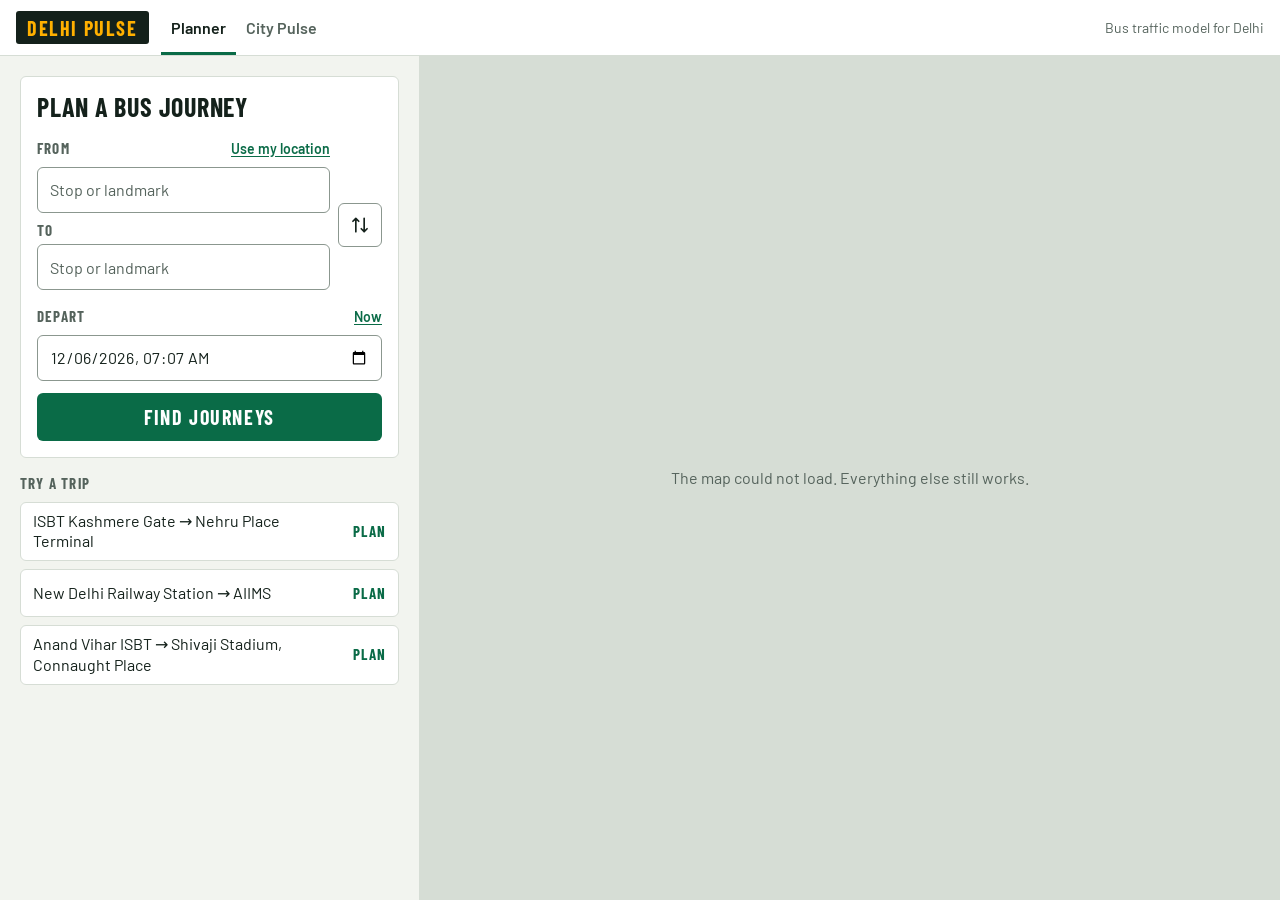
==== commit 96127f40: "Switch planner and City Pulse maps to Google Maps JavaScript API" ====
--- a/workers/public/index.html
+++ b/workers/public/index.html
@@ -8,9 +8,9 @@
 <meta name="theme-color" content="#ffffff"/>
 <link rel="icon" href="data:image/svg+xml,%3Csvg xmlns='http://www.w3.org/2000/svg' viewBox='0 0 16 16'%3E%3Crect width='16' height='16' rx='3' fill='%2314211b'/%3E%3Ccircle cx='8' cy='8' r='3.5' fill='%23ffb000'/%3E%3C/svg%3E"/>
 <link rel="preload" href="vendor/fonts/barlow-condensed-700.woff2" as="font" type="font/woff2" crossorigin/>
-<link href="vendor/maplibre-gl.css" rel="stylesheet"/>
+<link rel="preconnect" href="https://maps.googleapis.com"/>
+<link rel="preconnect" href="https://maps.gstatic.com" crossorigin/>
 <link href="app.css" rel="stylesheet"/>
-<script src="vendor/maplibre-gl.js" defer></script>
 <script src="shared.js" defer></script>
 <script src="planner.js" defer></script>
 </head>
--- a/workers/public/app.css
+++ b/workers/public/app.css
@@ -199,7 +199,7 @@
   min-height: 200px;
   background: var(--line);
 }
-/* MapLibre needs a sized, positioned container. */
+/* Google Maps needs a sized, positioned container. */
 #map {
   position: absolute;
   inset: 0;
@@ -713,14 +713,10 @@
   color: var(--amber);
 }
 
-.maplibregl-popup-content {
-  padding: 12px 14px;
+#map .gm-style-iw-c {
   border-radius: var(--radius);
   color: var(--ink);
   font: 400 15px/1.4 var(--font-sans);
-}
-.maplibregl-ctrl-attrib {
-  font-family: var(--font-sans);
 }
 .route-pop {
   display: flex;
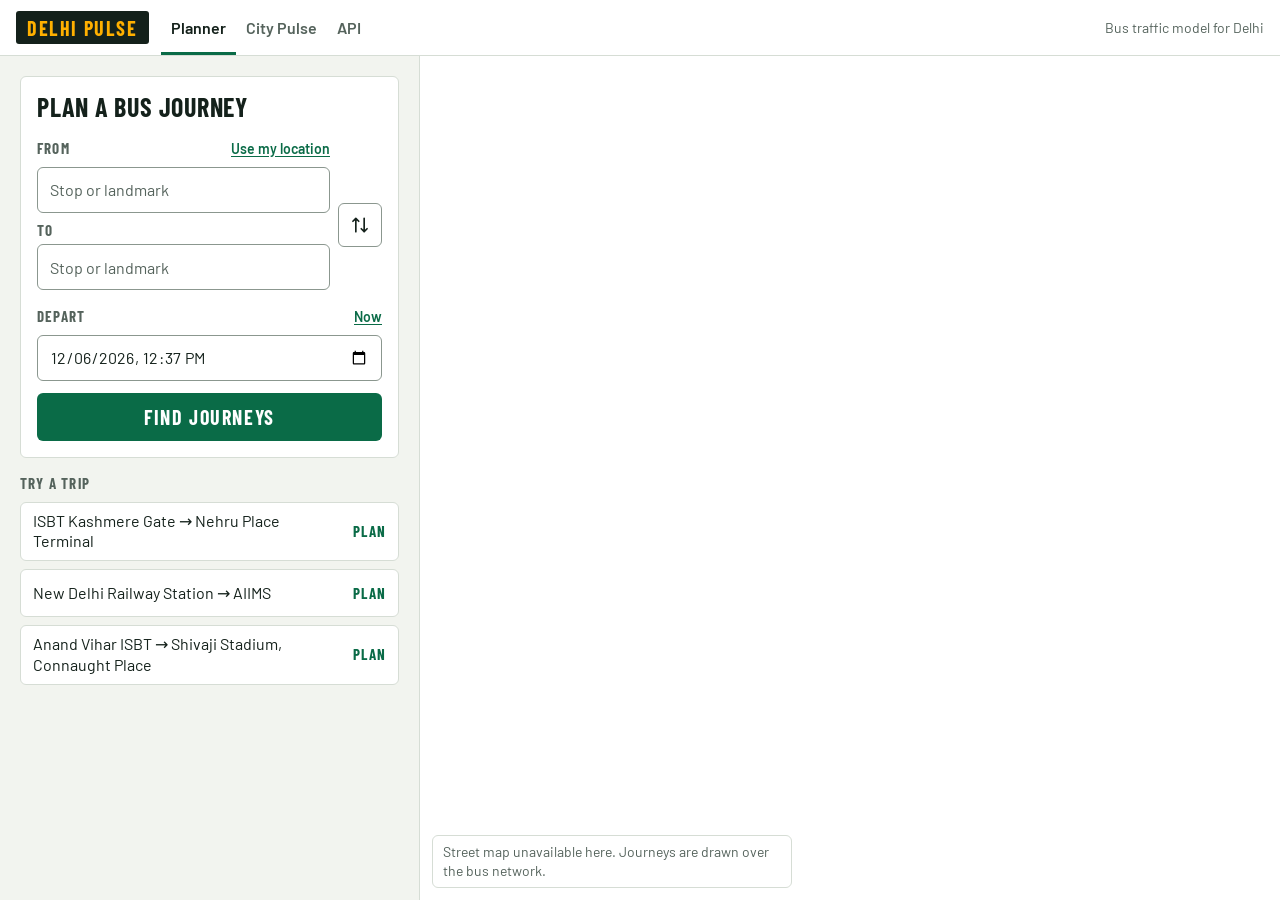
==== commit 8c3b8b8f: "Add API playground, schematic map fallback and planner evidence - New /playground page: every edge e" ====
--- a/workers/public/index.html
+++ b/workers/public/index.html
@@ -22,6 +22,7 @@
   <nav class="views" aria-label="Views">
     <a href="./" aria-current="page">Planner</a>
     <a href="pulse.html">City Pulse</a>
+    <a href="playground.html">API</a>
   </nav>
   <p class="bar-status" id="netstats">Connecting&hellip;</p>
 </header>
--- a/workers/public/app.css
+++ b/workers/public/app.css
@@ -149,6 +149,10 @@
   font-size: 20px;
   letter-spacing: 0.08em;
 }
+.plate-sm {
+  padding: 2px 6px 1px;
+  font-size: 15px;
+}
 
 .views {
   display: flex;
@@ -204,15 +208,36 @@
   position: absolute;
   inset: 0;
 }
-.map-fallback {
+/* Canvas schematic used when the street map cannot load, and in API previews. */
+.map-wrap.is-sketch {
+  background: var(--surface);
+}
+.sketch {
   position: absolute;
   inset: 0;
-  display: flex;
-  align-items: center;
-  justify-content: center;
-  padding: 24px;
-  text-align: center;
-  color: var(--muted);
+  display: block;
+  width: 100%;
+  height: 100%;
+}
+.sketch-note {
+  position: absolute;
+  left: 12px;
+  bottom: 12px;
+  max-width: min(360px, calc(100% - 24px));
+  padding: 6px 10px;
+  background: var(--surface);
+  border: 1px solid var(--line);
+  border-radius: var(--radius);
+  font-size: 14px;
+  line-height: 1.4;
+  color: var(--muted);
+}
+
+/* Positioned, so visually hidden (absolute) labels scroll with the panel instead of
+   stretching the document and letting scrollIntoView slide the header off screen. */
+.panel,
+.pg {
+  position: relative;
 }
 
 .panel {
@@ -231,6 +256,20 @@
 @media (max-width: 899px) {
   .shell:has(.combo input:focus) .map-wrap {
     display: none;
+  }
+}
+
+@media (max-width: 419px) {
+  .bar {
+    gap: 6px;
+    padding: 0 10px;
+  }
+  .plate-brand {
+    padding: 4px 8px 3px;
+    font-size: 18px;
+  }
+  .views a {
+    padding: 0 7px;
   }
 }
 
@@ -585,9 +624,33 @@
   background: var(--green);
 }
 
-.card-sum {
-  font-size: 14px;
-  color: var(--muted);
+.keys {
+  display: flex;
+  flex-wrap: wrap;
+  gap: 2px 14px;
+  font-size: 14px;
+  color: var(--muted);
+}
+.key {
+  display: inline-flex;
+  align-items: center;
+  gap: 6px;
+  white-space: nowrap;
+}
+.key::before {
+  content: "";
+  flex: none;
+  width: 10px;
+  height: 10px;
+  border-radius: 2px;
+  background: var(--line-strong);
+}
+.key-wait::before,
+.key-change::before {
+  background: var(--amber);
+}
+.key-bus::before {
+  background: var(--green);
 }
 .card-route {
   font-size: 15px;
@@ -612,6 +675,21 @@
   border-top: 1px solid var(--line);
   font-size: 15px;
   line-height: 1.4;
+}
+
+.evidence {
+  display: block;
+  font-size: 14px;
+  color: var(--muted);
+}
+
+.api-link {
+  align-self: flex-start;
+  padding: 4px 0;
+  color: var(--green);
+  font-size: 15px;
+  font-weight: 600;
+  text-underline-offset: 2px;
 }
 
 .error-card {
@@ -790,13 +868,20 @@
   background: var(--line-strong);
   border: 0;
   border-radius: 2px 2px 0 0;
+  opacity: 0.55;
   cursor: pointer;
 }
 .hour-bar:hover {
-  background: var(--ink);
+  opacity: 0.8;
 }
 .hour-bar[aria-pressed="true"] {
-  background: var(--green);
+  opacity: 1;
+  outline: 2px solid var(--ink);
+  outline-offset: 1px;
+}
+.hour-bar.is-static {
+  opacity: 1;
+  cursor: default;
 }
 .hour-ticks {
   display: flex;
@@ -829,3 +914,320 @@
   font-size: 14px;
   color: var(--muted);
 }
+
+/* ---------- API playground ---------- */
+/* One scrolling column on phones; endpoint panel beside the response from 900px. */
+.pg {
+  flex: 1 1 auto;
+  min-height: 0;
+  display: flex;
+  flex-direction: column;
+  overflow-y: auto;
+}
+.pg > .panel {
+  flex: none;
+  overflow: visible;
+  border-top: 0;
+}
+.pg-out {
+  display: flex;
+  flex-direction: column;
+  gap: 12px;
+  min-width: 0;
+  padding: 0 16px 24px;
+}
+
+@media (min-width: 900px) {
+  .pg {
+    flex-direction: row;
+    overflow: hidden;
+  }
+  .pg > .panel {
+    flex: 0 0 420px;
+    overflow-y: auto;
+  }
+  .pg-out {
+    flex: 1 1 0;
+    overflow-y: auto;
+    padding: 20px;
+  }
+}
+
+.base-url {
+  font-size: 15px;
+  overflow-wrap: anywhere;
+}
+
+.ep {
+  background: var(--surface);
+  border: 1px solid var(--line);
+  border-radius: var(--radius);
+}
+.ep-head {
+  display: flex;
+  align-items: center;
+  gap: 10px;
+  min-height: 48px;
+  padding: 6px 12px;
+}
+.ep-path {
+  min-width: 0;
+  font: 600 17px/1.3 var(--font-sans);
+  overflow-wrap: anywhere;
+}
+.ep-tag {
+  flex: none;
+  margin-left: auto;
+  font-size: 14px;
+  color: var(--muted);
+}
+
+.ep-form {
+  display: flex;
+  flex-direction: column;
+  gap: 12px;
+  padding: 12px;
+  border-top: 1px solid var(--line);
+}
+/* Parameter names are case-sensitive, so they are not set in the uppercase label style. */
+.ep-form label {
+  font: 600 16px/1.3 var(--font-sans);
+  letter-spacing: 0;
+  text-transform: none;
+  color: var(--ink);
+}
+.req {
+  font-size: 14px;
+  color: var(--muted);
+}
+.ep-notes {
+  display: flex;
+  flex-direction: column;
+  gap: 4px;
+  margin: 0;
+  padding-left: 18px;
+  font-size: 14px;
+  color: var(--muted);
+}
+
+.chips {
+  display: flex;
+  flex-wrap: wrap;
+  gap: 6px;
+}
+.chip {
+  display: inline-flex;
+  align-items: center;
+  min-height: 40px;
+  padding: 4px 14px;
+  background: var(--surface);
+  border: 1px solid var(--line-strong);
+  border-radius: 20px;
+  color: var(--ink);
+  font-size: 15px;
+  line-height: 1.2;
+  text-decoration: none;
+  cursor: pointer;
+}
+.chip:hover {
+  border-color: var(--ink);
+  background: var(--green-soft);
+}
+/* The chosen endpoint wears the same plate as a bus route number. */
+.chip[aria-pressed="true"] {
+  background: var(--ink);
+  border-color: var(--ink);
+  color: var(--amber);
+  font-weight: 600;
+}
+
+.request {
+  display: flex;
+  flex-direction: column;
+  gap: 10px;
+  padding: 14px 16px;
+  background: var(--surface);
+  border: 1px solid var(--line);
+  border-radius: var(--radius);
+}
+.req-line {
+  display: flex;
+  align-items: flex-start;
+  gap: 10px;
+}
+.req-url {
+  min-width: 0;
+  font-weight: 600;
+  line-height: 1.4;
+  overflow-wrap: anywhere;
+}
+
+.res-meta {
+  display: flex;
+  flex-wrap: wrap;
+  align-items: center;
+  gap: 6px 16px;
+  min-height: 28px;
+  font-size: 15px;
+  color: var(--muted);
+}
+.status-ok {
+  background: var(--green);
+  color: var(--surface);
+}
+.status-err {
+  background: var(--red);
+  color: var(--surface);
+}
+
+.tabs-row {
+  display: flex;
+  align-items: stretch;
+  justify-content: space-between;
+  gap: 12px;
+  border-bottom: 1px solid var(--line);
+}
+.tabs {
+  display: flex;
+}
+.tab {
+  min-height: 44px;
+  padding: 0 12px;
+  background: none;
+  border: 0;
+  border-bottom: 3px solid transparent;
+  color: var(--muted);
+  font-weight: 600;
+  cursor: pointer;
+}
+.tab:hover {
+  color: var(--ink);
+}
+.tab[aria-selected="true"] {
+  color: var(--ink);
+  border-bottom-color: var(--green);
+}
+
+.pane {
+  min-width: 0;
+  padding: 16px;
+  background: var(--surface);
+  border: 1px solid var(--line);
+  border-radius: var(--radius);
+}
+
+/* JSON tree: nesting is structural, so it reads without a monospace font. */
+.j-tree {
+  font-size: 15px;
+  line-height: 1.6;
+  font-variant-numeric: tabular-nums;
+  overflow-wrap: anywhere;
+}
+.j-kids {
+  margin-left: 5px;
+  padding-left: 16px;
+  border-left: 1px solid var(--line);
+}
+.j-row {
+  padding-left: 17px;
+}
+.j-node > summary {
+  cursor: pointer;
+}
+.j-node[open] > summary .j-prev,
+.j-node[open] > summary .j-close {
+  display: none;
+}
+.j-key {
+  font-weight: 600;
+}
+.j-idx,
+.j-prev,
+.j-null {
+  color: var(--muted);
+}
+.j-str {
+  color: var(--green);
+}
+.j-num {
+  color: var(--red);
+}
+.j-more {
+  margin-left: 17px;
+}
+
+/* Endpoint-specific previews */
+.pv {
+  display: flex;
+  flex-direction: column;
+  gap: 14px;
+}
+.pv-note {
+  color: var(--muted);
+}
+.sketch-box {
+  position: relative;
+  height: 340px;
+  background: var(--paper);
+  border: 1px solid var(--line);
+  border-radius: var(--radius);
+  overflow: hidden;
+}
+.sketch-box.is-short {
+  height: 220px;
+}
+
+.opts {
+  display: flex;
+  flex-wrap: wrap;
+  gap: 8px;
+}
+.opt {
+  display: flex;
+  flex-direction: column;
+  align-items: flex-start;
+  gap: 4px;
+  padding: 8px 12px;
+  background: var(--surface);
+  border: 2px solid var(--line);
+  border-radius: var(--radius);
+  text-align: left;
+  cursor: pointer;
+}
+.opt:hover {
+  border-color: var(--line-strong);
+}
+.opt[aria-pressed="true"] {
+  border-color: var(--ink);
+}
+.opt-min {
+  font: 700 26px/1 var(--font-display);
+  font-variant-numeric: tabular-nums;
+}
+
+.table-scroll {
+  overflow-x: auto;
+}
+.pv-table {
+  width: 100%;
+  border-collapse: collapse;
+  font-size: 15px;
+  font-variant-numeric: tabular-nums;
+}
+.pv-table th,
+.pv-table td {
+  padding: 6px 16px 6px 0;
+  border-bottom: 1px solid var(--line);
+  text-align: left;
+  vertical-align: top;
+}
+.pv-table th {
+  font: 700 14px/1.3 var(--font-display);
+  letter-spacing: 0.08em;
+  text-transform: uppercase;
+  color: var(--muted);
+  white-space: nowrap;
+}
+.pv .hours {
+  height: 120px;
+}
